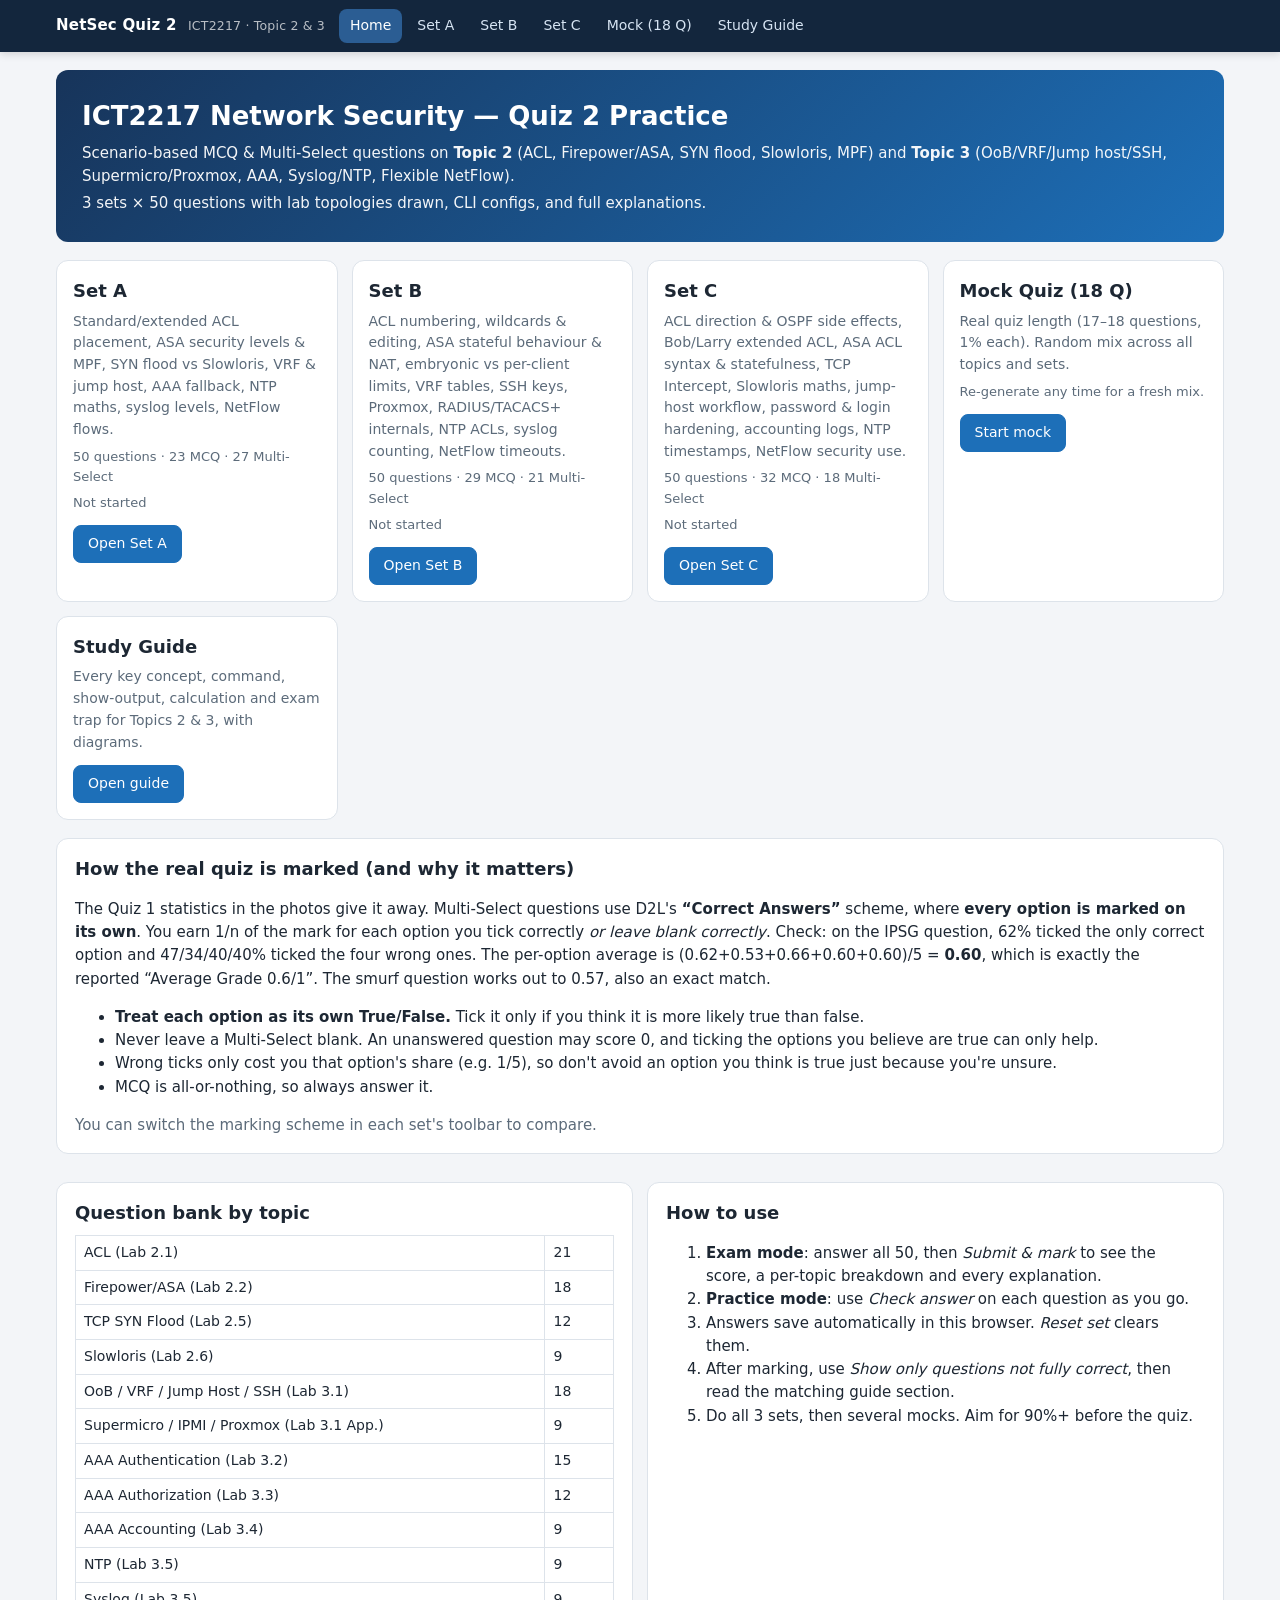
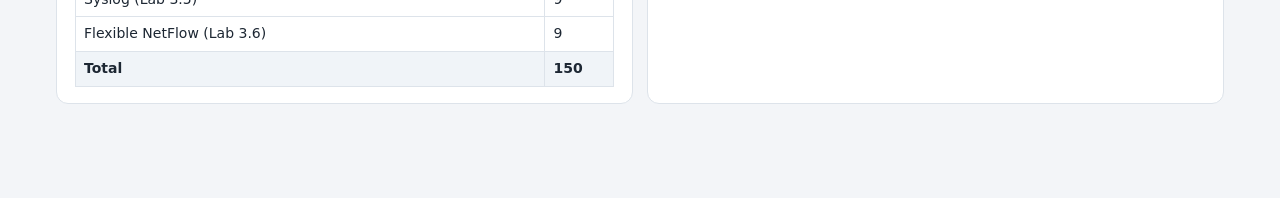
==== src/index.html @ be3aa0ef "Make index.html and guide.html self-contained so they render when opened on their own The pages load" ====
<!DOCTYPE html>
<html lang="en">
<head>
<meta charset="utf-8">
<meta name="viewport" content="width=device-width, initial-scale=1">
<title>NetSec Quiz 2 Practice — Topic 2 &amp; 3 (ICT2217)</title>
<link rel="stylesheet" href="../assets/app.css">
</head>
<body>
<header class="topbar"><div class="inner">
  <div class="brand">NetSec Quiz 2 <small>ICT2217 · Topic 2 &amp; 3</small></div>
  <nav class="nav">
    <a href="#home">Home</a>
    <a href="#A">Set A</a>
    <a href="#B">Set B</a>
    <a href="#C">Set C</a>
    <a href="#mock">Mock (18 Q)</a>
    <a href="guide.html">Study Guide</a>
  </nav>
</div></header>
<main class="wrap" id="view"><p>Loading…</p></main>
<div class="toast" id="toast"></div>
<noscript><p style="padding:20px">This practice quiz needs JavaScript enabled.</p></noscript>
<script src="../assets/diagram.js"></script>
<script src="../assets/setA.js"></script>
<script src="../assets/setB.js"></script>
<script src="../assets/setC.js"></script>
<script src="../assets/app.js"></script>
</body>
</html>
---- assets/app.css ----
:root {
  --bg: #f3f5f8; --card: #fff; --ink: #1d2733; --muted: #5c6b7a; --line: #dde3ea;
  --blue: #1d6fb8; --blue-soft: #e8f1fb; --purple: #6c3fb5; --purple-soft: #f1ebfb;
  --green: #1e8449; --green-soft: #e9f7ef; --red: #c0392b; --red-soft: #fdedec; --amber: #b9770e; --amber-soft: #fef5e7;
  --mono: ui-monospace, SFMono-Regular, Menlo, Consolas, "Liberation Mono", monospace;
  --radius: 12px;
}
* { box-sizing: border-box; }
html { scroll-behavior: smooth; }
body { margin: 0; font: 15px/1.55 system-ui, -apple-system, "Segoe UI", Roboto, Helvetica, Arial, sans-serif; color: var(--ink); background: var(--bg); }
a { color: var(--blue); }
code, kbd { font-family: var(--mono); font-size: .92em; background: #eef2f6; padding: 1px 5px; border-radius: 4px; }

/* ---------- top bar ---------- */
.topbar { position: sticky; top: 0; z-index: 50; background: #13263d; color: #fff; box-shadow: 0 2px 8px rgba(0,0,0,.15); }
.topbar .inner { max-width: 1200px; margin: 0 auto; display: flex; align-items: center; gap: 14px; padding: 9px 16px; flex-wrap: wrap; }
.brand { font-weight: 700; letter-spacing: .2px; white-space: nowrap; }
.brand small { font-weight: 400; opacity: .7; margin-left: 6px; }
.nav { display: flex; gap: 4px; flex-wrap: wrap; }
.nav a { color: #d6e4f3; text-decoration: none; padding: 6px 11px; border-radius: 8px; font-size: 14px; }
.nav a:hover { background: rgba(255,255,255,.08); }
.nav a.active { background: #2b5d93; color: #fff; }

.wrap { max-width: 1200px; margin: 0 auto; padding: 18px 16px 80px; }

/* ---------- home ---------- */
.hero { background: linear-gradient(135deg,#17345a,#1d6fb8); color: #fff; border-radius: var(--radius); padding: 26px 26px 22px; }
.hero h1 { margin: 0 0 6px; font-size: 26px; }
.hero p { margin: 4px 0; opacity: .95; }
.grid { display: grid; grid-template-columns: repeat(auto-fit, minmax(240px, 1fr)); gap: 14px; margin: 18px 0; }
.tile { background: var(--card); border: 1px solid var(--line); border-radius: var(--radius); padding: 16px; display: flex; flex-direction: column; gap: 6px; }
.tile h3 { margin: 0; font-size: 18px; }
.tile p { margin: 0; color: var(--muted); font-size: 14px; }
.tile .meta { font-size: 13px; color: var(--muted); }
.tile .btn { align-self: flex-start; margin-top: 6px; }
.panel { background: var(--card); border: 1px solid var(--line); border-radius: var(--radius); padding: 16px 18px; margin: 14px 0; }
.panel h2 { margin: 0 0 8px; font-size: 18px; }
table.simple { border-collapse: collapse; width: 100%; font-size: 14px; }
table.simple th, table.simple td { border: 1px solid var(--line); padding: 6px 8px; text-align: left; vertical-align: top; }
table.simple th { background: #f0f4f8; }

/* ---------- buttons & controls ---------- */
.btn { border: 1px solid var(--blue); background: var(--blue); color: #fff; padding: 7px 14px; border-radius: 8px; font-size: 14px; cursor: pointer; text-decoration: none; display: inline-block; }
.btn:hover { filter: brightness(1.08); }
.btn.ghost { background: #fff; color: var(--blue); }
.btn.warn { background: #fff; color: var(--red); border-color: var(--red); }
.btn.small { padding: 4px 10px; font-size: 13px; }
.btn.green { background: var(--green); border-color: var(--green); }
.controls { display: flex; flex-wrap: wrap; gap: 10px 16px; align-items: center; background: var(--card); border: 1px solid var(--line); border-radius: var(--radius); padding: 10px 14px; margin-bottom: 14px; font-size: 14px; }
.controls label { display: inline-flex; align-items: center; gap: 6px; color: var(--muted); }
.controls select { font: inherit; padding: 3px 6px; border-radius: 6px; border: 1px solid var(--line); }
.controls .spacer { flex: 1; }
.stat { font-weight: 600; color: var(--ink); }

/* ---------- layout with navigator ---------- */
.layout { display: grid; grid-template-columns: 1fr 230px; gap: 16px; align-items: start; }
.layout > *, .guide > * { min-width: 0; }
@media (max-width: 900px) {
  .layout { grid-template-columns: 1fr; }
  .navigator { position: static !important; order: -1; padding: 10px; }
  .navgrid { grid-template-columns: repeat(10, 1fr); gap: 4px; }
  .navgrid a { font-size: 11px; padding: 4px 0; }
  .q-body { padding: 12px 10px 4px; }
  .doc { padding: 6px 14px 24px; }
  .doc table { display: block; overflow-x: auto; }
  .doc code { white-space: normal; word-break: break-word; }
}
.navigator { position: sticky; top: 64px; background: var(--card); border: 1px solid var(--line); border-radius: var(--radius); padding: 12px; }
.navigator h4 { margin: 0 0 8px; font-size: 14px; }
.navgrid { display: grid; grid-template-columns: repeat(5, 1fr); gap: 5px; }
.navgrid a { display: block; text-align: center; font-size: 12px; padding: 5px 0; border-radius: 6px; border: 1px solid var(--line); text-decoration: none; color: var(--ink); background: #fafbfc; }
.navgrid a.ans { background: var(--blue-soft); border-color: #a9c8ea; }
.navgrid a.ok { background: var(--green-soft); border-color: #8fd1a6; color: var(--green); font-weight: 700; }
.navgrid a.part { background: var(--amber-soft); border-color: #f0c27b; color: var(--amber); font-weight: 700; }
.navgrid a.bad { background: var(--red-soft); border-color: #e6a19a; color: var(--red); font-weight: 700; }
.legend { font-size: 11.5px; color: var(--muted); margin-top: 8px; line-height: 1.7; }
.legend span { display: inline-block; width: 10px; height: 10px; border-radius: 3px; margin-right: 4px; vertical-align: -1px; }

/* ---------- question card ---------- */
.q { background: var(--card); border: 1px solid var(--line); border-radius: var(--radius); margin-bottom: 16px; overflow: hidden; scroll-margin-top: 70px; }
.q-head { display: flex; gap: 8px; align-items: center; padding: 9px 14px; background: #eef2f6; border-bottom: 1px solid var(--line); font-size: 14px; flex-wrap: wrap; }
.q-head .num { font-weight: 700; }
.chip { font-size: 11.5px; padding: 2px 8px; border-radius: 99px; font-weight: 600; letter-spacing: .2px; }
.chip.mcq { background: var(--blue-soft); color: var(--blue); }
.chip.multi { background: var(--purple-soft); color: var(--purple); }
.chip.topic { background: #eef0f2; color: #4d5b69; font-weight: 500; }
.q-head .score { margin-left: auto; font-weight: 700; }
.q-body { padding: 14px 16px 6px; }
.q-body p { margin: 0 0 10px; }
.diagram { margin: 4px 0 12px; text-align: center; background: #fbfcfd; border: 1px solid #edf1f5; border-radius: 10px; padding: 8px; overflow-x: auto; }
.select-all { font-weight: 700; margin: 8px 0 4px; }
.opts { list-style: none; padding: 0; margin: 8px 0 12px; }
.opts li { margin: 6px 0; }
.opts label { display: flex; gap: 10px; align-items: flex-start; padding: 8px 10px; border: 1px solid var(--line); border-radius: 9px; cursor: pointer; background: #fff; transition: background .1s; }
.opts label:hover { background: #f7f9fb; }
.opts input { margin-top: 3px; flex: none; }
.opts .letter { font-weight: 700; color: var(--muted); min-width: 16px; }
.opts label.sel { border-color: #8eb6e0; background: var(--blue-soft); }
.opts label.correct { border-color: #6fc28e; background: var(--green-soft); }
.opts label.wrong { border-color: #e39a91; background: var(--red-soft); }
.opts label.missed { border-color: #6fc28e; border-style: dashed; }
.opts .mark { margin-left: auto; font-weight: 700; padding-left: 8px; white-space: nowrap; font-size: 13px; }
.q-foot { display: flex; gap: 8px; align-items: center; padding: 0 16px 12px; }
.explain { margin: 0 16px 14px; padding: 12px 14px; background: #f6f9fc; border-left: 4px solid var(--blue); border-radius: 8px; font-size: 14.5px; }
.explain.hidden { display: none; }
.explain b.key { color: var(--green); }
.explain ul { margin: 6px 0; padding-left: 20px; }

pre.cli { font-family: var(--mono); font-size: 13px; line-height: 1.45; background: #0f1b2a; color: #d5e2f0; padding: 10px 12px; border-radius: 8px; overflow-x: auto; margin: 6px 0 12px; white-space: pre; }
pre.cli b { color: #ffffff; font-weight: 700; }
pre.cli .pr { color: #8fb6dc; }
pre.cli .cm { color: #7f8c8d; font-style: italic; }
pre.cli.out { background: #1b2430; color: #d0d7de; }

/* ---------- results ---------- */
.results { background: var(--card); border: 2px solid var(--green); border-radius: var(--radius); padding: 16px 18px; margin-bottom: 16px; }
.results h2 { margin: 0 0 6px; }
.big { font-size: 30px; font-weight: 800; }
.bar { height: 10px; background: #e6ebf0; border-radius: 99px; overflow: hidden; }
.bar > div { height: 100%; background: var(--green); }
.topic-table td:nth-child(2), .topic-table td:nth-child(3) { text-align: right; white-space: nowrap; }

/* ---------- diagram text classes ---------- */
.netdiag text { font-family: system-ui, -apple-system, "Segoe UI", Roboto, Arial, sans-serif; }
.nd-name { font-size: 12.5px; font-weight: 700; fill: #1d2733; }
.nd-sub { font-size: 11px; fill: #34495e; }
.nd-if { font-size: 10.5px; fill: #444; font-weight: 600; }
.nd-net { font-size: 10.5px; fill: #1f618d; }
.nd-zone { font-size: 11.5px; font-weight: 700; }
.nd-tag { font-size: 10.5px; fill: #fff; font-weight: 700; }
.nd-inner { font-size: 12px; font-weight: 700; fill: #3b5f86; }
.nd-flow { font-size: 10.5px; font-weight: 700; }
.nd-title { font-size: 13px; font-weight: 700; fill: #1d2733; }
.sq-actor { font-size: 12px; font-weight: 700; fill: #fff; }
.sq-msg { font-size: 11px; font-weight: 600; }
.sq-note { font-size: 11px; }

.toast { position: fixed; bottom: 18px; left: 50%; transform: translateX(-50%); background: #13263d; color: #fff; padding: 9px 16px; border-radius: 8px; font-size: 14px; opacity: 0; transition: opacity .2s; pointer-events: none; z-index: 99; }
.toast.show { opacity: .95; }
.muted { color: var(--muted); }
.hidden { display: none !important; }

/* ---------- guide ---------- */
.guide { display: grid; grid-template-columns: 250px 1fr; gap: 20px; align-items: start; }
@media (max-width: 900px) { .guide { grid-template-columns: 1fr; } .toc { position: static !important; max-height: none !important; } }
.toc { position: sticky; top: 64px; max-height: calc(100vh - 80px); overflow: auto; background: var(--card); border: 1px solid var(--line); border-radius: var(--radius); padding: 12px 14px; font-size: 14px; }
.toc a { display: block; text-decoration: none; padding: 3px 0; color: var(--ink); }
.toc a.l2 { padding-left: 12px; color: var(--muted); font-size: 13px; }
.toc a:hover { color: var(--blue); }
.doc { background: var(--card); border: 1px solid var(--line); border-radius: var(--radius); padding: 8px 26px 30px; min-width: 0; }
.doc h2 { margin: 30px 0 8px; padding-top: 10px; border-top: 2px solid #e8edf2; font-size: 22px; scroll-margin-top: 70px; }
.doc h2:first-child { border-top: none; }
.doc h3 { margin: 22px 0 6px; font-size: 17px; color: #17345a; scroll-margin-top: 70px; }
.doc h4 { margin: 14px 0 4px; font-size: 15px; }
.doc p, .doc li { font-size: 15px; }
.doc ul, .doc ol { padding-left: 22px; }
.doc table { border-collapse: collapse; width: 100%; font-size: 14px; margin: 8px 0 14px; }
.doc th, .doc td { border: 1px solid var(--line); padding: 6px 9px; text-align: left; vertical-align: top; }
.doc th { background: #f0f4f8; }
.callout { border-radius: 10px; padding: 10px 14px; margin: 10px 0 14px; font-size: 14.5px; }
.callout.trap { background: var(--red-soft); border-left: 4px solid var(--red); }
.callout.tip { background: var(--green-soft); border-left: 4px solid var(--green); }
.callout.key { background: var(--blue-soft); border-left: 4px solid var(--blue); }
.callout.ex { background: var(--amber-soft); border-left: 4px solid var(--amber); }
.callout > b:first-child { display: block; margin-bottom: 3px; }
figure.dg { margin: 10px 0 16px; text-align: center; background: #fbfcfd; border: 1px solid #edf1f5; border-radius: 10px; padding: 10px; overflow-x: auto; }
figure.dg figcaption { font-size: 13px; color: var(--muted); margin-top: 4px; }
.two { display: grid; grid-template-columns: 1fr 1fr; gap: 14px; }
@media (max-width: 760px) { .two { grid-template-columns: 1fr; } }
@media print { .topbar, .toc, .controls, .navigator { display: none !important; } .guide, .layout { display: block; } body { background: #fff; } }
@media (max-width: 600px) { .topbar { position: static; } .navigator, .toc { top: 8px; } }
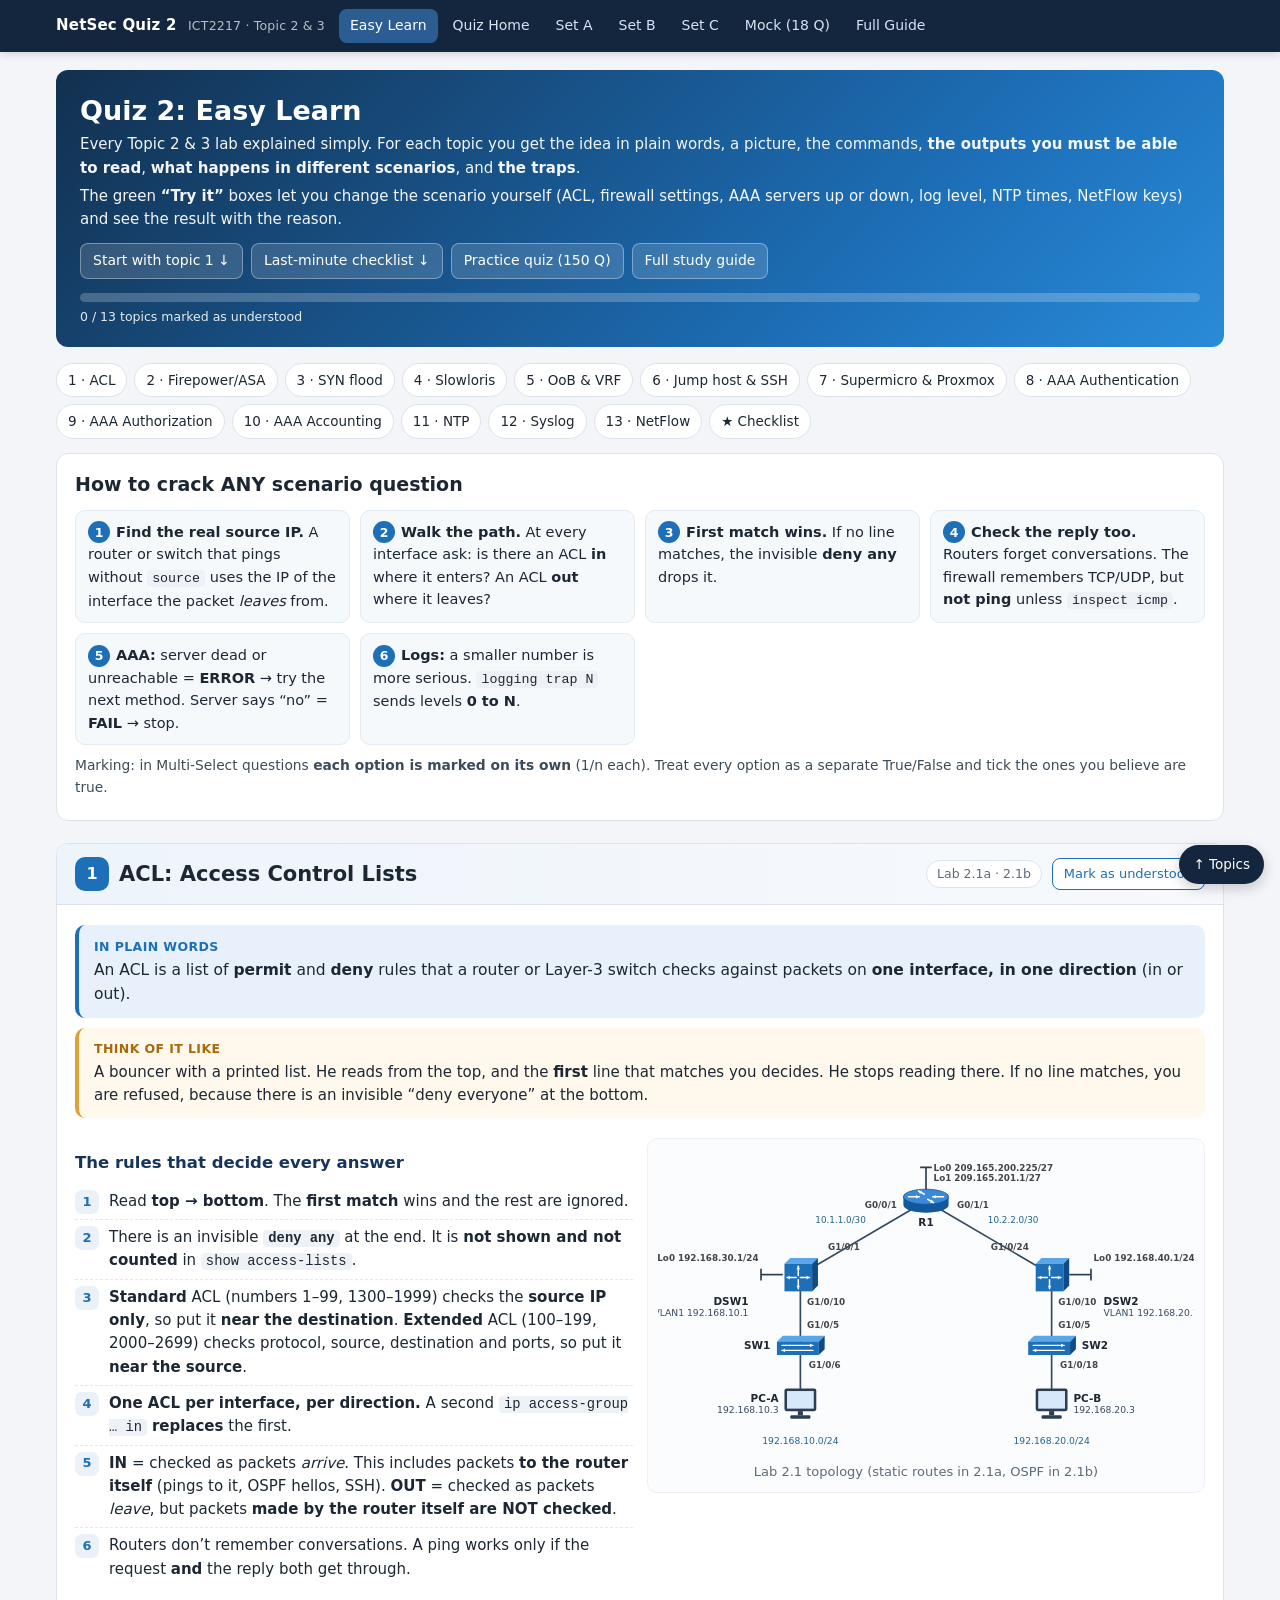
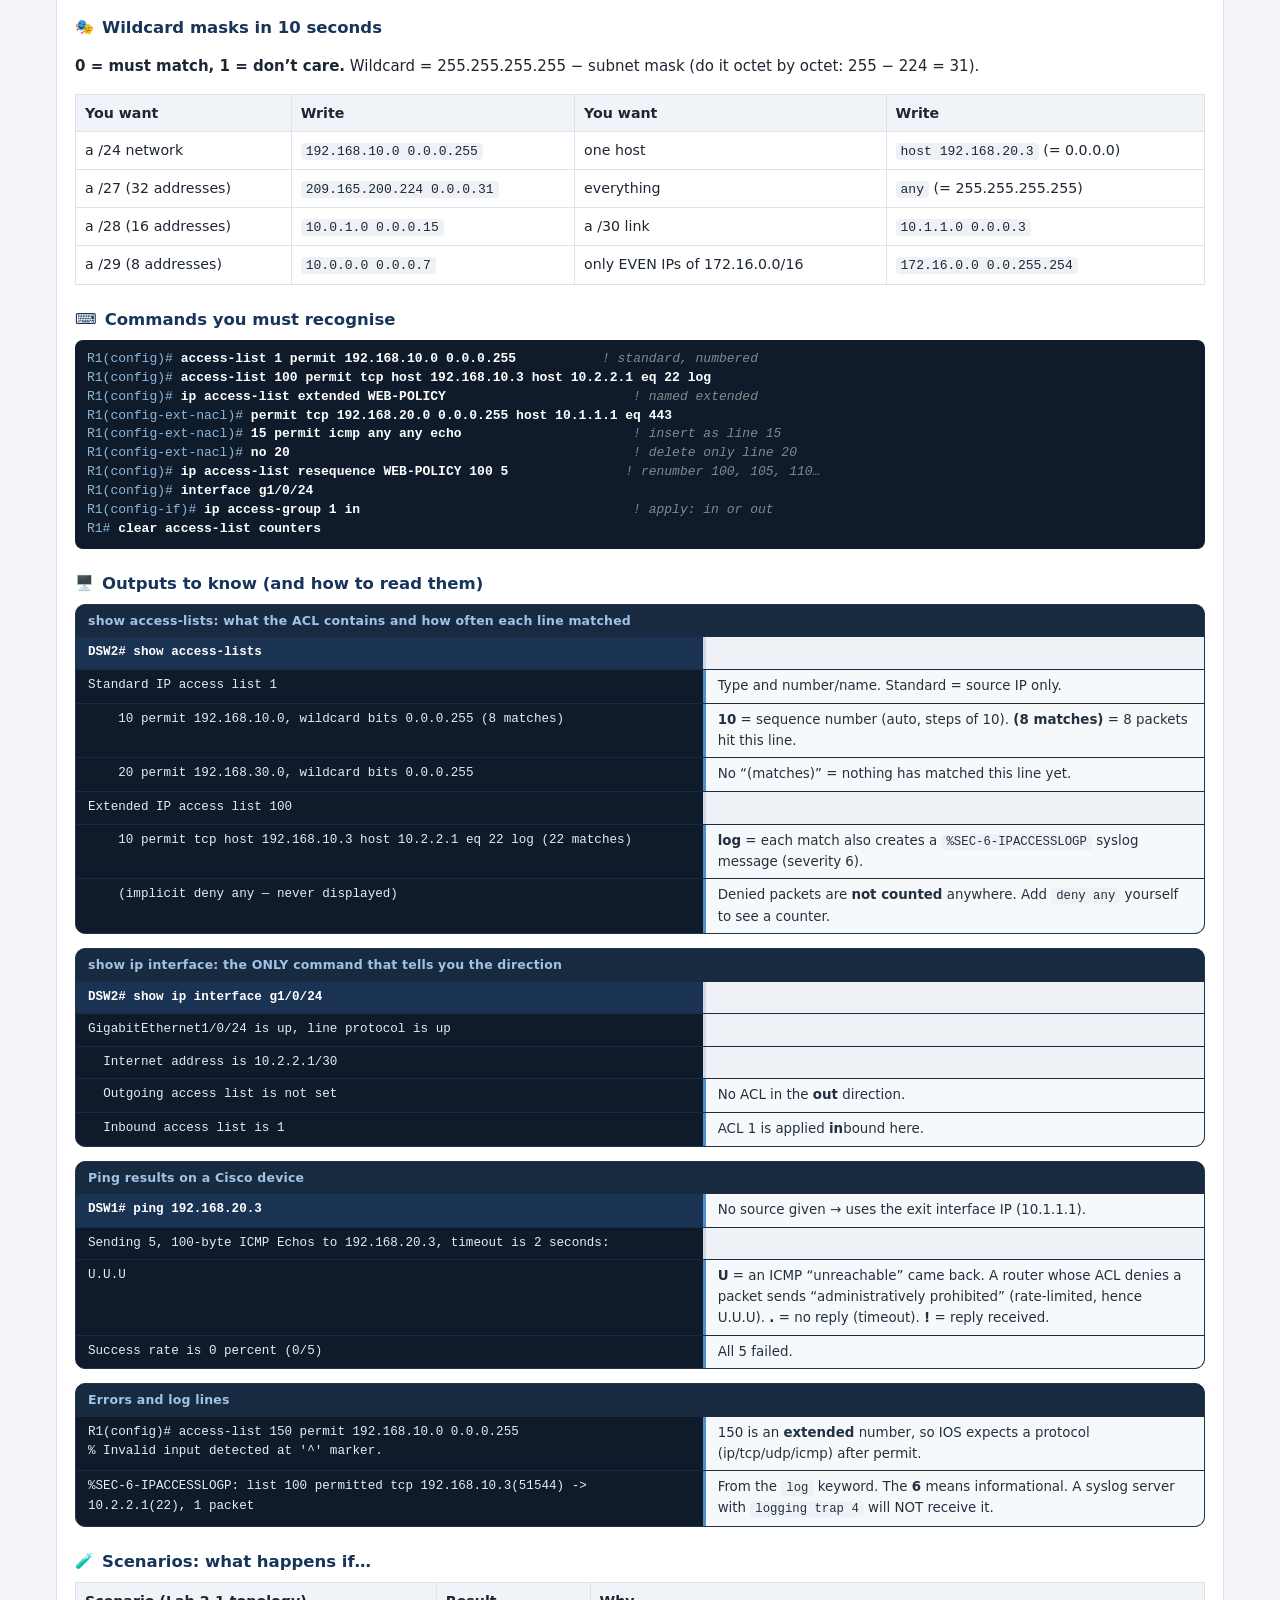
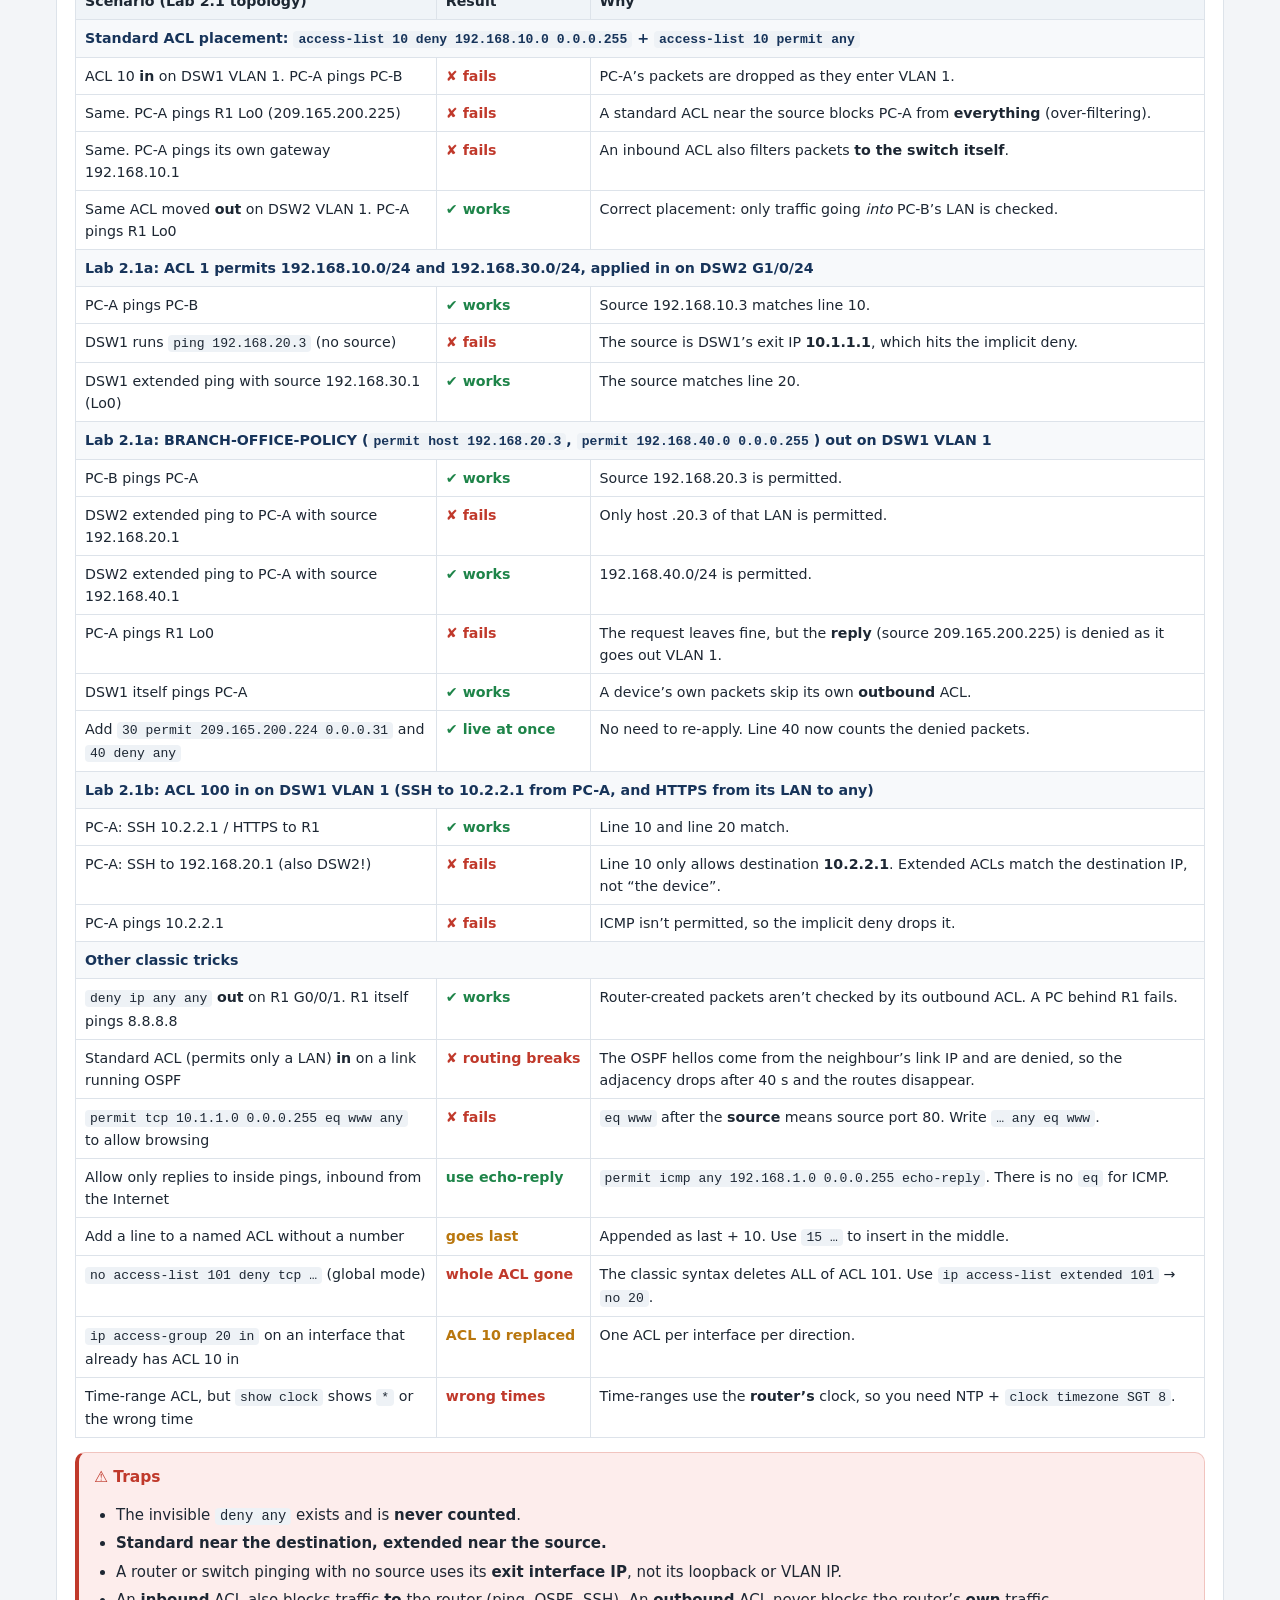
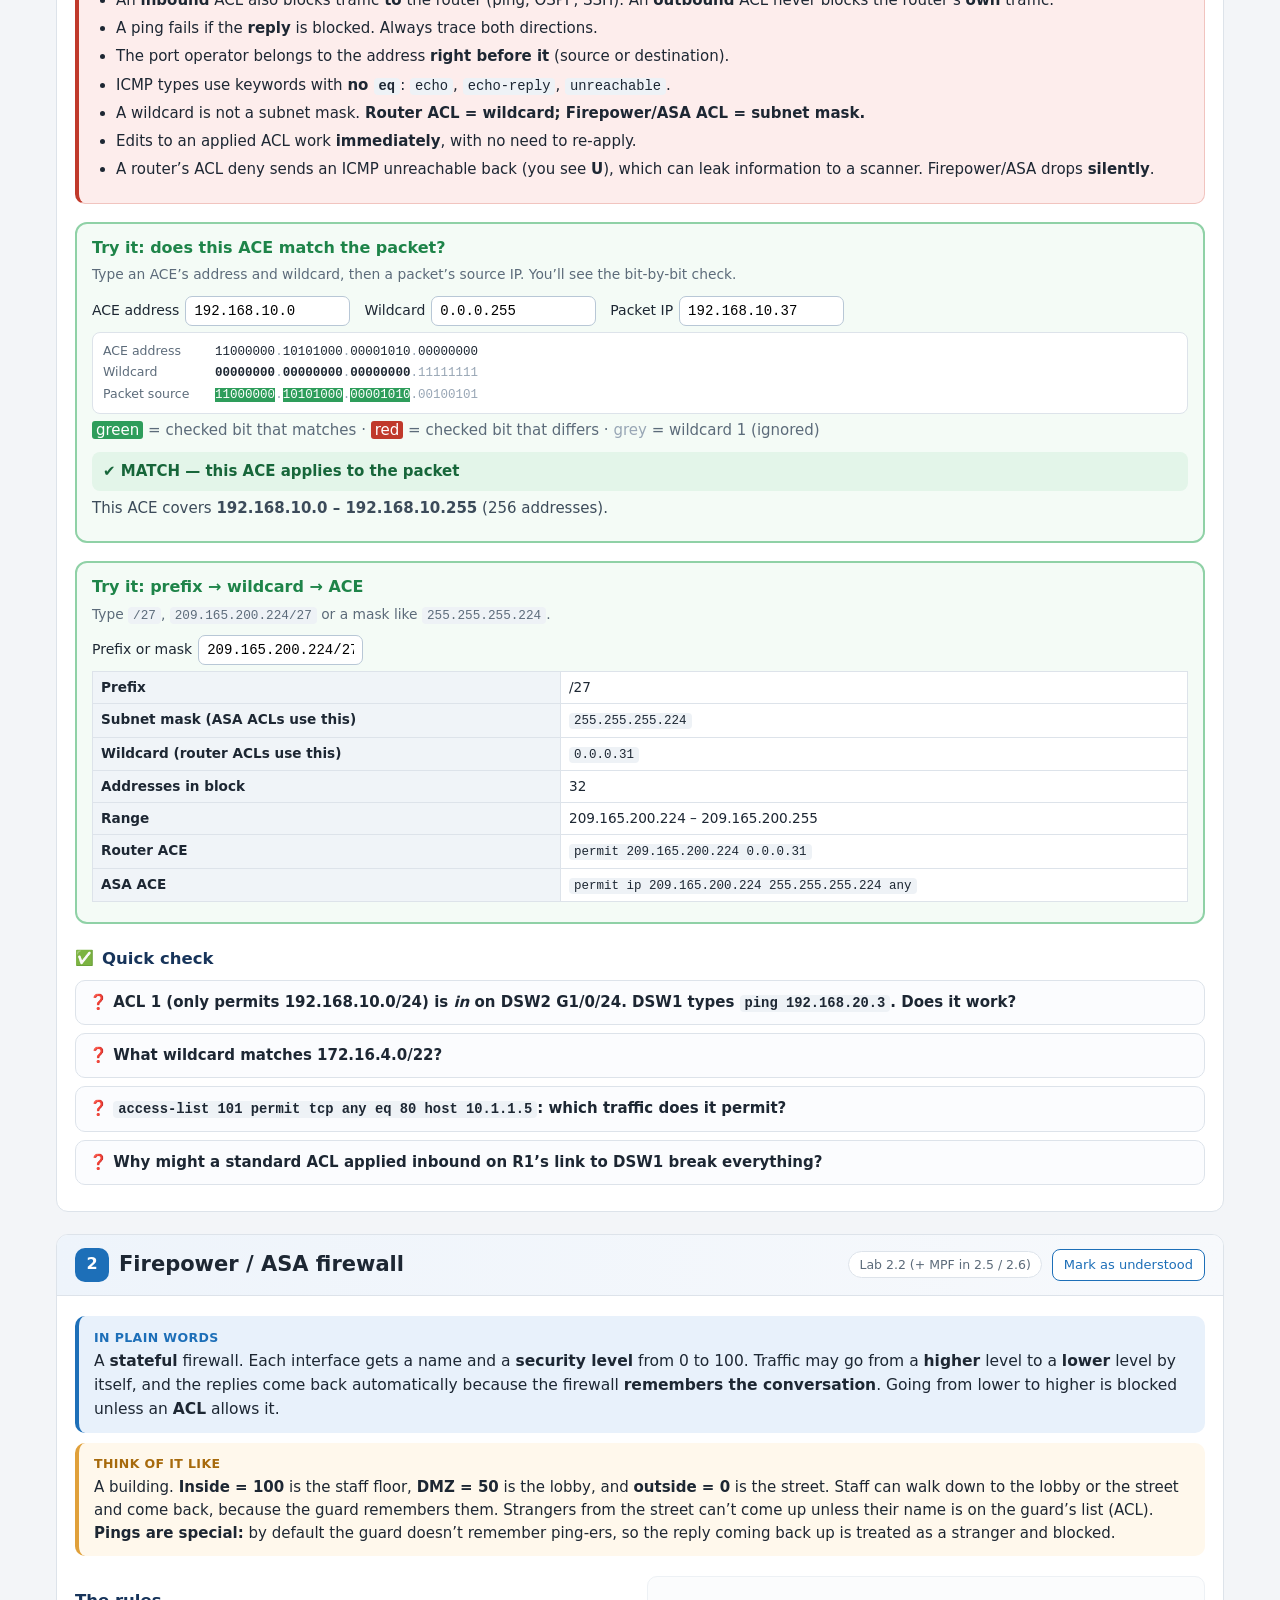
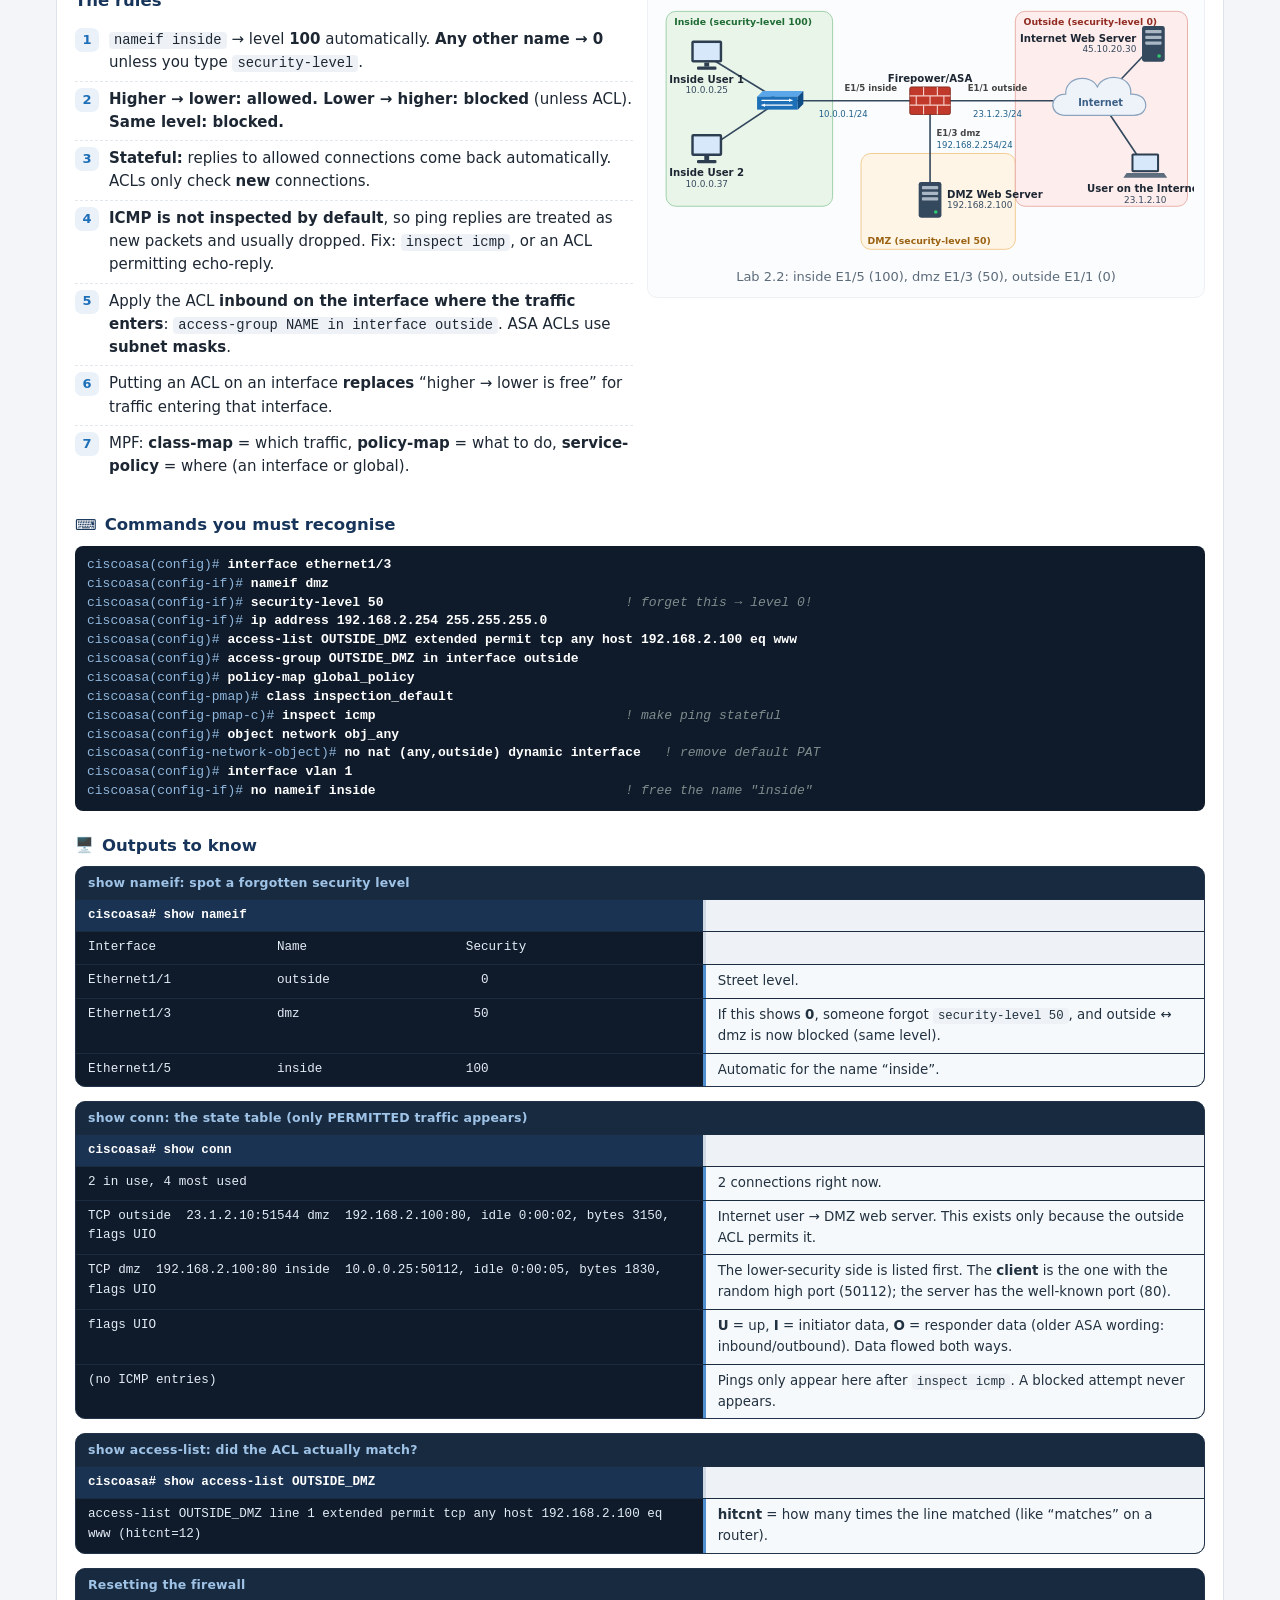
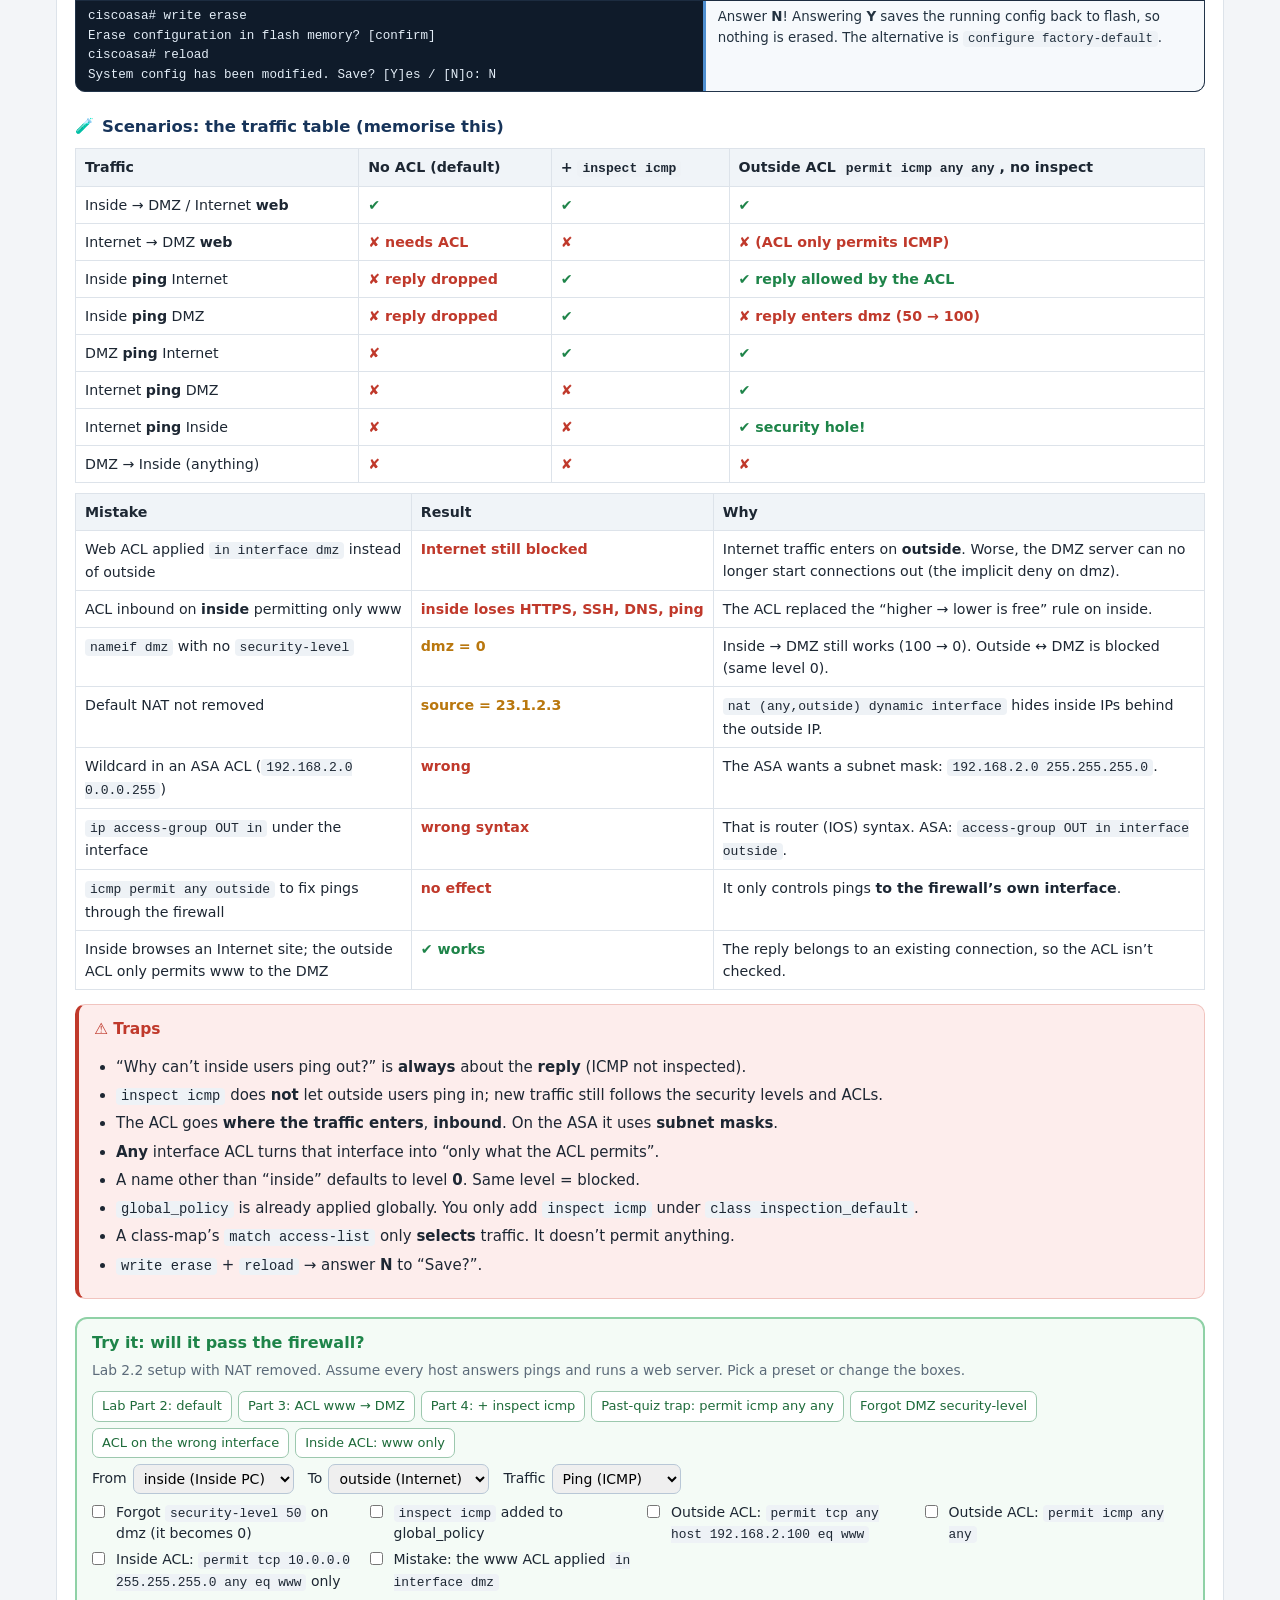
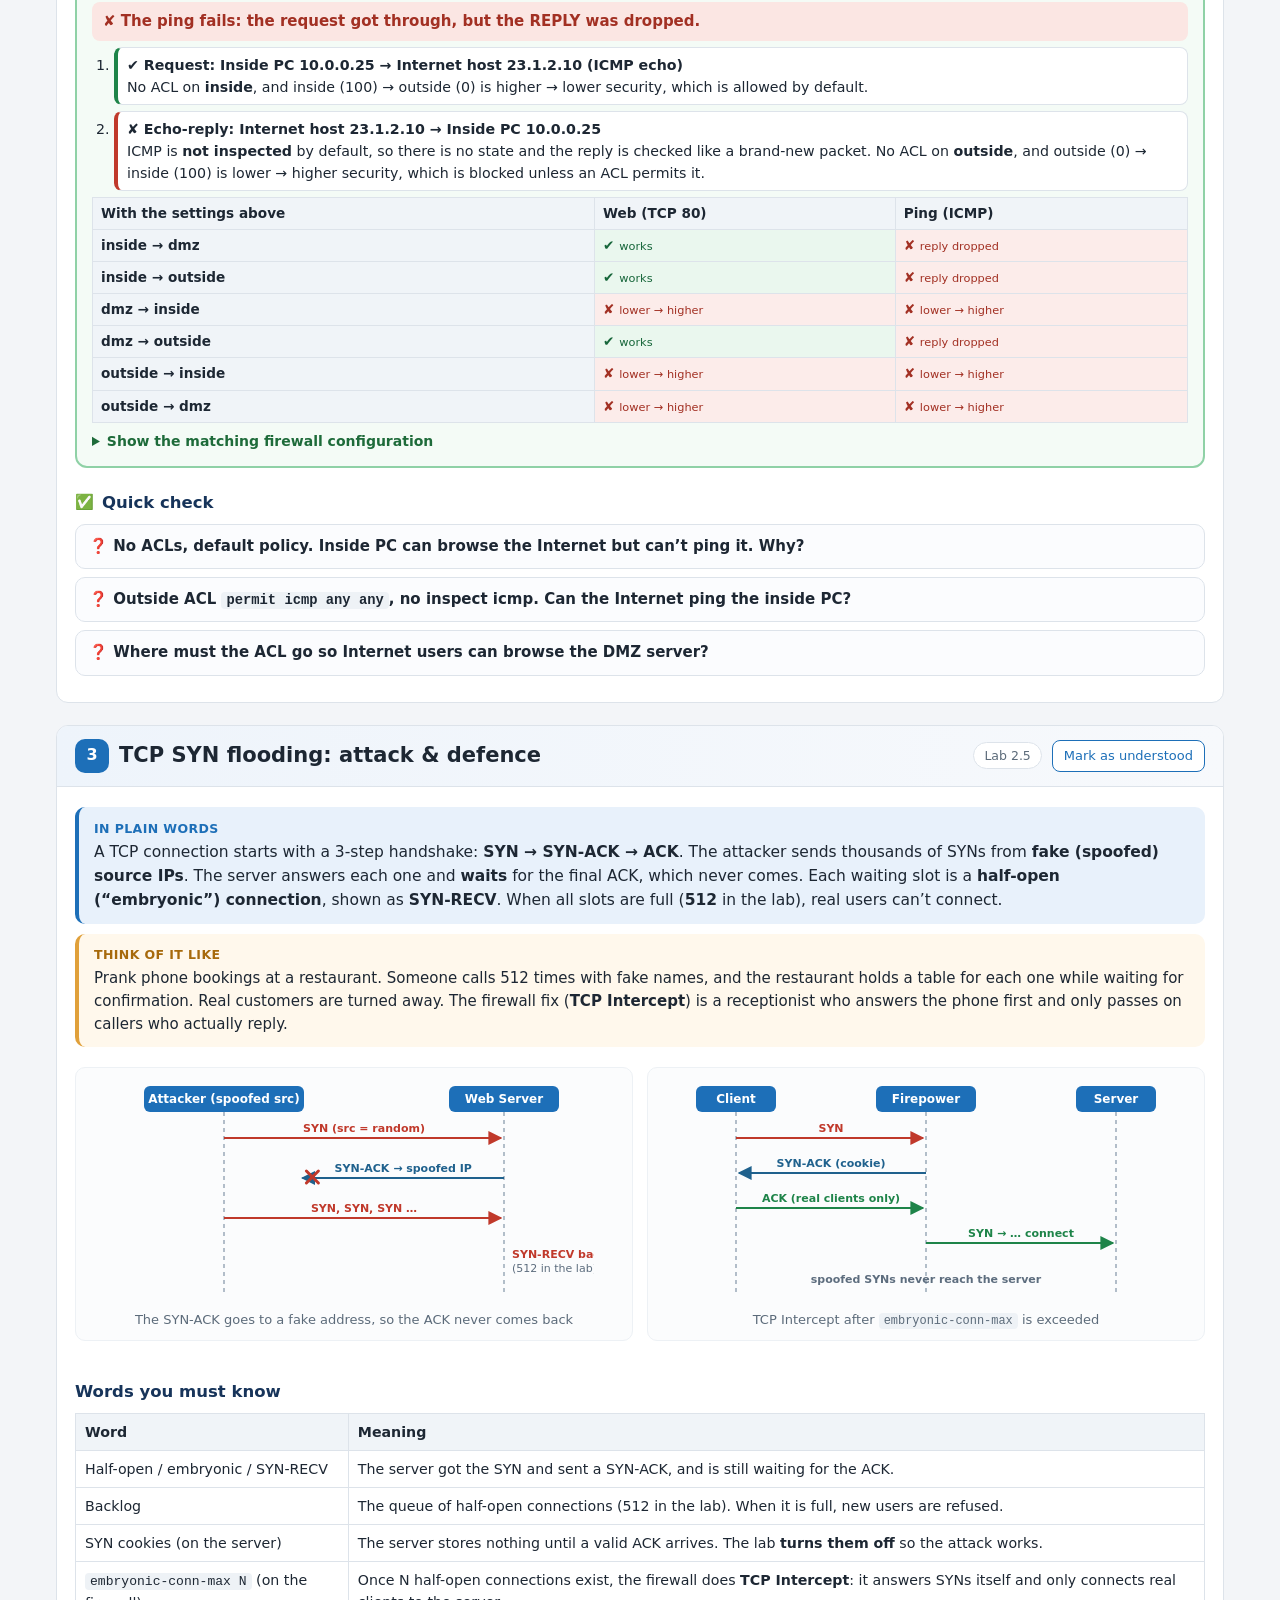
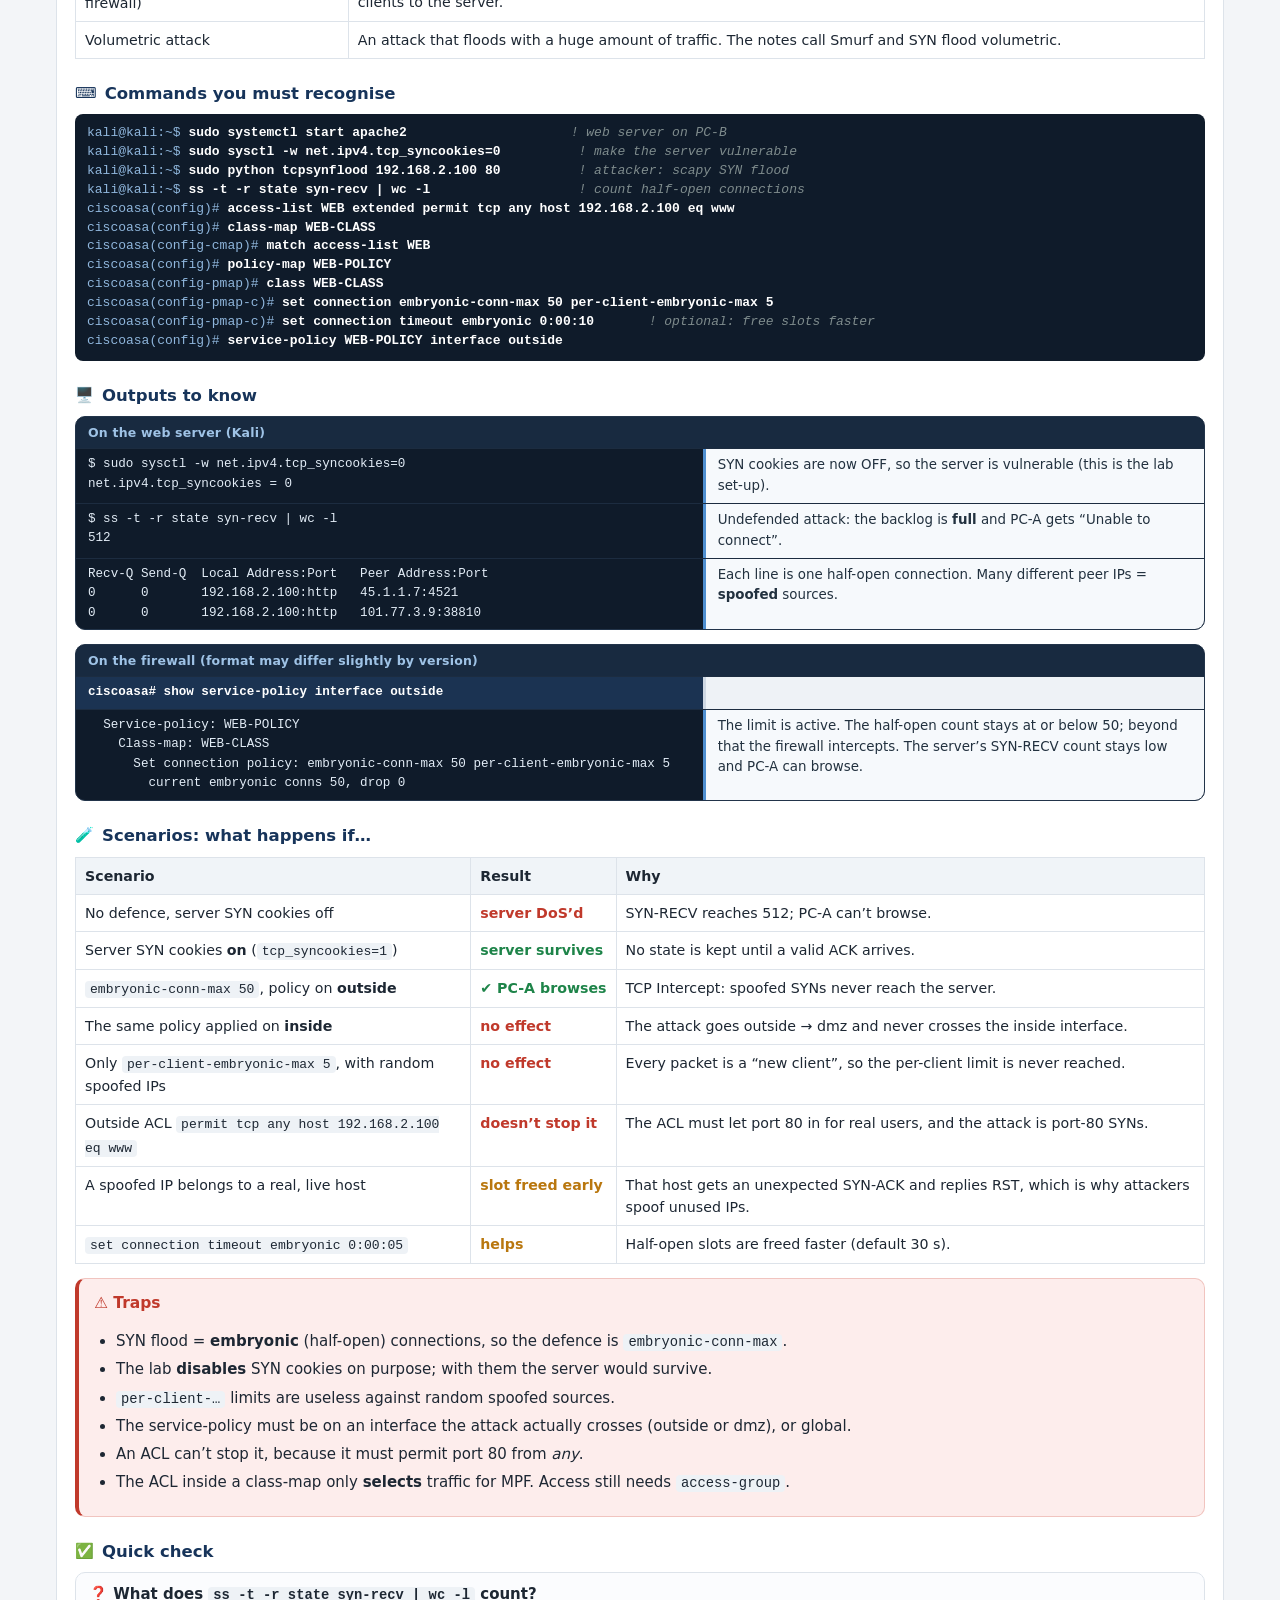
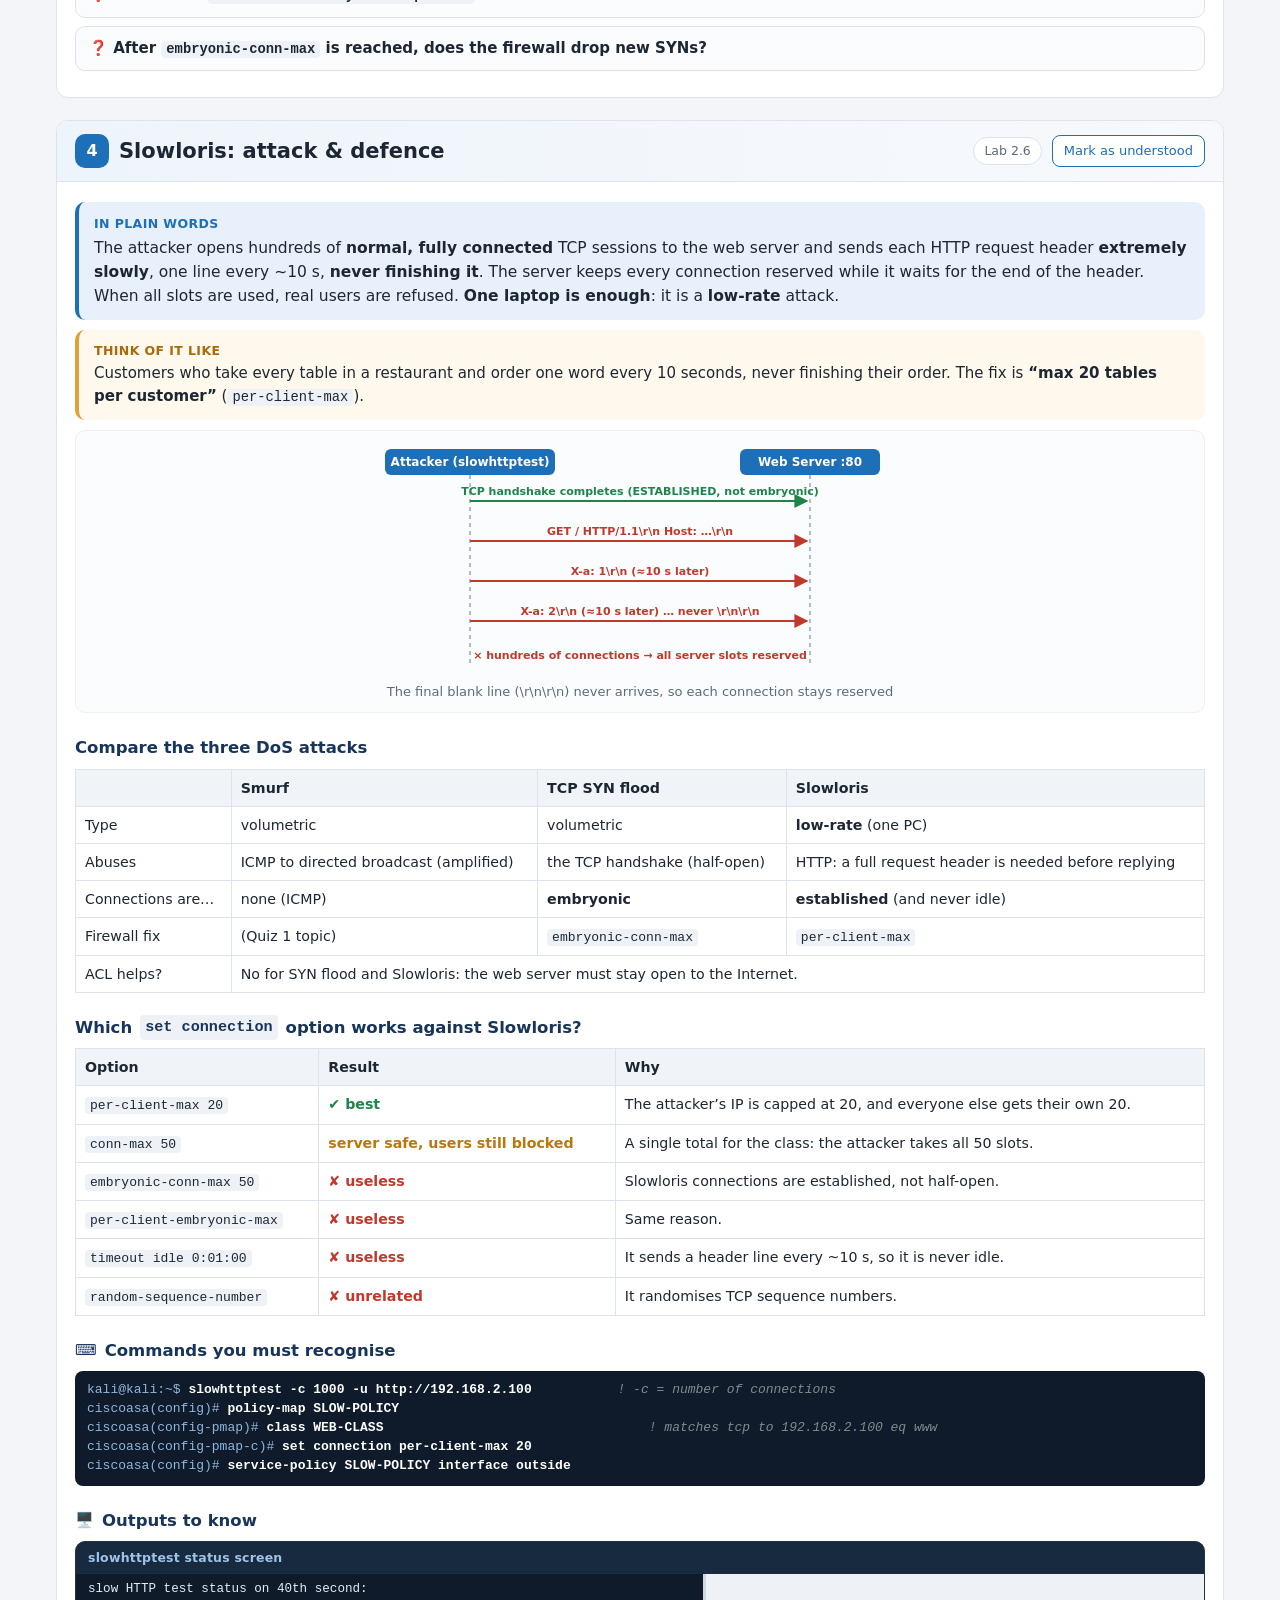
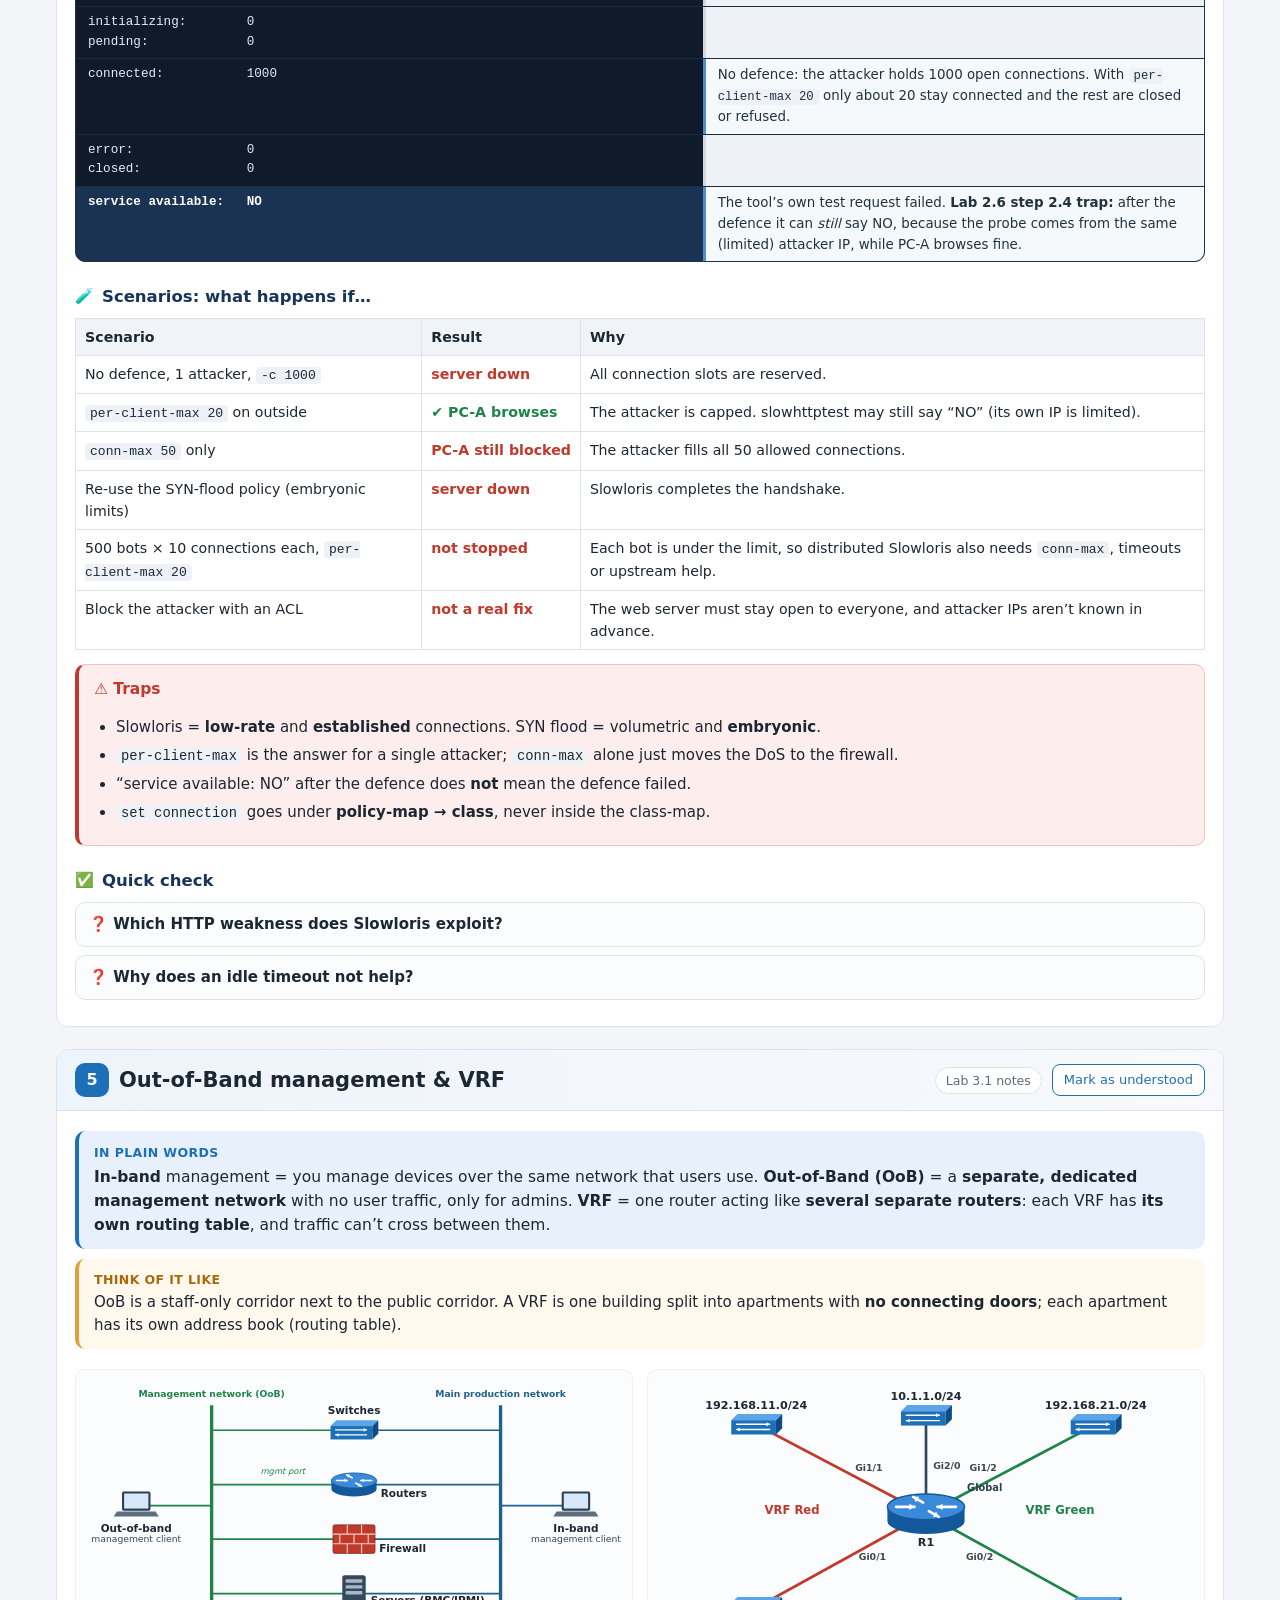
==== commit 935a59d0: "Add Easy Learn page (index.html) with scenarios, traps, annotated outputs and simulators - New index" ====
--- a/src/index.html
+++ b/src/index.html
@@ -3,28 +3,1290 @@
 <head>
 <meta charset="utf-8">
 <meta name="viewport" content="width=device-width, initial-scale=1">
-<title>NetSec Quiz 2 Practice — Topic 2 &amp; 3 (ICT2217)</title>
+<title>Quiz 2 Easy Learn</title>
 <link rel="stylesheet" href="../assets/app.css">
+<link rel="stylesheet" href="../assets/learn.css">
 </head>
 <body>
 <header class="topbar"><div class="inner">
   <div class="brand">NetSec Quiz 2 <small>ICT2217 · Topic 2 &amp; 3</small></div>
   <nav class="nav">
-    <a href="#home">Home</a>
-    <a href="#A">Set A</a>
-    <a href="#B">Set B</a>
-    <a href="#C">Set C</a>
-    <a href="#mock">Mock (18 Q)</a>
-    <a href="guide.html">Study Guide</a>
+    <a href="index.html" class="active">Easy Learn</a>
+    <a href="quiz.html#home">Quiz Home</a>
+    <a href="quiz.html#A">Set A</a>
+    <a href="quiz.html#B">Set B</a>
+    <a href="quiz.html#C">Set C</a>
+    <a href="quiz.html#mock">Mock (18 Q)</a>
+    <a href="guide.html">Full Guide</a>
   </nav>
 </div></header>
-<main class="wrap" id="view"><p>Loading…</p></main>
-<div class="toast" id="toast"></div>
-<noscript><p style="padding:20px">This practice quiz needs JavaScript enabled.</p></noscript>
+
+<main class="wrap" id="top">
+
+<div class="hero2">
+  <h1>Quiz 2: Easy Learn</h1>
+  <p>Every Topic 2 &amp; 3 lab explained simply. For each topic you get the idea in plain words, a picture, the commands, <b>the outputs you must be able to read</b>, <b>what happens in different scenarios</b>, and <b>the traps</b>.</p>
+  <p>The green <b>“Try it”</b> boxes let you change the scenario yourself (ACL, firewall settings, AAA servers up or down, log level, NTP times, NetFlow keys) and see the result with the reason.</p>
+  <div class="links"><a href="#t-acl">Start with topic 1 ↓</a><a href="#t-check">Last-minute checklist ↓</a><a href="quiz.html#A">Practice quiz (150 Q)</a><a href="guide.html">Full study guide</a></div>
+  <div class="progress"><div class="track"><div id="progress-bar"></div></div><small id="progress-txt"></small></div>
+</div>
+
+<nav class="chips" id="topics" aria-label="Topics">
+  <a href="#t-acl">1 · ACL</a><a href="#t-asa">2 · Firepower/ASA</a><a href="#t-syn">3 · SYN flood</a><a href="#t-slow">4 · Slowloris</a>
+  <a href="#t-oob">5 · OoB &amp; VRF</a><a href="#t-ssh">6 · Jump host &amp; SSH</a><a href="#t-srv">7 · Supermicro &amp; Proxmox</a>
+  <a href="#t-authn">8 · AAA Authentication</a><a href="#t-authz">9 · AAA Authorization</a><a href="#t-acct">10 · AAA Accounting</a>
+  <a href="#t-ntp">11 · NTP</a><a href="#t-syslog">12 · Syslog</a><a href="#t-nf">13 · NetFlow</a><a href="#t-check">★ Checklist</a>
+</nav>
+
+<div class="card">
+  <h2>How to crack ANY scenario question</h2>
+  <div class="four">
+    <div><b class="n">1</b><b>Find the real source IP.</b> A router or switch that pings without <code>source</code> uses the IP of the interface the packet <i>leaves</i> from.</div>
+    <div><b class="n">2</b><b>Walk the path.</b> At every interface ask: is there an ACL <b>in</b> where it enters? An ACL <b>out</b> where it leaves?</div>
+    <div><b class="n">3</b><b>First match wins.</b> If no line matches, the invisible <b>deny any</b> drops it.</div>
+    <div><b class="n">4</b><b>Check the reply too.</b> Routers forget conversations. The firewall remembers TCP/UDP, but <b>not ping</b> unless <code>inspect icmp</code>.</div>
+    <div><b class="n">5</b><b>AAA:</b> server dead or unreachable = <b>ERROR</b> → try the next method. Server says “no” = <b>FAIL</b> → stop.</div>
+    <div><b class="n">6</b><b>Logs:</b> a smaller number is more serious. <code>logging trap N</code> sends levels <b>0 to N</b>.</div>
+  </div>
+  <p class="note" style="margin-top:10px">Marking: in Multi-Select questions <b>each option is marked on its own</b> (1/n each). Treat every option as a separate True/False and tick the ones you believe are true.</p>
+</div>
+
+<!-- =====================================================================
+     1. ACL
+     ===================================================================== -->
+<section class="topic" id="t-acl" data-topic="acl">
+<div class="t-head"><span class="num">1</span><h2>ACL: Access Control Lists</h2><span class="lab">Lab 2.1a · 2.1b</span><button class="done-btn">Mark as understood</button></div>
+<div class="t-body">
+<div class="plain"><b class="k">In plain words</b>An ACL is a list of <b>permit</b> and <b>deny</b> rules that a router or Layer-3 switch checks against packets on <b>one interface, in one direction</b> (in or out).</div>
+<div class="analogy"><b class="k">Think of it like</b>A bouncer with a printed list. He reads from the top, and the <b>first</b> line that matches you decides. He stops reading there. If no line matches, you are refused, because there is an invisible “deny everyone” at the bottom.</div>
+
+<div class="grid2">
+<div>
+<h3>The rules that decide every answer</h3>
+<ol class="rules">
+<li>Read <b>top → bottom</b>. The <b>first match</b> wins and the rest are ignored.</li>
+<li>There is an invisible <b><code>deny any</code></b> at the end. It is <b>not shown and not counted</b> in <code>show access-lists</code>.</li>
+<li><b>Standard</b> ACL (numbers 1–99, 1300–1999) checks the <b>source IP only</b>, so put it <b>near the destination</b>. <b>Extended</b> ACL (100–199, 2000–2699) checks protocol, source, destination and ports, so put it <b>near the source</b>.</li>
+<li><b>One ACL per interface, per direction.</b> A second <code>ip access-group … in</code> <b>replaces</b> the first.</li>
+<li><b>IN</b> = checked as packets <i>arrive</i>. This includes packets <b>to the router itself</b> (pings to it, OSPF hellos, SSH). <b>OUT</b> = checked as packets <i>leave</i>, but packets <b>made by the router itself are NOT checked</b>.</li>
+<li>Routers don’t remember conversations. A ping works only if the request <b>and</b> the reply both get through.</li>
+</ol>
+</div>
+<figure class="dg" data-dg="aclLab" data-opts='{"lo1":true}'><figcaption>Lab 2.1 topology (static routes in 2.1a, OSPF in 2.1b)</figcaption></figure>
+</div>
+
+<h3><span class="ico">🎭</span> Wildcard masks in 10 seconds</h3>
+<p><b>0 = must match, 1 = don’t care.</b> Wildcard = 255.255.255.255 − subnet mask (do it octet by octet: 255 − 224 = 31).</p>
+<table class="t"><tr><th>You want</th><th>Write</th><th>You want</th><th>Write</th></tr>
+<tr><td>a /24 network</td><td><code>192.168.10.0 0.0.0.255</code></td><td>one host</td><td><code>host 192.168.20.3</code> (= 0.0.0.0)</td></tr>
+<tr><td>a /27 (32 addresses)</td><td><code>209.165.200.224 0.0.0.31</code></td><td>everything</td><td><code>any</code> (= 255.255.255.255)</td></tr>
+<tr><td>a /28 (16 addresses)</td><td><code>10.0.1.0 0.0.0.15</code></td><td>a /30 link</td><td><code>10.1.1.0 0.0.0.3</code></td></tr>
+<tr><td>a /29 (8 addresses)</td><td><code>10.0.0.0 0.0.0.7</code></td><td>only EVEN IPs of 172.16.0.0/16</td><td><code>172.16.0.0 0.0.255.254</code></td></tr></table>
+
+<h3><span class="ico">⌨️</span> Commands you must recognise</h3>
+<pre class="cli" data-cli>R1(config)# access-list 1 permit 192.168.10.0 0.0.0.255           ! standard, numbered
+R1(config)# access-list 100 permit tcp host 192.168.10.3 host 10.2.2.1 eq 22 log
+R1(config)# ip access-list extended WEB-POLICY                        ! named extended
+R1(config-ext-nacl)# permit tcp 192.168.20.0 0.0.0.255 host 10.1.1.1 eq 443
+R1(config-ext-nacl)# 15 permit icmp any any echo                      ! insert as line 15
+R1(config-ext-nacl)# no 20                                            ! delete only line 20
+R1(config)# ip access-list resequence WEB-POLICY 100 5               ! renumber 100, 105, 110…
+R1(config)# interface g1/0/24
+R1(config-if)# ip access-group 1 in                                   ! apply: in or out
+R1# clear access-list counters</pre>
+
+<h3><span class="ico">🖥️</span> Outputs to know (and how to read them)</h3>
+<div class="ann"><div class="cap">show access-lists: what the ACL contains and how often each line matched</div>
+<div class="row hl"><code>DSW2# show access-lists</code><span></span></div>
+<div class="row"><code>Standard IP access list 1</code><span>Type and number/name. Standard = source IP only.</span></div>
+<div class="row"><code>    10 permit 192.168.10.0, wildcard bits 0.0.0.255 (8 matches)</code><span><b>10</b> = sequence number (auto, steps of 10). <b>(8 matches)</b> = 8 packets hit this line.</span></div>
+<div class="row"><code>    20 permit 192.168.30.0, wildcard bits 0.0.0.255</code><span>No “(matches)” = nothing has matched this line yet.</span></div>
+<div class="row"><code>Extended IP access list 100</code><span></span></div>
+<div class="row"><code>    10 permit tcp host 192.168.10.3 host 10.2.2.1 eq 22 log (22 matches)</code><span><b>log</b> = each match also creates a <code>%SEC-6-IPACCESSLOGP</code> syslog message (severity 6).</span></div>
+<div class="row"><code>    (implicit deny any — never displayed)</code><span>Denied packets are <b>not counted</b> anywhere. Add <code>deny any</code> yourself to see a counter.</span></div>
+</div>
+<div class="ann"><div class="cap">show ip interface: the ONLY command that tells you the direction</div>
+<div class="row hl"><code>DSW2# show ip interface g1/0/24</code><span></span></div>
+<div class="row"><code>GigabitEthernet1/0/24 is up, line protocol is up</code><span></span></div>
+<div class="row"><code>  Internet address is 10.2.2.1/30</code><span></span></div>
+<div class="row"><code>  Outgoing access list is not set</code><span>No ACL in the <b>out</b> direction.</span></div>
+<div class="row"><code>  Inbound access list is 1</code><span>ACL 1 is applied <b>in</b>bound here.</span></div>
+</div>
+<div class="ann"><div class="cap">Ping results on a Cisco device</div>
+<div class="row hl"><code>DSW1# ping 192.168.20.3</code><span>No source given → uses the exit interface IP (10.1.1.1).</span></div>
+<div class="row"><code>Sending 5, 100-byte ICMP Echos to 192.168.20.3, timeout is 2 seconds:</code><span></span></div>
+<div class="row"><code>U.U.U</code><span><b>U</b> = an ICMP “unreachable” came back. A router whose ACL denies a packet sends “administratively prohibited” (rate-limited, hence U.U.U). <b>.</b> = no reply (timeout). <b>!</b> = reply received.</span></div>
+<div class="row"><code>Success rate is 0 percent (0/5)</code><span>All 5 failed.</span></div>
+</div>
+<div class="ann"><div class="cap">Errors and log lines</div>
+<div class="row"><code>R1(config)# access-list 150 permit 192.168.10.0 0.0.0.255
+% Invalid input detected at '^' marker.</code><span>150 is an <b>extended</b> number, so IOS expects a protocol (ip/tcp/udp/icmp) after permit.</span></div>
+<div class="row"><code>%SEC-6-IPACCESSLOGP: list 100 permitted tcp 192.168.10.3(51544) -&gt; 10.2.2.1(22), 1 packet</code><span>From the <code>log</code> keyword. The <b>6</b> means informational. A syslog server with <code>logging trap 4</code> will NOT receive it.</span></div>
+</div>
+
+<h3><span class="ico">🧪</span> Scenarios: what happens if…</h3>
+<table class="t scen"><tr><th>Scenario (Lab 2.1 topology)</th><th>Result</th><th>Why</th></tr>
+<tr class="hd"><td colspan="3">Standard ACL placement: <code>access-list 10 deny 192.168.10.0 0.0.0.255</code> + <code>access-list 10 permit any</code></td></tr>
+<tr><td>ACL 10 <b>in</b> on DSW1 VLAN 1. PC-A pings PC-B</td><td class="r-ko">✘ fails</td><td>PC-A’s packets are dropped as they enter VLAN 1.</td></tr>
+<tr><td>Same. PC-A pings R1 Lo0 (209.165.200.225)</td><td class="r-ko">✘ fails</td><td>A standard ACL near the source blocks PC-A from <b>everything</b> (over-filtering).</td></tr>
+<tr><td>Same. PC-A pings its own gateway 192.168.10.1</td><td class="r-ko">✘ fails</td><td>An inbound ACL also filters packets <b>to the switch itself</b>.</td></tr>
+<tr><td>Same ACL moved <b>out</b> on DSW2 VLAN 1. PC-A pings R1 Lo0</td><td class="r-ok">✔ works</td><td>Correct placement: only traffic going <i>into</i> PC-B’s LAN is checked.</td></tr>
+<tr class="hd"><td colspan="3">Lab 2.1a: ACL 1 permits 192.168.10.0/24 and 192.168.30.0/24, applied <b>in</b> on DSW2 G1/0/24</td></tr>
+<tr><td>PC-A pings PC-B</td><td class="r-ok">✔ works</td><td>Source 192.168.10.3 matches line 10.</td></tr>
+<tr><td>DSW1 runs <code>ping 192.168.20.3</code> (no source)</td><td class="r-ko">✘ fails</td><td>The source is DSW1’s exit IP <b>10.1.1.1</b>, which hits the implicit deny.</td></tr>
+<tr><td>DSW1 extended ping with source 192.168.30.1 (Lo0)</td><td class="r-ok">✔ works</td><td>The source matches line 20.</td></tr>
+<tr class="hd"><td colspan="3">Lab 2.1a: BRANCH-OFFICE-POLICY (<code>permit host 192.168.20.3</code>, <code>permit 192.168.40.0 0.0.0.255</code>) <b>out</b> on DSW1 VLAN 1</td></tr>
+<tr><td>PC-B pings PC-A</td><td class="r-ok">✔ works</td><td>Source 192.168.20.3 is permitted.</td></tr>
+<tr><td>DSW2 extended ping to PC-A with source 192.168.20.1</td><td class="r-ko">✘ fails</td><td>Only host .20.3 of that LAN is permitted.</td></tr>
+<tr><td>DSW2 extended ping to PC-A with source 192.168.40.1</td><td class="r-ok">✔ works</td><td>192.168.40.0/24 is permitted.</td></tr>
+<tr><td>PC-A pings R1 Lo0</td><td class="r-ko">✘ fails</td><td>The request leaves fine, but the <b>reply</b> (source 209.165.200.225) is denied as it goes out VLAN 1.</td></tr>
+<tr><td>DSW1 itself pings PC-A</td><td class="r-ok">✔ works</td><td>A device’s own packets skip its own <b>outbound</b> ACL.</td></tr>
+<tr><td>Add <code>30 permit 209.165.200.224 0.0.0.31</code> and <code>40 deny any</code></td><td class="r-ok">✔ live at once</td><td>No need to re-apply. Line 40 now counts the denied packets.</td></tr>
+<tr class="hd"><td colspan="3">Lab 2.1b: ACL 100 <b>in</b> on DSW1 VLAN 1 (SSH to 10.2.2.1 from PC-A, and HTTPS from its LAN to any)</td></tr>
+<tr><td>PC-A: SSH 10.2.2.1 / HTTPS to R1</td><td class="r-ok">✔ works</td><td>Line 10 and line 20 match.</td></tr>
+<tr><td>PC-A: SSH to 192.168.20.1 (also DSW2!)</td><td class="r-ko">✘ fails</td><td>Line 10 only allows destination <b>10.2.2.1</b>. Extended ACLs match the destination IP, not “the device”.</td></tr>
+<tr><td>PC-A pings 10.2.2.1</td><td class="r-ko">✘ fails</td><td>ICMP isn’t permitted, so the implicit deny drops it.</td></tr>
+<tr class="hd"><td colspan="3">Other classic tricks</td></tr>
+<tr><td><code>deny ip any any</code> <b>out</b> on R1 G0/0/1. R1 itself pings 8.8.8.8</td><td class="r-ok">✔ works</td><td>Router-created packets aren’t checked by its outbound ACL. A PC behind R1 fails.</td></tr>
+<tr><td>Standard ACL (permits only a LAN) <b>in</b> on a link running OSPF</td><td class="r-ko">✘ routing breaks</td><td>The OSPF hellos come from the neighbour’s link IP and are denied, so the adjacency drops after 40 s and the routes disappear.</td></tr>
+<tr><td><code>permit tcp 10.1.1.0 0.0.0.255 eq www any</code> to allow browsing</td><td class="r-ko">✘ fails</td><td><code>eq www</code> after the <b>source</b> means source port 80. Write <code>… any eq www</code>.</td></tr>
+<tr><td>Allow only replies to inside pings, inbound from the Internet</td><td class="r-ok">use echo-reply</td><td><code>permit icmp any 192.168.1.0 0.0.0.255 echo-reply</code>. There is no <code>eq</code> for ICMP.</td></tr>
+<tr><td>Add a line to a named ACL without a number</td><td class="r-mid">goes last</td><td>Appended as last + 10. Use <code>15 …</code> to insert in the middle.</td></tr>
+<tr><td><code>no access-list 101 deny tcp …</code> (global mode)</td><td class="r-ko">whole ACL gone</td><td>The classic syntax deletes ALL of ACL 101. Use <code>ip access-list extended 101</code> → <code>no 20</code>.</td></tr>
+<tr><td><code>ip access-group 20 in</code> on an interface that already has ACL 10 in</td><td class="r-mid">ACL 10 replaced</td><td>One ACL per interface per direction.</td></tr>
+<tr><td>Time-range ACL, but <code>show clock</code> shows <code>*</code> or the wrong time</td><td class="r-ko">wrong times</td><td>Time-ranges use the <b>router’s</b> clock, so you need NTP + <code>clock timezone SGT 8</code>.</td></tr>
+</table>
+
+<div class="traps"><h4>⚠ Traps</h4><ul>
+<li>The invisible <code>deny any</code> exists and is <b>never counted</b>.</li>
+<li><b>Standard near the destination, extended near the source.</b></li>
+<li>A router or switch pinging with no source uses its <b>exit interface IP</b>, not its loopback or VLAN IP.</li>
+<li>An <b>inbound</b> ACL also blocks traffic <b>to</b> the router (ping, OSPF, SSH). An <b>outbound</b> ACL never blocks the router’s <b>own</b> traffic.</li>
+<li>A ping fails if the <b>reply</b> is blocked. Always trace both directions.</li>
+<li>The port operator belongs to the address <b>right before it</b> (source or destination).</li>
+<li>ICMP types use keywords with <b>no <code>eq</code></b>: <code>echo</code>, <code>echo-reply</code>, <code>unreachable</code>.</li>
+<li>A wildcard is not a subnet mask. <b>Router ACL = wildcard; Firepower/ASA ACL = subnet mask.</b></li>
+<li>Edits to an applied ACL work <b>immediately</b>, with no need to re-apply.</li>
+<li>A router’s ACL deny sends an ICMP unreachable back (you see <b>U</b>), which can leak information to a scanner. Firepower/ASA drops <b>silently</b>.</li>
+</ul></div>
+
+<div class="tool" id="tool-wc"><h4>Try it: does this ACE match the packet?</h4>
+<p class="sub">Type an ACE’s address and wildcard, then a packet’s source IP. You’ll see the bit-by-bit check.</p>
+<div class="row"><label>ACE address <input type="text" id="wc-addr" value="192.168.10.0"></label><label>Wildcard <input type="text" id="wc-wild" value="0.0.0.255"></label><label>Packet IP <input type="text" id="wc-test" value="192.168.10.37"></label></div>
+<div id="wc-out"></div></div>
+<div class="tool" id="tool-pf"><h4>Try it: prefix → wildcard → ACE</h4>
+<p class="sub">Type <code>/27</code>, <code>209.165.200.224/27</code> or a mask like <code>255.255.255.224</code>.</p>
+<div class="row"><label>Prefix or mask <input type="text" id="pf-in" value="209.165.200.224/27"></label></div>
+<div id="pf-out"></div></div>
+
+<h3><span class="ico">✅</span> Quick check</h3>
+<details class="qc"><summary>ACL 1 (only permits 192.168.10.0/24) is <i>in</i> on DSW2 G1/0/24. DSW1 types <code>ping 192.168.20.3</code>. Does it work?</summary><div class="a">No. The ping’s source is DSW1’s exit interface 10.1.1.1, which isn’t permitted, so the implicit deny drops it. An extended ping with source 192.168.10.1 would work.</div></details>
+<details class="qc"><summary>What wildcard matches 172.16.4.0/22?</summary><div class="a">255.255.255.255 − 255.255.252.0 = <b>0.0.3.255</b> (covers 172.16.4.0–172.16.7.255).</div></details>
+<details class="qc"><summary><code>access-list 101 permit tcp any eq 80 host 10.1.1.5</code>: which traffic does it permit?</summary><div class="a">TCP coming <b>from source port 80</b> (web-server replies) to 10.1.1.5, not requests <i>to</i> a web server.</div></details>
+<details class="qc"><summary>Why might a standard ACL applied inbound on R1’s link to DSW1 break everything?</summary><div class="a">It also filters OSPF hellos (to R1 itself) coming from DSW1’s link IP. The neighbour goes down after the dead timer and the routes are lost.</div></details>
+</div>
+</section>
+
+<!-- =====================================================================
+     2. Firepower / ASA
+     ===================================================================== -->
+<section class="topic" id="t-asa" data-topic="asa">
+<div class="t-head"><span class="num">2</span><h2>Firepower / ASA firewall</h2><span class="lab">Lab 2.2 (+ MPF in 2.5 / 2.6)</span><button class="done-btn">Mark as understood</button></div>
+<div class="t-body">
+<div class="plain"><b class="k">In plain words</b>A <b>stateful</b> firewall. Each interface gets a name and a <b>security level</b> from 0 to 100. Traffic may go from a <b>higher</b> level to a <b>lower</b> level by itself, and the replies come back automatically because the firewall <b>remembers the conversation</b>. Going from lower to higher is blocked unless an <b>ACL</b> allows it.</div>
+<div class="analogy"><b class="k">Think of it like</b>A building. <b>Inside = 100</b> is the staff floor, <b>DMZ = 50</b> is the lobby, and <b>outside = 0</b> is the street. Staff can walk down to the lobby or the street and come back, because the guard remembers them. Strangers from the street can’t come up unless their name is on the guard’s list (ACL). <b>Pings are special:</b> by default the guard doesn’t remember ping-ers, so the reply coming back up is treated as a stranger and blocked.</div>
+
+<div class="grid2">
+<div>
+<h3>The rules</h3>
+<ol class="rules">
+<li><code>nameif inside</code> → level <b>100</b> automatically. <b>Any other name → 0</b> unless you type <code>security-level</code>.</li>
+<li><b>Higher → lower: allowed. Lower → higher: blocked</b> (unless ACL). <b>Same level: blocked.</b></li>
+<li><b>Stateful:</b> replies to allowed connections come back automatically. ACLs only check <b>new</b> connections.</li>
+<li><b>ICMP is not inspected by default</b>, so ping replies are treated as new packets and usually dropped. Fix: <code>inspect icmp</code>, or an ACL permitting echo-reply.</li>
+<li>Apply the ACL <b>inbound on the interface where the traffic enters</b>: <code>access-group NAME in interface outside</code>. ASA ACLs use <b>subnet masks</b>.</li>
+<li>Putting an ACL on an interface <b>replaces</b> “higher → lower is free” for traffic entering that interface.</li>
+<li>MPF: <b>class-map</b> = which traffic, <b>policy-map</b> = what to do, <b>service-policy</b> = where (an interface or global).</li>
+</ol>
+</div>
+<figure class="dg" data-dg="asaLab"><figcaption>Lab 2.2: inside E1/5 (100), dmz E1/3 (50), outside E1/1 (0)</figcaption></figure>
+</div>
+
+<h3><span class="ico">⌨️</span> Commands you must recognise</h3>
+<pre class="cli" data-cli>ciscoasa(config)# interface ethernet1/3
+ciscoasa(config-if)# nameif dmz
+ciscoasa(config-if)# security-level 50                               ! forget this → level 0!
+ciscoasa(config-if)# ip address 192.168.2.254 255.255.255.0
+ciscoasa(config)# access-list OUTSIDE_DMZ extended permit tcp any host 192.168.2.100 eq www
+ciscoasa(config)# access-group OUTSIDE_DMZ in interface outside
+ciscoasa(config)# policy-map global_policy
+ciscoasa(config-pmap)# class inspection_default
+ciscoasa(config-pmap-c)# inspect icmp                                ! make ping stateful
+ciscoasa(config)# object network obj_any
+ciscoasa(config-network-object)# no nat (any,outside) dynamic interface   ! remove default PAT
+ciscoasa(config)# interface vlan 1
+ciscoasa(config-if)# no nameif inside                                ! free the name "inside"</pre>
+
+<h3><span class="ico">🖥️</span> Outputs to know</h3>
+<div class="ann"><div class="cap">show nameif: spot a forgotten security level</div>
+<div class="row hl"><code>ciscoasa# show nameif</code><span></span></div>
+<div class="row"><code>Interface                Name                     Security</code><span></span></div>
+<div class="row"><code>Ethernet1/1              outside                    0</code><span>Street level.</span></div>
+<div class="row"><code>Ethernet1/3              dmz                       50</code><span>If this shows <b>0</b>, someone forgot <code>security-level 50</code>, and outside ↔ dmz is now blocked (same level).</span></div>
+<div class="row"><code>Ethernet1/5              inside                   100</code><span>Automatic for the name “inside”.</span></div>
+</div>
+<div class="ann"><div class="cap">show conn: the state table (only PERMITTED traffic appears)</div>
+<div class="row hl"><code>ciscoasa# show conn</code><span></span></div>
+<div class="row"><code>2 in use, 4 most used</code><span>2 connections right now.</span></div>
+<div class="row"><code>TCP outside  23.1.2.10:51544 dmz  192.168.2.100:80, idle 0:00:02, bytes 3150, flags UIO</code><span>Internet user → DMZ web server. This exists only because the outside ACL permits it.</span></div>
+<div class="row"><code>TCP dmz  192.168.2.100:80 inside  10.0.0.25:50112, idle 0:00:05, bytes 1830, flags UIO</code><span>The lower-security side is listed first. The <b>client</b> is the one with the random high port (50112); the server has the well-known port (80).</span></div>
+<div class="row"><code>flags UIO</code><span><b>U</b> = up, <b>I</b> = initiator data, <b>O</b> = responder data (older ASA wording: inbound/outbound). Data flowed both ways.</span></div>
+<div class="row"><code>(no ICMP entries)</code><span>Pings only appear here after <code>inspect icmp</code>. A blocked attempt never appears.</span></div>
+</div>
+<div class="ann"><div class="cap">show access-list: did the ACL actually match?</div>
+<div class="row hl"><code>ciscoasa# show access-list OUTSIDE_DMZ</code><span></span></div>
+<div class="row"><code>access-list OUTSIDE_DMZ line 1 extended permit tcp any host 192.168.2.100 eq www (hitcnt=12)</code><span><b>hitcnt</b> = how many times the line matched (like “matches” on a router).</span></div>
+</div>
+<div class="ann"><div class="cap">Resetting the firewall</div>
+<div class="row"><code>ciscoasa# write erase
+Erase configuration in flash memory? [confirm]
+ciscoasa# reload
+System config has been modified. Save? [Y]es / [N]o: N</code><span>Answer <b>N</b>! Answering <b>Y</b> saves the running config back to flash, so nothing is erased. The alternative is <code>configure factory-default</code>.</span></div>
+</div>
+
+<h3><span class="ico">🧪</span> Scenarios: the traffic table (memorise this)</h3>
+<table class="t scen"><tr><th>Traffic</th><th>No ACL (default)</th><th>+ <code>inspect icmp</code></th><th>Outside ACL <code>permit icmp any any</code>, no inspect</th></tr>
+<tr><td>Inside → DMZ / Internet <b>web</b></td><td class="r-ok">✔</td><td class="r-ok">✔</td><td class="r-ok">✔</td></tr>
+<tr><td>Internet → DMZ <b>web</b></td><td class="r-ko">✘ needs ACL</td><td class="r-ko">✘</td><td class="r-ko">✘ (ACL only permits ICMP)</td></tr>
+<tr><td>Inside <b>ping</b> Internet</td><td class="r-ko">✘ reply dropped</td><td class="r-ok">✔</td><td class="r-ok">✔ reply allowed by the ACL</td></tr>
+<tr><td>Inside <b>ping</b> DMZ</td><td class="r-ko">✘ reply dropped</td><td class="r-ok">✔</td><td class="r-ko">✘ reply enters dmz (50 → 100)</td></tr>
+<tr><td>DMZ <b>ping</b> Internet</td><td class="r-ko">✘</td><td class="r-ok">✔</td><td class="r-ok">✔</td></tr>
+<tr><td>Internet <b>ping</b> DMZ</td><td class="r-ko">✘</td><td class="r-ko">✘</td><td class="r-ok">✔</td></tr>
+<tr><td>Internet <b>ping</b> Inside</td><td class="r-ko">✘</td><td class="r-ko">✘</td><td class="r-ok">✔ security hole!</td></tr>
+<tr><td>DMZ → Inside (anything)</td><td class="r-ko">✘</td><td class="r-ko">✘</td><td class="r-ko">✘</td></tr></table>
+<table class="t scen"><tr><th>Mistake</th><th>Result</th><th>Why</th></tr>
+<tr><td>Web ACL applied <code>in interface dmz</code> instead of outside</td><td class="r-ko">Internet still blocked</td><td>Internet traffic enters on <b>outside</b>. Worse, the DMZ server can no longer start connections out (the implicit deny on dmz).</td></tr>
+<tr><td>ACL inbound on <b>inside</b> permitting only www</td><td class="r-ko">inside loses HTTPS, SSH, DNS, ping</td><td>The ACL replaced the “higher → lower is free” rule on inside.</td></tr>
+<tr><td><code>nameif dmz</code> with no <code>security-level</code></td><td class="r-mid">dmz = 0</td><td>Inside → DMZ still works (100 → 0). Outside ↔ DMZ is blocked (same level 0).</td></tr>
+<tr><td>Default NAT not removed</td><td class="r-mid">source = 23.1.2.3</td><td><code>nat (any,outside) dynamic interface</code> hides inside IPs behind the outside IP.</td></tr>
+<tr><td>Wildcard in an ASA ACL (<code>192.168.2.0 0.0.0.255</code>)</td><td class="r-ko">wrong</td><td>The ASA wants a subnet mask: <code>192.168.2.0 255.255.255.0</code>.</td></tr>
+<tr><td><code>ip access-group OUT in</code> under the interface</td><td class="r-ko">wrong syntax</td><td>That is router (IOS) syntax. ASA: <code>access-group OUT in interface outside</code>.</td></tr>
+<tr><td><code>icmp permit any outside</code> to fix pings through the firewall</td><td class="r-ko">no effect</td><td>It only controls pings <b>to the firewall’s own interface</b>.</td></tr>
+<tr><td>Inside browses an Internet site; the outside ACL only permits www to the DMZ</td><td class="r-ok">✔ works</td><td>The reply belongs to an existing connection, so the ACL isn’t checked.</td></tr></table>
+
+<div class="traps"><h4>⚠ Traps</h4><ul>
+<li>“Why can’t inside users ping out?” is <b>always</b> about the <b>reply</b> (ICMP not inspected).</li>
+<li><code>inspect icmp</code> does <b>not</b> let outside users ping in; new traffic still follows the security levels and ACLs.</li>
+<li>The ACL goes <b>where the traffic enters</b>, <b>inbound</b>. On the ASA it uses <b>subnet masks</b>.</li>
+<li><b>Any</b> interface ACL turns that interface into “only what the ACL permits”.</li>
+<li>A name other than “inside” defaults to level <b>0</b>. Same level = blocked.</li>
+<li><code>global_policy</code> is already applied globally. You only add <code>inspect icmp</code> under <code>class inspection_default</code>.</li>
+<li>A class-map’s <code>match access-list</code> only <b>selects</b> traffic. It doesn’t permit anything.</li>
+<li><code>write erase</code> + <code>reload</code> → answer <b>N</b> to “Save?”.</li>
+</ul></div>
+
+<div class="tool" id="tool-asa"><h4>Try it: will it pass the firewall?</h4>
+<p class="sub">Lab 2.2 setup with NAT removed. Assume every host answers pings and runs a web server. Pick a preset or change the boxes.</p>
+<div class="presets">
+<button data-asapreset='{}'>Lab Part 2: default</button>
+<button data-asapreset='{"outweb":1}'>Part 3: ACL www → DMZ</button>
+<button data-asapreset='{"outweb":1,"inspect":1}'>Part 4: + inspect icmp</button>
+<button data-asapreset='{"outicmp":1}'>Past-quiz trap: permit icmp any any</button>
+<button data-asapreset='{"dmz0":1,"outweb":1}'>Forgot DMZ security-level</button>
+<button data-asapreset='{"dmzacl":1}'>ACL on the wrong interface</button>
+<button data-asapreset='{"inweb":1}'>Inside ACL: www only</button>
+</div>
+<div class="row">
+<label>From <select id="asa-src"><option value="inside">inside (Inside PC)</option><option value="dmz">dmz (DMZ server)</option><option value="outside">outside (Internet)</option></select></label>
+<label>To <select id="asa-dst"><option value="inside">inside (Inside PC)</option><option value="dmz">dmz (DMZ server)</option><option value="outside" selected>outside (Internet)</option></select></label>
+<label>Traffic <select id="asa-proto"><option value="tcp">Web (TCP 80)</option><option value="icmp" selected>Ping (ICMP)</option></select></label>
+</div>
+<div class="checks">
+<label><input type="checkbox" id="asa-dmz0"> Forgot <code>security-level 50</code> on dmz (it becomes 0)</label>
+<label><input type="checkbox" id="asa-inspect"> <code>inspect icmp</code> added to global_policy</label>
+<label><input type="checkbox" id="asa-outweb"> Outside ACL: <code>permit tcp any host 192.168.2.100 eq www</code></label>
+<label><input type="checkbox" id="asa-outicmp"> Outside ACL: <code>permit icmp any any</code></label>
+<label><input type="checkbox" id="asa-inweb"> Inside ACL: <code>permit tcp 10.0.0.0 255.255.255.0 any eq www</code> only</label>
+<label><input type="checkbox" id="asa-dmzacl"> Mistake: the www ACL applied <code>in interface dmz</code></label>
+</div>
+<div id="asa-out"></div>
+<div id="asa-matrix"></div>
+<details><summary>Show the matching firewall configuration</summary><pre class="cfg" id="asa-cfg"></pre></details>
+</div>
+
+<h3><span class="ico">✅</span> Quick check</h3>
+<details class="qc"><summary>No ACLs, default policy. Inside PC can browse the Internet but can’t ping it. Why?</summary><div class="a">The echo request goes out (100 → 0), but ICMP isn’t inspected, so no state is kept. The echo-reply coming in on outside is treated as new lower → higher traffic and dropped.</div></details>
+<details class="qc"><summary>Outside ACL <code>permit icmp any any</code>, no inspect icmp. Can the Internet ping the inside PC?</summary><div class="a">Yes, which is a hole. The ACL lets the echo request in, and the reply goes 100 → 0, which is allowed. Inside → DMZ pings still fail, because the reply enters on dmz (50 → 100) with no state.</div></details>
+<details class="qc"><summary>Where must the ACL go so Internet users can browse the DMZ server?</summary><div class="a"><code>access-group NAME in interface outside</code>: inbound where the traffic enters.</div></details>
+</div>
+</section>
+
+<!-- =====================================================================
+     3. TCP SYN flood
+     ===================================================================== -->
+<section class="topic" id="t-syn" data-topic="syn">
+<div class="t-head"><span class="num">3</span><h2>TCP SYN flooding: attack &amp; defence</h2><span class="lab">Lab 2.5</span><button class="done-btn">Mark as understood</button></div>
+<div class="t-body">
+<div class="plain"><b class="k">In plain words</b>A TCP connection starts with a 3-step handshake: <b>SYN → SYN-ACK → ACK</b>. The attacker sends thousands of SYNs from <b>fake (spoofed) source IPs</b>. The server answers each one and <b>waits</b> for the final ACK, which never comes. Each waiting slot is a <b>half-open (“embryonic”) connection</b>, shown as <b>SYN-RECV</b>. When all slots are full (<b>512</b> in the lab), real users can’t connect.</div>
+<div class="analogy"><b class="k">Think of it like</b>Prank phone bookings at a restaurant. Someone calls 512 times with fake names, and the restaurant holds a table for each one while waiting for confirmation. Real customers are turned away. The firewall fix (<b>TCP Intercept</b>) is a receptionist who answers the phone first and only passes on callers who actually reply.</div>
+<div class="grid2">
+<figure class="dg" data-dg="synSeq"><figcaption>The SYN-ACK goes to a fake address, so the ACK never comes back</figcaption></figure>
+<figure class="dg" data-dg="interceptSeq"><figcaption>TCP Intercept after <code>embryonic-conn-max</code> is exceeded</figcaption></figure>
+</div>
+
+<h3>Words you must know</h3>
+<table class="t"><tr><th>Word</th><th>Meaning</th></tr>
+<tr><td>Half-open / embryonic / SYN-RECV</td><td>The server got the SYN and sent a SYN-ACK, and is still waiting for the ACK.</td></tr>
+<tr><td>Backlog</td><td>The queue of half-open connections (512 in the lab). When it is full, new users are refused.</td></tr>
+<tr><td>SYN cookies (on the server)</td><td>The server stores nothing until a valid ACK arrives. The lab <b>turns them off</b> so the attack works.</td></tr>
+<tr><td><code>embryonic-conn-max N</code> (on the firewall)</td><td>Once N half-open connections exist, the firewall does <b>TCP Intercept</b>: it answers SYNs itself and only connects real clients to the server.</td></tr>
+<tr><td>Volumetric attack</td><td>An attack that floods with a huge amount of traffic. The notes call Smurf and SYN flood volumetric.</td></tr></table>
+
+<h3><span class="ico">⌨️</span> Commands you must recognise</h3>
+<pre class="cli" data-cli>kali@kali:~$ sudo systemctl start apache2                     ! web server on PC-B
+kali@kali:~$ sudo sysctl -w net.ipv4.tcp_syncookies=0          ! make the server vulnerable
+kali@kali:~$ sudo python tcpsynflood 192.168.2.100 80          ! attacker: scapy SYN flood
+kali@kali:~$ ss -t -r state syn-recv | wc -l                   ! count half-open connections
+ciscoasa(config)# access-list WEB extended permit tcp any host 192.168.2.100 eq www
+ciscoasa(config)# class-map WEB-CLASS
+ciscoasa(config-cmap)# match access-list WEB
+ciscoasa(config)# policy-map WEB-POLICY
+ciscoasa(config-pmap)# class WEB-CLASS
+ciscoasa(config-pmap-c)# set connection embryonic-conn-max 50 per-client-embryonic-max 5
+ciscoasa(config-pmap-c)# set connection timeout embryonic 0:00:10       ! optional: free slots faster
+ciscoasa(config)# service-policy WEB-POLICY interface outside</pre>
+
+<h3><span class="ico">🖥️</span> Outputs to know</h3>
+<div class="ann"><div class="cap">On the web server (Kali)</div>
+<div class="row"><code>$ sudo sysctl -w net.ipv4.tcp_syncookies=0
+net.ipv4.tcp_syncookies = 0</code><span>SYN cookies are now OFF, so the server is vulnerable (this is the lab set-up).</span></div>
+<div class="row"><code>$ ss -t -r state syn-recv | wc -l
+512</code><span>Undefended attack: the backlog is <b>full</b> and PC-A gets “Unable to connect”.</span></div>
+<div class="row"><code>Recv-Q Send-Q  Local Address:Port   Peer Address:Port
+0      0       192.168.2.100:http   45.1.1.7:4521
+0      0       192.168.2.100:http   101.77.3.9:38810</code><span>Each line is one half-open connection. Many different peer IPs = <b>spoofed</b> sources.</span></div>
+</div>
+<div class="ann"><div class="cap">On the firewall (format may differ slightly by version)</div>
+<div class="row hl"><code>ciscoasa# show service-policy interface outside</code><span></span></div>
+<div class="row"><code>  Service-policy: WEB-POLICY
+    Class-map: WEB-CLASS
+      Set connection policy: embryonic-conn-max 50 per-client-embryonic-max 5
+        current embryonic conns 50, drop 0</code><span>The limit is active. The half-open count stays at or below 50; beyond that the firewall intercepts. The server’s SYN-RECV count stays low and PC-A can browse.</span></div>
+</div>
+
+<h3><span class="ico">🧪</span> Scenarios: what happens if…</h3>
+<table class="t scen"><tr><th>Scenario</th><th>Result</th><th>Why</th></tr>
+<tr><td>No defence, server SYN cookies off</td><td class="r-ko">server DoS’d</td><td>SYN-RECV reaches 512; PC-A can’t browse.</td></tr>
+<tr><td>Server SYN cookies <b>on</b> (<code>tcp_syncookies=1</code>)</td><td class="r-ok">server survives</td><td>No state is kept until a valid ACK arrives.</td></tr>
+<tr><td><code>embryonic-conn-max 50</code>, policy on <b>outside</b></td><td class="r-ok">✔ PC-A browses</td><td>TCP Intercept: spoofed SYNs never reach the server.</td></tr>
+<tr><td>The same policy applied on <b>inside</b></td><td class="r-ko">no effect</td><td>The attack goes outside → dmz and never crosses the inside interface.</td></tr>
+<tr><td>Only <code>per-client-embryonic-max 5</code>, with random spoofed IPs</td><td class="r-ko">no effect</td><td>Every packet is a “new client”, so the per-client limit is never reached.</td></tr>
+<tr><td>Outside ACL <code>permit tcp any host 192.168.2.100 eq www</code></td><td class="r-ko">doesn’t stop it</td><td>The ACL must let port 80 in for real users, and the attack is port-80 SYNs.</td></tr>
+<tr><td>A spoofed IP belongs to a real, live host</td><td class="r-mid">slot freed early</td><td>That host gets an unexpected SYN-ACK and replies RST, which is why attackers spoof unused IPs.</td></tr>
+<tr><td><code>set connection timeout embryonic 0:00:05</code></td><td class="r-mid">helps</td><td>Half-open slots are freed faster (default 30 s).</td></tr></table>
+
+<div class="traps"><h4>⚠ Traps</h4><ul>
+<li>SYN flood = <b>embryonic</b> (half-open) connections, so the defence is <code>embryonic-conn-max</code>.</li>
+<li>The lab <b>disables</b> SYN cookies on purpose; with them the server would survive.</li>
+<li><code>per-client-…</code> limits are useless against random spoofed sources.</li>
+<li>The service-policy must be on an interface the attack actually crosses (outside or dmz), or global.</li>
+<li>An ACL can’t stop it, because it must permit port 80 from <i>any</i>.</li>
+<li>The ACL inside a class-map only <b>selects</b> traffic for MPF. Access still needs <code>access-group</code>.</li>
+</ul></div>
+
+<h3><span class="ico">✅</span> Quick check</h3>
+<details class="qc"><summary>What does <code>ss -t -r state syn-recv | wc -l</code> count?</summary><div class="a">TCP connections in SYN-RECV, i.e. half-open (embryonic) connections waiting for the final ACK.</div></details>
+<details class="qc"><summary>After <code>embryonic-conn-max</code> is reached, does the firewall drop new SYNs?</summary><div class="a">No. It intercepts them: it answers SYN-ACK itself and connects the client to the server only after the client completes the handshake. Real users still get in.</div></details>
+</div>
+</section>
+
+<!-- =====================================================================
+     4. Slowloris
+     ===================================================================== -->
+<section class="topic" id="t-slow" data-topic="slow">
+<div class="t-head"><span class="num">4</span><h2>Slowloris: attack &amp; defence</h2><span class="lab">Lab 2.6</span><button class="done-btn">Mark as understood</button></div>
+<div class="t-body">
+<div class="plain"><b class="k">In plain words</b>The attacker opens hundreds of <b>normal, fully connected</b> TCP sessions to the web server and sends each HTTP request header <b>extremely slowly</b>, one line every ~10 s, <b>never finishing it</b>. The server keeps every connection reserved while it waits for the end of the header. When all slots are used, real users are refused. <b>One laptop is enough</b>: it is a <b>low-rate</b> attack.</div>
+<div class="analogy"><b class="k">Think of it like</b>Customers who take every table in a restaurant and order one word every 10 seconds, never finishing their order. The fix is <b>“max 20 tables per customer”</b> (<code>per-client-max</code>).</div>
+<figure class="dg" data-dg="slowSeq"><figcaption>The final blank line (\r\n\r\n) never arrives, so each connection stays reserved</figcaption></figure>
+
+<h3>Compare the three DoS attacks</h3>
+<table class="t"><tr><th></th><th>Smurf</th><th>TCP SYN flood</th><th>Slowloris</th></tr>
+<tr><td>Type</td><td>volumetric</td><td>volumetric</td><td><b>low-rate</b> (one PC)</td></tr>
+<tr><td>Abuses</td><td>ICMP to directed broadcast (amplified)</td><td>the TCP handshake (half-open)</td><td>HTTP: a full request header is needed before replying</td></tr>
+<tr><td>Connections are…</td><td>none (ICMP)</td><td><b>embryonic</b></td><td><b>established</b> (and never idle)</td></tr>
+<tr><td>Firewall fix</td><td>(Quiz 1 topic)</td><td><code>embryonic-conn-max</code></td><td><code>per-client-max</code></td></tr>
+<tr><td>ACL helps?</td><td colspan="3">No for SYN flood and Slowloris: the web server must stay open to the Internet.</td></tr></table>
+
+<h3>Which <code>set connection</code> option works against Slowloris?</h3>
+<table class="t scen"><tr><th>Option</th><th>Result</th><th>Why</th></tr>
+<tr><td><code>per-client-max 20</code></td><td class="r-ok">✔ best</td><td>The attacker’s IP is capped at 20, and everyone else gets their own 20.</td></tr>
+<tr><td><code>conn-max 50</code></td><td class="r-mid">server safe, users still blocked</td><td>A single total for the class: the attacker takes all 50 slots.</td></tr>
+<tr><td><code>embryonic-conn-max 50</code></td><td class="r-ko">✘ useless</td><td>Slowloris connections are established, not half-open.</td></tr>
+<tr><td><code>per-client-embryonic-max</code></td><td class="r-ko">✘ useless</td><td>Same reason.</td></tr>
+<tr><td><code>timeout idle 0:01:00</code></td><td class="r-ko">✘ useless</td><td>It sends a header line every ~10 s, so it is never idle.</td></tr>
+<tr><td><code>random-sequence-number</code></td><td class="r-ko">✘ unrelated</td><td>It randomises TCP sequence numbers.</td></tr></table>
+
+<h3><span class="ico">⌨️</span> Commands you must recognise</h3>
+<pre class="cli" data-cli>kali@kali:~$ slowhttptest -c 1000 -u http://192.168.2.100           ! -c = number of connections
+ciscoasa(config)# policy-map SLOW-POLICY
+ciscoasa(config-pmap)# class WEB-CLASS                                  ! matches tcp to 192.168.2.100 eq www
+ciscoasa(config-pmap-c)# set connection per-client-max 20
+ciscoasa(config)# service-policy SLOW-POLICY interface outside</pre>
+
+<h3><span class="ico">🖥️</span> Outputs to know</h3>
+<div class="ann"><div class="cap">slowhttptest status screen</div>
+<div class="row"><code>slow HTTP test status on 40th second:</code><span></span></div>
+<div class="row"><code>initializing:        0
+pending:             0</code><span></span></div>
+<div class="row"><code>connected:           1000</code><span>No defence: the attacker holds 1000 open connections. With <code>per-client-max 20</code> only about 20 stay connected and the rest are closed or refused.</span></div>
+<div class="row"><code>error:               0
+closed:              0</code><span></span></div>
+<div class="row hl"><code>service available:   NO</code><span>The tool’s own test request failed. <b>Lab 2.6 step 2.4 trap:</b> after the defence it can <i>still</i> say NO, because the probe comes from the same (limited) attacker IP, while PC-A browses fine.</span></div>
+</div>
+
+<h3><span class="ico">🧪</span> Scenarios: what happens if…</h3>
+<table class="t scen"><tr><th>Scenario</th><th>Result</th><th>Why</th></tr>
+<tr><td>No defence, 1 attacker, <code>-c 1000</code></td><td class="r-ko">server down</td><td>All connection slots are reserved.</td></tr>
+<tr><td><code>per-client-max 20</code> on outside</td><td class="r-ok">✔ PC-A browses</td><td>The attacker is capped. slowhttptest may still say “NO” (its own IP is limited).</td></tr>
+<tr><td><code>conn-max 50</code> only</td><td class="r-ko">PC-A still blocked</td><td>The attacker fills all 50 allowed connections.</td></tr>
+<tr><td>Re-use the SYN-flood policy (embryonic limits)</td><td class="r-ko">server down</td><td>Slowloris completes the handshake.</td></tr>
+<tr><td>500 bots × 10 connections each, <code>per-client-max 20</code></td><td class="r-ko">not stopped</td><td>Each bot is under the limit, so distributed Slowloris also needs <code>conn-max</code>, timeouts or upstream help.</td></tr>
+<tr><td>Block the attacker with an ACL</td><td class="r-ko">not a real fix</td><td>The web server must stay open to everyone, and attacker IPs aren’t known in advance.</td></tr></table>
+
+<div class="traps"><h4>⚠ Traps</h4><ul>
+<li>Slowloris = <b>low-rate</b> and <b>established</b> connections. SYN flood = volumetric and <b>embryonic</b>.</li>
+<li><code>per-client-max</code> is the answer for a single attacker; <code>conn-max</code> alone just moves the DoS to the firewall.</li>
+<li>“service available: NO” after the defence does <b>not</b> mean the defence failed.</li>
+<li><code>set connection</code> goes under <b>policy-map → class</b>, never inside the class-map.</li>
+</ul></div>
+
+<h3><span class="ico">✅</span> Quick check</h3>
+<details class="qc"><summary>Which HTTP weakness does Slowloris exploit?</summary><div class="a">The server must receive the <b>complete request header</b> (ending in a blank line) before it can respond, and the connection stays reserved until then.</div></details>
+<details class="qc"><summary>Why does an idle timeout not help?</summary><div class="a">Slowloris sends a little data (one header line) every ~10 s, so the connection is never idle.</div></details>
+</div>
+</section>
+
+<!-- =====================================================================
+     5. OoB & VRF
+     ===================================================================== -->
+<section class="topic" id="t-oob" data-topic="oob">
+<div class="t-head"><span class="num">5</span><h2>Out-of-Band management &amp; VRF</h2><span class="lab">Lab 3.1 notes</span><button class="done-btn">Mark as understood</button></div>
+<div class="t-body">
+<div class="plain"><b class="k">In plain words</b><b>In-band</b> management = you manage devices over the same network that users use. <b>Out-of-Band (OoB)</b> = a <b>separate, dedicated management network</b> with no user traffic, only for admins. <b>VRF</b> = one router acting like <b>several separate routers</b>: each VRF has <b>its own routing table</b>, and traffic can’t cross between them.</div>
+<div class="analogy"><b class="k">Think of it like</b>OoB is a staff-only corridor next to the public corridor. A VRF is one building split into apartments with <b>no connecting doors</b>; each apartment has its own address book (routing table).</div>
+<div class="grid2">
+<figure class="dg" data-dg="oob"><figcaption>Management network (OoB) vs main production network</figcaption></figure>
+<figure class="dg" data-dg="vrf5"><figcaption>Notes Fig. 6: VRF Red, VRF Green, and the global table</figcaption></figure>
+</div>
+<h3>The rules</h3>
+<ol class="rules">
+<li>Catalyst 9200L/9300L and Firepower 1010 have a <b>management port</b>. The <b>Catalyst 8200L doesn’t</b>, so it uses <b>VRF</b> (a “management VRF”).</li>
+<li>Interfaces not put in a VRF stay in the <b>global</b> routing table.</li>
+<li><code>vrf forwarding</code> <b>erases the interface’s IP address</b>, so configure the IP <b>after</b> it.</li>
+<li>Any command about a VRF needs the word <b>vrf</b>: <code>show ip route vrf OOB</code>, <code>ping vrf OOB …</code>.</li>
+<li>No traffic flows between VRFs, or between a VRF and the global table, unless you deliberately leak routes (not done in the lab).</li>
+</ol>
+<h3><span class="ico">⌨️</span> Commands you must recognise</h3>
+<pre class="cli" data-cli>R1(config)# vrf definition OOB
+R1(config-vrf)# address-family ipv4
+R1(config)# interface g0/1/1
+R1(config-if)# vrf forwarding OOB                     ! FIRST (it wipes the IP)
+R1(config-if)# ip address 172.16.99.1 255.255.255.0   ! THEN the IP
+R1# show ip route vrf OOB
+R1# ping vrf OOB 172.16.99.10</pre>
+<h3><span class="ico">🖥️</span> Outputs to know</h3>
+<div class="ann"><div class="cap">The message that explains “my VRF interface has no IP”</div>
+<div class="row"><code>R1(config-if)# vrf forwarding OOB
+% Interface GigabitEthernet0/1/1 IPv4 disabled and address(es) removed due to enabling VRF OOB</code><span>The IP you typed earlier is <b>gone</b>. Type <code>ip address …</code> again.</span></div>
+</div>
+<div class="ann"><div class="cap">Two routing tables on one router</div>
+<div class="row hl"><code>R1# show ip route</code><span>The <b>global</b> table: G0/0/0 and G0/0/1 networks only.</span></div>
+<div class="row"><code>C        172.16.10.0/24 is directly connected, GigabitEthernet0/0/1</code><span>No 172.16.99.0/24 here.</span></div>
+<div class="row hl"><code>R1# show ip route vrf OOB</code><span></span></div>
+<div class="row"><code>Routing Table: OOB</code><span>Tells you which VRF you are looking at.</span></div>
+<div class="row"><code>C        172.16.99.0/24 is directly connected, GigabitEthernet0/1/1
+L        172.16.99.1/32 is directly connected, GigabitEthernet0/1/1</code><span><b>C</b> = connected network, <b>L</b> = the interface’s own IP (local /32).</span></div>
+</div>
+<div class="ann"><div class="cap">Ping with and without the VRF keyword</div>
+<div class="row"><code>R1# ping 172.16.99.10
+.....
+Success rate is 0 percent (0/5)</code><span>A plain ping looks in the <b>global</b> table and finds no route.</span></div>
+<div class="row"><code>R1# ping vrf OOB 172.16.99.10
+!!!!!
+Success rate is 100 percent (5/5)</code><span>Uses the OOB table, so it works (lab step 2.4).</span></div>
+</div>
+<h3><span class="ico">🧪</span> Scenarios: what happens if…</h3>
+<table class="t scen"><tr><th>Scenario (notes Fig. 6 router)</th><th>Result</th><th>Why</th></tr>
+<tr><td>Host in 192.168.10.0/24 → host in 192.168.11.0/24</td><td class="r-ok">✔</td><td>Both are in VRF Red, the same table.</td></tr>
+<tr><td>Host in 192.168.10.0/24 (Red) → 192.168.21.0/24 (Green)</td><td class="r-ko">✘</td><td>Different VRFs, and nothing crosses.</td></tr>
+<tr><td>Host in 192.168.20.0/24 (Green) → 10.1.1.0/24 (global)</td><td class="r-ko">✘</td><td>A VRF can’t reach the global table.</td></tr>
+<tr><td><code>show ip route</code></td><td class="r-mid">only 10.1.1.0/24</td><td>The global table only has Gi2/0.</td></tr>
+<tr><td><code>show ip route vrf Green</code></td><td class="r-mid">192.168.20.0 + .21.0</td><td>That VRF’s own table.</td></tr>
+<tr class="hd"><td colspan="3">Lab 3.1 router</td></tr>
+<tr><td>IP configured first, then <code>vrf forwarding</code></td><td class="r-ko">no IP</td><td>The IP was removed, so re-enter it.</td></tr>
+<tr><td>Laptop (production side) pings R1 G0/1/1</td><td class="r-ko">✘ (by design)</td><td>G0/1/1 is not in the global table (lab step 2.2).</td></tr>
+<tr><td><code>ping 172.16.99.10</code> on R1 (no vrf)</td><td class="r-ko">✘</td><td>Wrong table. Use <code>ping vrf OOB</code>.</td></tr></table>
+<div class="traps"><h4>⚠ Traps</h4><ul>
+<li><code>vrf forwarding</code> wipes the IP. <b>Order: VRF first, IP second.</b></li>
+<li>Plain <code>ping</code> and <code>show ip route</code> only see the <b>global</b> table.</li>
+<li>OoB is <b>more secure</b> because management traffic is <b>isolated</b> from users, not “hidden among them”.</li>
+<li>The 8200L has no management port; the 9200L/9300L/FP1010 do.</li>
+</ul></div>
+<h3><span class="ico">✅</span> Quick check</h3>
+<details class="qc"><summary>Why can’t the laptop ping R1 G0/1/1 even though R1 is directly connected to it?</summary><div class="a">The laptop’s packet arrives on G0/0/0, which is in the global table. 172.16.99.0/24 exists only in VRF OOB, so the global table has no route to it.</div></details>
+<details class="qc"><summary>Which command shows the routes of VRF OOB?</summary><div class="a"><code>show ip route vrf OOB</code></div></details>
+</div>
+</section>
+
+<!-- =====================================================================
+     6. Jump host & SSH
+     ===================================================================== -->
+<section class="topic" id="t-ssh" data-topic="ssh">
+<div class="t-head"><span class="num">6</span><h2>Jump host &amp; SSH</h2><span class="lab">Lab 3.1</span><button class="done-btn">Mark as understood</button></div>
+<div class="t-body">
+<div class="plain"><b class="k">In plain words</b>A <b>jump host</b> (jump server or jump box) is the <b>single guarded entrance</b> from a less-secure zone (the Internet) into the management network. You <b>SSH to the jump host first</b>, then <b>SSH from it</b> to the devices. <b>SSH</b> encrypts the session; <b>Telnet</b> sends everything, including passwords, in clear text.</div>
+<div class="analogy"><b class="k">Think of it like</b>The jump host is the security gate of a factory: one door, a guard, and a logbook. SSH is a sealed envelope; Telnet is a postcard anyone can read.</div>
+<div class="grid2">
+<figure class="dg" data-dg="jumpConcept"><figcaption>Two SSH hops: engineer → jump host → device</figcaption></figure>
+<figure class="dg" data-dg="jumpLab" data-opts='{"vrf":"OOB","n2":"172.16.99.0/24","vm1":"ens18: 172.16.10.10/24","vm2":"ens19: 172.16.99.10/24"}'><figcaption>Lab 3.1: the jump server VM sits between LAN 2 and the OOB network (LAN 3)</figcaption></figure>
+</div>
+<table class="t"><tr><th>Jump host: good</th><th>Jump host: bad</th></tr>
+<tr><td>The attack surface shrinks to <b>one point of entry</b>.<br>It is <b>easy to log, monitor and audit</b>.</td><td>It is an <b>attractive target</b> and a <b>single point of failure</b>, so it <b>must be hardened</b>.<br>Typical: a hardened Linux SSH server in the <b>DMZ</b> that is allowed into the OoB LAN. It must <b>not route</b> between its two interfaces.</td></tr></table>
+<h3>SSH recipe (order matters)</h3>
+<pre class="cli" data-cli>Router(config)# hostname R1                                 ! 1. not the default "Router"
+R1(config)# ip domain-name netsec.lab                       ! 2. needed to name the key
+R1(config)# crypto key generate rsa modulus 2048            ! 3. at least 768 for SSHv2 (2048/4096 recommended)
+R1(config)# ip ssh version 2                                ! 4.
+R1(config)# ip ssh authentication-retries 2                 ! (optional)
+R1(config)# username netadmin secret Adm1n#2217             ! 5. a local user
+R1(config)# ip access-list standard OOB-ONLY
+R1(config-std-nacl)# permit 172.16.99.0 0.0.0.255
+R1(config)# line vty 0 15
+R1(config-line)# login local                                ! 6. use local usernames
+R1(config-line)# transport input ssh                        ! 7. SSH only (Telnet refused)
+R1(config-line)# access-class OOB-ONLY in vrf-also          ! only the OOB subnet; vrf-also for VRF interfaces</pre>
+<h3><span class="ico">🖥️</span> Outputs to know</h3>
+<div class="ann"><div class="cap">Key-generation messages</div>
+<div class="row"><code>Router(config)# crypto key generate rsa modulus 2048
+% Please define a hostname other than Router.</code><span>Set <code>hostname</code> first.</span></div>
+<div class="row"><code>R1(config)# crypto key generate rsa modulus 2048
+% Please define a domain-name first.</code><span>Set <code>ip domain-name</code> first.</span></div>
+<div class="row"><code>The name for the keys will be: R1.netsec.lab
+% The key modulus size is 2048 bits
+% Generating 2048 bit RSA keys, keys will be non-exportable...
+[OK]</code><span>Success. The key is named hostname.domain.</span></div>
+</div>
+<div class="ann"><div class="cap">Verify SSH</div>
+<div class="row hl"><code>R1# show ip ssh</code><span>Settings: is SSH on, and which version?</span></div>
+<div class="row"><code>SSH Enabled - version 2.0</code><span>“version 1.99” would mean v1 and v2 are both accepted (no <code>ip ssh version 2</code>).</span></div>
+<div class="row"><code>Authentication timeout: 120 secs; Authentication retries: 3</code><span>The defaults, changed with <code>ip ssh time-out</code> and <code>ip ssh authentication-retries</code>.</span></div>
+<div class="row hl"><code>R1# show ssh</code><span>Who is connected <b>right now</b>.</span></div>
+<div class="row"><code>Connection Version Mode Encryption  Hmac          State           Username
+0          2.0     IN   aes128-ctr  hmac-sha2-256 Session started netadmin</code><span>One active SSH session by netadmin.</span></div>
+</div>
+<h3><span class="ico">🧪</span> Scenarios: Lab 3.1 results</h3>
+<table class="t scen"><tr><th>Test</th><th>Result</th><th>Why</th></tr>
+<tr><td>Laptop pings R1 G0/0/0, G0/0/1, and the jump VM’s 1st interface</td><td class="r-ok">✔</td><td>All in the global table, reachable.</td></tr>
+<tr><td>Laptop pings R1 G0/1/1</td><td class="r-ko">✘</td><td>G0/1/1 is in VRF OOB.</td></tr>
+<tr><td>Laptop SSHes straight to R1</td><td class="r-ko">✘ refused</td><td>The access-class only allows the OOB subnet.</td></tr>
+<tr><td>Laptop → SSH to the jump server → ping / SSH to R1 G0/1/1</td><td class="r-ok">✔</td><td>The jump server is on the OOB LAN, and its source IP is permitted.</td></tr>
+<tr><td>From the jump server, SSH to R1’s G0/0/1 address (172.16.10.1)</td><td class="r-ko">✘ refused</td><td>The source would be 172.16.10.10, which isn’t in OOB-ONLY.</td></tr>
+<tr><td><code>access-class OOB-ONLY in</code> <b>without</b> <code>vrf-also</code></td><td class="r-ko">✘ even the jump server is refused</td><td>Without <code>vrf-also</code>, VTY sessions that arrive on VRF interfaces are rejected.</td></tr>
+<tr><td>Telnet to R1 with <code>transport input ssh</code></td><td class="r-ko">✘ refused</td><td>Only SSH is allowed on the VTY lines.</td></tr>
+<tr><td>Jump server with IP forwarding turned on</td><td class="r-ko">bad design</td><td>It becomes a router and the OOB LAN is exposed.</td></tr>
+<tr><td>RSA key of 512 bits + <code>ip ssh version 2</code></td><td class="r-ko">✘ error</td><td>SSHv2 needs at least 768 bits, so regenerate with 2048.</td></tr></table>
+<div class="traps"><h4>⚠ Traps</h4><ul>
+<li>Hostname <b>and</b> domain name are needed before <code>crypto key generate rsa</code>.</li>
+<li><code>login local</code> (usernames) is required for SSH. A shared line password is not enough.</li>
+<li><code>show ip ssh</code> = settings; <code>show ssh</code> = active sessions.</li>
+<li><code>access-class</code> (on VTY lines) filters who can log <b>in to the router</b>. <code>ip access-group</code> filters <b>traffic through an interface</b>.</li>
+<li>VTY 0–15 = 16 lines.</li>
+</ul></div>
+<h3><span class="ico">✅</span> Quick check</h3>
+<details class="qc"><summary>Name the two pros and two cons of a jump host.</summary><div class="a">Pros: a single point of entry, and easier logging, monitoring and auditing. Cons: an attractive target, and a single point of failure (so it must be hardened).</div></details>
+<details class="qc"><summary>Telnet captured in Wireshark: what can you read?</summary><div class="a">Everything, including the username and password in clear text.</div></details>
+</div>
+</section>
+
+<!-- =====================================================================
+     7. Supermicro & Proxmox
+     ===================================================================== -->
+<section class="topic" id="t-srv" data-topic="srv">
+<div class="t-head"><span class="num">7</span><h2>Supermicro server, IPMI/BMC &amp; Proxmox</h2><span class="lab">Lab 3.1 Appendix A–C</span><button class="done-btn">Mark as understood</button></div>
+<div class="t-body">
+<div class="plain"><b class="k">In plain words</b>The Supermicro box runs <b>Proxmox</b>, a hypervisor that runs <b>virtual machines</b> (VMs). It also has a tiny separate computer, the <b>BMC</b>, reached through the <b>IPMI port</b>. The BMC can power the server on and off and show its screen remotely, <b>even when the server is off</b>. That is out-of-band management for servers.</div>
+<div class="analogy"><b class="k">Think of it like</b>The BMC is a remote control that always works, even with the TV off. Proxmox is a landlord renting out apartments (VMs). A Linux bridge is the patch cable between an apartment and a physical wall socket (port).</div>
+<table class="t"><tr><th>What</th><th>Plug into</th><th>Open</th><th>Login</th></tr>
+<tr><td><b>BMC / IPMI</b>: power on/off, HTML5 remote console</td><td><b>IPMI port</b></td><td><b>http://10.0.0.1</b></td><td>sitstudent / password on the whiteboard</td></tr>
+<tr><td><b>Proxmox</b> web UI</td><td><b>LAN 1</b> (eno1 → vmbr0)</td><td><b>https://10.0.0.10:8006</b></td><td>root / password on the whiteboard</td></tr>
+<tr><td>Your laptop</td><td colspan="3">Any other 10.0.0.x/24, e.g. <b>10.0.0.100</b>. <b>Not</b> .1 (BMC) and <b>not</b> .10 (Proxmox).</td></tr></table>
+<h3>How a VM reaches a cable</h3>
+<div class="chain"><div class="vm">VM <b>ens18</b><small>set in netplan</small></div><span>→</span><div>Linux bridge <b>vmbr1</b><small>Proxmox</small></div><span>→</span><div class="phy"><b>eno2</b><small>= LAN 2</small></div><span>→</span><div>R1 G0/0/1<small>Internet side</small></div></div>
+<div class="chain"><div class="vm">VM <b>ens19</b><small>set in netplan</small></div><span>→</span><div>Linux bridge <b>vmbr2</b><small>Proxmox</small></div><span>→</span><div class="phy"><b>eno5</b><small>= LAN 3</small></div><span>→</span><div>R1 G0/1/1<small>VRF OOB</small></div></div>
+<div class="grid2">
+<table class="t"><tr><th>Port name</th><th>Physical port</th></tr><tr><td>eno1</td><td>LAN 1 (vmbr0 = Proxmox 10.0.0.10)</td></tr><tr><td><b>eno2</b></td><td><b>LAN 2</b></td></tr><tr><td>eno3np0 / eno4np2</td><td>SFP 1 / SFP 2</td></tr><tr><td><b>eno5</b></td><td><b>LAN 3</b></td></tr><tr><td>eno6</td><td>LAN 4</td></tr><tr><td>enx…</td><td>IPMI</td></tr></table>
+<table class="t"><tr><th>Pre-made VM</th><th>Does</th><th>IP</th></tr><tr><td>100 Webserver</td><td>Apache</td><td>10.0.0.11</td></tr><tr><td>101 DNS</td><td>Bind9</td><td>10.0.0.12</td></tr><tr><td><b>102 Tacacs</b></td><td><b>FreeRADIUS + TACACS (AAA)</b></td><td>10.0.0.13</td></tr><tr><td>104 File Server</td><td>FTP + SMB</td><td>10.0.0.14</td></tr><tr><td colspan="3">Gateway 10.0.0.254 · DNS 8.8.8.8 · user <i>ubuntu</i></td></tr></table>
+</div>
+<h3><span class="ico">🖥️</span> Outputs to know (inside the VM)</h3>
+<pre class="cli out">ubuntu@jump:~$ cat /etc/netplan/50-cloud-init.yaml
+network:
+  version: 2
+  ethernets:
+    ens18:                     # → vmbr1 → eno2 (LAN 2), Internet side
+      addresses: [172.16.10.10/24]
+      routes:
+        - to: default
+          via: 172.16.10.1
+    ens19:                     # → vmbr2 → eno5 (LAN 3), OOB side
+      addresses: [172.16.99.10/24]</pre>
+<pre class="cli" data-cli>ubuntu@jump:~$ sudo netplan generate          ! only if the file doesn't exist
+ubuntu@jump:~$ sudo netplan apply             ! nothing changes until you apply
+ubuntu@jump:~$ ip -br a</pre>
+<div class="ann"><div class="cap">ip -br a: did the addresses apply?</div>
+<div class="row"><code>lo       UNKNOWN  127.0.0.1/8</code><span>Loopback.</span></div>
+<div class="row"><code>ens18    UP       172.16.10.10/24</code><span>1st NIC: Internet side.</span></div>
+<div class="row"><code>ens19    UP       172.16.99.10/24</code><span>2nd NIC: OOB side. If an interface shows <b>DOWN</b> or no IP, check the bridge, the cable port, and <code>netplan apply</code>.</span></div>
+</div>
+<table class="t"><tr><th>VM button</th><th>Meaning</th><th>OK?</th></tr>
+<tr><td>Shutdown / Reboot</td><td>graceful</td><td class="r-ok">best practice</td></tr>
+<tr><td>Pause</td><td>freezes the CPU, keeps RAM</td><td></td></tr>
+<tr><td>Hibernate</td><td>saves RAM to disk, then powers off</td><td></td></tr>
+<tr><td>Stop / Reset</td><td>forced power-off / restart</td><td class="r-ko">not recommended</td></tr>
+<tr><td>Snapshots → <b>Original-Image</b> → Rollback</td><td>back to fresh with default credentials</td><td class="r-ok">fixes a broken VM</td></tr></table>
+<h3><span class="ico">🧪</span> Scenarios: what happens if…</h3>
+<table class="t scen"><tr><th>Scenario</th><th>Result</th><th>Why</th></tr>
+<tr><td>Laptop on <b>LAN 1</b>, browse http://10.0.0.1</td><td class="r-ko">✘ timeout</td><td>The BMC is only on the <b>IPMI</b> port. LAN 1 is Proxmox (10.0.0.10:8006).</td></tr>
+<tr><td>Laptop set to 10.0.0.10</td><td class="r-ko">IP conflict</td><td>That is Proxmox’s address.</td></tr>
+<tr><td>Linux bridge created, Apply Configuration not clicked</td><td class="r-ko">pending, not working</td><td>Click <b>Apply Configuration</b> and confirm with Yes.</td></tr>
+<tr><td>VM IP typed into the Create: Linux Bridge dialog</td><td class="r-ko">wrong</td><td>Those IP fields belong to the Proxmox host. VM IPs go in netplan.</td></tr>
+<tr><td>VM NIC still on vmbr0</td><td class="r-ko">VM not on LAN 2</td><td>Hardware → Network Device → Edit → Bridge = vmbr1.</td></tr>
+<tr><td>netplan edited but not applied</td><td class="r-ko">no change</td><td>Run <code>sudo netplan apply</code>.</td></tr>
+<tr><td>Uploading an ISO image</td><td class="r-mid">local (pve)</td><td><b>local</b> = ISO images and backups; <b>local-lvm</b> = VM disks and CT volumes.</td></tr>
+<tr><td>Rack switched off without shutting down</td><td class="r-ko">risk of corruption</td><td>Shut down the VMs → Proxmox (pve → Shutdown) or BMC Graceful Shutdown.</td></tr></table>
+<div class="traps"><h4>⚠ Traps</h4><ul>
+<li><b>IPMI port → 10.0.0.1 (BMC)</b>; <b>LAN 1 → 10.0.0.10:8006 (Proxmox, https)</b>.</li>
+<li><b>LAN 2 = eno2, LAN 3 = eno5</b> (not eno3; eno3np0 is SFP 1).</li>
+<li>A VM can <b>only</b> reach a physical port through a Linux bridge.</li>
+<li>The BMC works even when the server is <b>off</b>; that is the point of it.</li>
+</ul></div>
+<h3><span class="ico">✅</span> Quick check</h3>
+<details class="qc"><summary>Which bridge port gives a VM access to the LAN 3 port?</summary><div class="a"><b>eno5</b> (e.g. vmbr2 with bridge port eno5).</div></details>
+<details class="qc"><summary>Which pre-made VM provides TACACS+ and RADIUS?</summary><div class="a">102 (Tacacs), FreeRADIUS + TACACS at 10.0.0.13.</div></details>
+</div>
+</section>
+
+<!-- =====================================================================
+     8. AAA Authentication
+     ===================================================================== -->
+<section class="topic" id="t-authn" data-topic="authn">
+<div class="t-head"><span class="num">8</span><h2>AAA Part 1: Authentication</h2><span class="lab">Lab 3.2</span><button class="done-btn">Mark as understood</button></div>
+<div class="t-body">
+<div class="plain"><b class="k">In plain words</b><b>AAA</b> = <b>Authentication</b> (who are you?), <b>Authorization</b> (what may you do?) and <b>Accounting</b> (what did you do?). Authentication can use a shared line password (weak), <b>local usernames</b> on each device, or a <b>central AAA server</b> (TACACS+ or RADIUS) that stores everyone’s login once.</div>
+<div class="analogy"><b class="k">Think of it like</b>Authentication = showing your ID at the door. Authorization = which rooms your keycard opens. Accounting = the CCTV and logbook.</div>
+<div class="callout key"><b>ERROR vs FAIL: the rule behind every fallback question</b>
+The device tries the methods <b>in the order listed</b>, e.g. <code>group tacacs+ group radius local</code>.<br>
+• <b>ERROR</b> = the server is <b>dead or unreachable</b> (no answer, timeout, wrong IP, not listening). → <b>Try the next method.</b><br>
+• <b>FAIL</b> = the server <b>answered “NO”</b> (unknown user or wrong password). → <b>Stop. You’re rejected.</b> The next methods are never tried.<br>
+Analogy: if the security desk’s phone line is dead, you call the next desk. If the desk answers “you’re not on our list”, you don’t get to ask another desk.</div>
+<div class="grid2">
+<div>
+<h3>The rules</h3>
+<ol class="rules">
+<li>The <b>default</b> method list applies automatically to the <b>console and VTY</b> lines.</li>
+<li>A <b>named</b> list does nothing until applied: <code>line vty 0 15</code> → <code>login authentication MY-LIST</code>.</li>
+<li>Always end with <b><code>local</code></b>. Without it, if all servers are down, nobody can log in, <b>not even on the console</b>.</li>
+<li>The switch’s <code>key</code> must match the server’s shared secret, and the switch must be a listed client on the server.</li>
+<li>Server-based AAA benefits: <b>scalability/manageability</b> (users configured once) and <b>fault tolerance</b> (several servers).</li>
+</ol>
+</div>
+<figure class="dg" data-dg="aaaLab"><figcaption>Labs 3.2–3.4: the switch is the AAA client</figcaption></figure>
+</div>
+<h3>Passwords: weakest to strongest</h3>
+<table class="t"><tr><th>Config</th><th>Shows in show run as</th><th>Strength</th></tr>
+<tr><td><code>password cisco</code></td><td>type 0 (clear text)</td><td class="r-ko">none</td></tr>
+<tr><td><code>password</code> + <code>service password-encryption</code></td><td><b>type 7</b> (e.g. <code>0822455D0A16</code>)</td><td class="r-ko">weak, reversible: decoded in seconds</td></tr>
+<tr><td><code>secret cisco</code></td><td>type 5 (MD5 hash, <code>$1$…</code>)</td><td class="r-mid">one-way hash</td></tr>
+<tr><td><code>algorithm-type sha256 secret …</code></td><td>type 8 (<code>$8$…</code>)</td><td class="r-ok">recommended</td></tr>
+<tr><td><code>algorithm-type scrypt secret …</code></td><td>type 9 (<code>$9$…</code>)</td><td class="r-ok">recommended</td></tr></table>
+<h3><span class="ico">⌨️</span> Commands you must recognise</h3>
+<pre class="cli" data-cli>R1(config)# login block-for 120 attempts 3 within 60    ! 3 fails in 60 s → block ALL remote logins for 120 s
+R1(config)# login quiet-mode access-class PERMIT-ADMIN   ! hosts STILL ALLOWED during the block
+R1(config)# login delay 3                                ! wait between attempts
+R1(config)# login on-failure log                         ! %SEC_LOGIN-4-LOGIN_FAILED
+R1(config)# login on-success log                         ! %SEC_LOGIN-5-LOGIN_SUCCESS
+R1(config)# aaa new-model
+R1(config)# tacacs server TACACSVR
+R1(config-server-tacacs)# address ipv4 192.168.1.11
+R1(config-server-tacacs)# key TACACS-pa55w0rd
+R1(config)# radius server RADIUSVR
+R1(config-radius-server)# address ipv4 192.168.1.12 auth-port 1812 acct-port 1813
+R1(config-radius-server)# key RADIUS-pa55w0rd
+R1(config)# username ADMIN secret Str0ngPa55w0rd
+R1(config)# aaa authentication login default group tacacs+ group radius local</pre>
+<h3>TACACS+ vs RADIUS</h3>
+<table class="t"><tr><th></th><th>TACACS+</th><th>RADIUS</th></tr>
+<tr><td>Port</td><td><b>TCP 49</b></td><td><b>UDP 1812</b> (auth) / <b>1813</b> (accounting)</td></tr>
+<tr><td>Encrypts</td><td><b>whole packet body</b></td><td><b>password only</b> (username visible)</td></tr>
+<tr><td>A-A-A</td><td><b>separate</b> steps</td><td>authN + authZ <b>together</b> (in Access-Accept)</td></tr>
+<tr><td>Per-command authorization and command accounting</td><td>yes</td><td>no</td></tr>
+<tr><td>Standard / main use</td><td>Cisco / <b>device administration</b></td><td>open RFC / <b>network access</b></td></tr>
+<tr><td>Login messages (Wireshark)</td><td><b>6</b>: START, REPLY, CONTINUE, REPLY, CONTINUE, REPLY(PASS)</td><td><b>2</b>: Access-Request, Access-Accept/Reject</td></tr>
+<tr><td>Server files</td><td>TACACS.net: <code>tacplus.xml</code> (listen IP, default 127.0.0.1!), <code>clients.xml</code> (switch IP + secret), <code>authentication.xml</code> (users), <code>authorization.xml</code> (levels/views)</td><td>FreeRADIUS: <code>clients.conf</code> (switch IP + secret), <code>users</code> (users + AV-pairs). Run <code>freeradius -X</code>, test with <code>radtest</code></td></tr></table>
+<div class="grid2"><figure class="dg" data-dg="tacSeq"><figcaption>TACACS+: separate authentication, authorization and accounting</figcaption></figure><figure class="dg" data-dg="radSeq"><figcaption>RADIUS: Access-Accept carries the authorization too</figcaption></figure></div>
+<h3><span class="ico">🖥️</span> Outputs to know</h3>
+<div class="ann"><div class="cap">Brute-force protection (typical show login output)</div>
+<div class="row hl"><code>R1# show login</code><span></span></div>
+<div class="row"><code>     A login delay of 3 seconds is applied.
+     Quiet-Mode access list PERMIT-ADMIN is applied.</code><span>From <code>login delay</code> and <code>login quiet-mode access-class</code>.</span></div>
+<div class="row"><code>     If more than 3 login failures occur in 60 seconds or less,
+       logins will be disabled for 120 seconds.</code><span>From <code>login block-for 120 attempts 3 within 60</code>.</span></div>
+<div class="row"><code>     Router presently in Normal-Mode.</code><span>During an attack it says <b>Quiet-Mode</b>: all remote logins are blocked except hosts in PERMIT-ADMIN.</span></div>
+</div>
+<div class="ann"><div class="cap">Log messages and failure list</div>
+<div class="row"><code>%SEC_LOGIN-4-LOGIN_FAILED: Login failed [user: admin] [Source: 203.0.113.5] [localport: 22] [Reason: Login Authentication Failed]</code><span>Severity <b>4</b>. A syslog server set to <code>logging trap 3</code> never sees failed logins!</span></div>
+<div class="row"><code>%SEC_LOGIN-1-QUIET_MODE_ON: Still timeleft for watching failures is 158 secs, [user: admin] [Source: 203.0.113.5] …</code><span>Quiet mode started (severity 1).</span></div>
+<div class="row"><code>R1# show login failures
+Total failed logins: 2
+Username   lPort  Count  TimeStamp                     SourceIPAddr
+wendell    23     2      08:53:54 UTC Thu Nov 1 2018   192.168.1.10</code><span>Who failed, from where, how many times. Port 23 = Telnet, 22 = SSH.</span></div>
+</div>
+<div class="ann"><div class="cap">Server-side checks</div>
+<div class="row"><code>C:\&gt; netstat -an | findstr :49
+  TCP    127.0.0.1:49      0.0.0.0:0      LISTENING</code><span><b>Wrong:</b> TACACS.net only listens on loopback (tacplus.xml not edited), so the switch gets no answer (ERROR).</span></div>
+<div class="row"><code>  TCP    192.168.1.11:49   0.0.0.0:0      LISTENING</code><span><b>Right:</b> listening on the PC’s real IP. Restart with <code>sc stop TACACS.net</code> / <code>sc start TACACS.net</code>.</span></div>
+<div class="row"><code>$ sudo freeradius -X
+…
+Ready to process requests</code><span>FreeRADIUS in debug mode, waiting.</span></div>
+<div class="row"><code>(0) Login OK: [raduser] (from client private-network-1 port 1 cli 192.168.1.3)
+(0) Sent Access-Accept Id 23 from 192.168.1.12:1812 to 192.168.1.2:1645</code><span>The login was accepted.</span></div>
+<div class="row"><code>Ignoring request to auth address * port 1812 bound to server default from unknown client 192.168.10.2 port 51032 proto udp</code><span>The switch IP isn’t in <code>clients.conf</code>, so the request is silently ignored. The switch sees a timeout (ERROR) and falls back to the next method.</span></div>
+<div class="row"><code>$ radtest raduser Rad1us! 127.0.0.1 0 testing123
+Sent Access-Request Id 87 from 0.0.0.0:41237 to 127.0.0.1:1812
+Received Access-Accept Id 87 from 127.0.0.1:1812</code><span>A local self-test on the RADIUS PC (testing123 = the default localhost secret). A wrong password gives <b>Access-Reject</b>.</span></div>
+</div>
+<h3><span class="ico">🧪</span> Scenarios: <code>default group tacacs+ group radius local</code></h3>
+<table class="t scen"><tr><th>Situation</th><th>Who can log in</th><th>Why</th></tr>
+<tr><td>Both servers up</td><td class="r-ok">TACACS+ users only</td><td>TACACS+ answers everyone. A RADIUS-only or local-only user gets FAIL, so it stops.</td></tr>
+<tr><td>TACACS+ down, RADIUS up</td><td class="r-ok">RADIUS users only</td><td>TACACS+ ERROR → RADIUS answers (and FAILs the others).</td></tr>
+<tr><td>Both down</td><td class="r-ok">local users</td><td>ERROR, ERROR → local.</td></tr>
+<tr><td>TACACS+ user types the wrong password</td><td class="r-ko">rejected</td><td>FAIL, with no retry on RADIUS or local.</td></tr>
+<tr><td>TACACS.net still on 127.0.0.1</td><td class="r-mid">behaves as “TACACS+ down”</td><td>No connection → ERROR → next method.</td></tr>
+<tr><td>Switch not in FreeRADIUS clients.conf</td><td class="r-mid">behaves as “RADIUS down”</td><td>Ignored → timeout → ERROR → local.</td></tr>
+<tr><td>List <code>group tacacs+</code> only, server down</td><td class="r-ko">nobody, console included</td><td>No fallback method → locked out.</td></tr>
+<tr><td><code>aaa authentication login CON none</code> applied to <code>line con 0</code></td><td class="r-mid">console: no login at all</td><td>The named list overrides the default on that line only.</td></tr>
+<tr><td>Quiet mode active (3 failures in 60 s)</td><td class="r-mid">only PERMIT-ADMIN hosts</td><td>Everyone else is blocked for 120 s.</td></tr></table>
+<div class="tool" id="tool-aaa"><h4>Try it: AAA login simulator (authentication → authorization → accounting)</h4>
+<p class="sub">Users: <b>tacuser</b> exists only on TACACS+, <b>raduser</b> only on RADIUS, <b>ADMIN</b> only in the switch’s local database. Login is via SSH.</p>
+<div class="row">
+<label>Method list <select id="aaa-list"><option value="tr-l" selected>group tacacs+ group radius local</option><option value="t-l">group tacacs+ local</option><option value="t">group tacacs+ (no fallback)</option><option value="l">local</option></select></label>
+<label>TACACS+ server <select id="aaa-tac"><option value="up" selected>up</option><option value="down">down / unreachable</option><option value="loop">still listening on 127.0.0.1</option></select></label>
+<label>RADIUS server <select id="aaa-rad"><option value="up" selected>up</option><option value="down">down / unreachable</option><option value="unknown">switch missing from clients.conf</option></select></label>
+<label>Who logs in <select id="aaa-user"><option value="tac">tacuser (right password)</option><option value="tacbad">tacuser (WRONG password)</option><option value="rad" selected>raduser</option><option value="loc">ADMIN (local)</option></select></label>
+</div>
+<div class="checks"><label><input type="checkbox" id="aaa-authz" checked> <code>aaa authorization exec default …</code> (same list) is configured</label></div>
+<div id="aaa-out"></div>
+<details><summary>Show the switch configuration being simulated</summary><pre class="cfg" id="aaa-cfg"></pre></details>
+</div>
+<div class="traps"><h4>⚠ Traps</h4><ul>
+<li><b>ERROR → next method. FAIL → stop.</b> A wrong password never “falls through” to local.</li>
+<li>Always end the list with <code>local</code>; otherwise you are locked out when the servers are down.</li>
+<li>The default list covers the console too. Named lists must be applied to a line.</li>
+<li>Quiet mode blocks <b>everyone</b>; the quiet-mode ACL lists who is <b>still allowed</b>.</li>
+<li>Type 7 is reversible. <code>secret</code> is a hash (5 = MD5, 8 = SHA-256, 9 = scrypt).</li>
+<li>RADIUS shows the <b>username in clear text</b>; only the password is hidden. TACACS+ encrypts the whole body.</li>
+</ul></div>
+<h3><span class="ico">✅</span> Quick check</h3>
+<details class="qc"><summary>Both servers are up. ADMIN (local only) tries to log in with the lab list. Result?</summary><div class="a">Rejected. TACACS+ is reachable and answers FAIL (no such user), so local is never tried.</div></details>
+<details class="qc"><summary>How many TACACS+ messages for one successful login (username and password asked separately)?</summary><div class="a">6: START, REPLY, CONTINUE, REPLY, CONTINUE, REPLY(PASS). RADIUS needs 2.</div></details>
+</div>
+</section>
+
+<!-- =====================================================================
+     9. AAA Authorization
+     ===================================================================== -->
+<section class="topic" id="t-authz" data-topic="authz">
+<div class="t-head"><span class="num">9</span><h2>AAA Part 2: Authorization</h2><span class="lab">Lab 3.3</span><button class="done-btn">Mark as understood</button></div>
+<div class="t-body">
+<div class="plain"><b class="k">In plain words</b>After you log in, <b>what commands may you run?</b> There are two ways: <b>privilege levels</b> (a 0–15 ladder; higher sees everything below it) or <b>CLI views</b> (a custom list of exactly which commands a role gets).</div>
+<div class="analogy"><b class="k">Think of it like</b>Privilege levels are lift keycards: a level-10 card opens floors 0–10. Views are a custom menu: you can order only what is printed on <i>your</i> menu.</div>
+<div class="grid2">
+<div>
+<h3>Privilege levels</h3>
+<table class="t"><tr><th>Level</th><th>Meaning</th></tr>
+<tr><td>0</td><td>only <code>disable</code>, <code>enable</code>, <code>exit</code>, <code>help</code>, <code>logout</code></td></tr>
+<tr><td><b>1</b></td><td>user EXEC (<code>R1&gt;</code>), the default after login</td></tr>
+<tr><td>2–14</td><td>custom: you move commands into them</td></tr>
+<tr><td><b>15</b></td><td>privileged EXEC (<code>R1#</code>, “enable mode”), everything</td></tr></table>
+<p>A user can run commands <b>at their level or lower</b>. Moving a command <b>up</b> takes it away from lower levels.</p>
+</div>
+<div>
+<h3>CLI views (role-based)</h3>
+<ul>
+<li><b>Root view</b> creates the views: <code>enable view</code> + the <b>enable secret</b>. It needs <code>aaa new-model</code>.</li>
+<li><b>CLI view</b> = a set of commands. <b>Superview</b> = a group of views (<b>no commands directly</b>).</li>
+<li>A view can belong to several superviews. Maximum <b>15</b> views.</li>
+<li><b>Always available</b> in any view: <code>enable</code>, <code>exit</code>, <code>show parser</code>.</li>
+<li><code>include</code> = add; <code>include-exclusive</code> = add and <b>forbid it in all other views</b>; <code>exclude</code> = remove; <code>all</code> = every command starting with that word.</li>
+</ul>
+</div>
+</div>
+<h3><span class="ico">⌨️</span> Commands you must recognise</h3>
+<pre class="cli" data-cli>R1(config)# privilege exec level 5 ping              ! ping now needs level 5+
+R1(config)# enable secret level 5 cisco5             ! password for "enable 5"
+R1(config)# username SUPPORT privilege 5 secret cisco5
+R1(config)# privilege exec reset ping                ! back to the default level
+R1(config)# aaa authorization exec default group tacacs+ group radius local   ! apply server levels/views
+R1(config)# parser view SHOWVIEW
+R1(config-view)# secret cisco
+R1(config-view)# commands exec include show version
+R1(config)# parser view ADMIN superview
+R1(config-view)# secret cisco2
+R1(config-view)# view SHOWVIEW
+R1(config)# username Wendell view ADMIN secret odom</pre>
+<pre class="cli out">FreeRADIUS "users" file:
+raduser   Cleartext-Password := "Rad1us!"
+          cisco-avpair = "shell:priv-lvl=5"
+wendell   Cleartext-Password := "odom"
+          Service-Type = NAS-Prompt-User,
+          cisco-avpair = "shell:cli-view-name=ADMIN"</pre>
+<h3><span class="ico">🖥️</span> Outputs to know</h3>
+<div class="ann"><div class="cap">Privilege levels in action</div>
+<div class="row"><code>R1&gt; show privilege
+Current privilege level is 1</code><span>The <code>&gt;</code> prompt = level 1.</span></div>
+<div class="row"><code>R1&gt; ping 10.1.1.1
+         ^
+% Invalid input detected at '^' marker.</code><span>After <code>privilege exec level 5 ping</code>, level-1 users <b>lose</b> ping.</span></div>
+<div class="row"><code>R1&gt; enable 5
+Password:
+R1# show privilege
+Current privilege level is 5</code><span>Levels 2–15 show the <code>#</code> prompt. Now ping works, but level-15 commands like <code>configure terminal</code> don’t.</span></div>
+</div>
+<div class="ann"><div class="cap">CLI views</div>
+<div class="row"><code>R1&gt; enable view SHOWVIEW
+Password:
+R1# ?
+Exec commands:
+  enable  Turn on privileged commands
+  exit    Exit from the EXEC
+  show    Show running system information</code><span>Only what was included, plus the always-available commands.</span></div>
+<div class="row"><code>R1# show ?
+  parser   Display parser information
+  version  System hardware and software status</code><span><code>show parser</code> is always there; <code>show version</code> was included.</span></div>
+<div class="row"><code>R1# show parser view
+Current view is 'SHOWVIEW'</code><span>Which view am I in? (In root view: “Current view is 'root'”.)</span></div>
+<div class="row"><code>R1# show parser view all
+ SHOWVIEW
+ VERIFYVIEW
+ USER *
+ ADMIN *
+-------(*) represent superview-------</code><span><b>*</b> = superview. The root view itself isn’t listed.</span></div>
+</div>
+<h3><span class="ico">🧪</span> Scenarios: what happens if…</h3>
+<table class="t scen"><tr><th>Scenario</th><th>Result</th><th>Why</th></tr>
+<tr><td><code>privilege exec level 5 ping</code>. USER (level 1) pings</td><td class="r-ko">✘ Invalid input</td><td>Ping now needs ≥ 5.</td></tr>
+<tr><td>JR-ADMIN (level 10): ping (5) and reload (10)</td><td class="r-ok">✔ both</td><td>10 ≥ 5 and 10 ≥ 10.</td></tr>
+<tr><td>JR-ADMIN types <code>configure terminal</code></td><td class="r-ko">✘</td><td>It is still a level-15 command.</td></tr>
+<tr><td>The server sends priv-lvl or a view, but <b>no</b> <code>aaa authorization exec</code></td><td class="r-ko">lands at level 1</td><td>Attributes are only applied when exec authorization is on.</td></tr>
+<tr><td>Lab 3.3: TACACS+ down, raduser logs in (RADIUS priv-lvl=5)</td><td class="r-mid">level 5</td><td>Authorization falls back like authentication.</td></tr>
+<tr><td>Both servers down, ADMIN (<code>privilege 15</code>) logs in</td><td class="r-mid">level 15</td><td>Local authorization.</td></tr>
+<tr><td>In SHOWVIEW, type <code>show running-config</code></td><td class="r-ko">✘</td><td>Not included in the view.</td></tr>
+<tr><td><code>commands exec include ping</code> inside a superview</td><td class="r-ko">✘ not allowed</td><td>Superviews hold views, not commands.</td></tr>
+<tr><td>NETOPS has <code>include-exclusive show ip route</code>; HELPDESK tries <code>include show ip route</code></td><td class="r-ko">✘ rejected</td><td>An exclusive command can live in only one view.</td></tr></table>
+<div class="traps"><h4>⚠ Traps</h4><ul>
+<li>Moving a command to a higher level <b>removes</b> it from the lower levels.</li>
+<li>Level 0 has just 5 commands: disable, enable, exit, help, logout.</li>
+<li>Views need <code>aaa new-model</code>. Root view uses the normal <b>enable secret</b>.</li>
+<li>A superview can’t contain commands, only views.</li>
+<li>TACACS+ authorization is a <b>separate</b> REQUEST/RESPONSE. RADIUS puts it in the <b>Access-Accept</b>.</li>
+</ul></div>
+<p class="note">Try authorization outcomes in the <a href="#tool-aaa">AAA simulator</a> above: toggle “aaa authorization exec” and switch servers on and off.</p>
+<h3><span class="ico">✅</span> Quick check</h3>
+<details class="qc"><summary>Why are views better than privilege levels?</summary><div class="a">With privilege levels, every lower-level command is automatically available at higher levels. Views let you choose exactly which commands each role gets.</div></details>
+<details class="qc"><summary>Which commands always exist in any CLI view?</summary><div class="a"><code>enable</code>, <code>exit</code> and <code>show parser</code>.</div></details>
+</div>
+</section>
+
+<!-- =====================================================================
+     10. AAA Accounting
+     ===================================================================== -->
+<section class="topic" id="t-acct" data-topic="acct">
+<div class="t-head"><span class="num">10</span><h2>AAA Part 3: Accounting</h2><span class="lab">Lab 3.4</span><button class="done-btn">Mark as understood</button></div>
+<div class="t-body">
+<div class="plain"><b class="k">In plain words</b>Accounting is the <b>logbook</b>. <b>exec</b> accounting records when a user’s session <b>starts and stops</b> (and how long it lasted). <b>commands</b> accounting records <b>each command</b> typed at a privilege level, and <b>only TACACS+</b> can do that.</div>
+<div class="analogy"><b class="k">Think of it like</b>A building’s sign-in sheet (time in, time out) plus a CCTV record of which rooms you opened (commands).</div>
+<pre class="cli" data-cli>R1(config)# aaa accounting exec default start-stop group tacacs+ group radius   ! Start at login, Stop at logout
+R1(config)# aaa accounting commands 15 default stop-only group tacacs+          ! every level-15 command</pre>
+<h3><span class="ico">🖥️</span> Outputs to know: reading a TACACS.net log</h3>
+<div class="ann"><div class="cap">C:\ProgramData\TACACS.net\Logs\Accounting…</div>
+<div class="row"><code>NAS_IP=192.168.1.200 Port=tty1 rem_addr=192.168.1.3 User=wendell Flags=Start task_id=25 service=shell</code><span><b>Start</b> = wendell logged in. <b>NAS_IP</b> = the <b>device</b>. <b>rem_addr</b> = the <b>user’s PC</b>. tty1 = a VTY (Telnet/SSH) line.</span></div>
+<div class="row"><code>… User=wendell Flags=Stop task_id=25 service=shell priv-lvl=15 cmd=show running-config &lt;cr&gt;</code><span>A <b>command</b> record (from <code>commands 15</code>): one Stop per command typed.</span></div>
+<div class="row"><code>… User=wendell Flags=Stop task_id=25 service=shell disc-cause=1 elapsed_time=22</code><span>Session <b>Stop</b>: logged out after <b>22 s</b>. The same <b>task_id</b> = the same session.</span></div>
+</div>
+<div class="ann"><div class="cap">FreeRADIUS accounting (/var/log/freeradius/radacct/&lt;device-IP&gt;/detail-…)</div>
+<div class="row"><code>	Acct-Status-Type = Start
+	User-Name = "raduser"
+	NAS-IP-Address = 192.168.1.2</code><span>A session-start record, received on <b>UDP 1813</b>.</span></div>
+<div class="row"><code>	Acct-Status-Type = Stop
+	Acct-Session-Time = 95</code><span>Stop record: the session lasted 95 s. There are no command records, because RADIUS can’t do them.</span></div>
+</div>
+<h3><span class="ico">🧪</span> Scenarios: what happens if…</h3>
+<table class="t scen"><tr><th>Scenario</th><th>Recorded</th><th>Why</th></tr>
+<tr><td>Both servers up. User logs in, runs <code>show running-config</code>, exits</td><td class="r-ok">TACACS+: Start, cmd, Stop</td><td>Exec + command accounting on TACACS+.</td></tr>
+<tr><td>TACACS+ down, RADIUS up</td><td class="r-mid">RADIUS: Start + Stop only</td><td>Exec falls back to RADIUS. Commands are lost (TACACS+ only).</td></tr>
+<tr><td>Both servers down</td><td class="r-ko">nothing</td><td>No reachable accounting server.</td></tr>
+<tr><td><code>stop-only</code> instead of <code>start-stop</code> for exec</td><td class="r-mid">only Stop records</td><td>The Stop still has the elapsed time.</td></tr>
+<tr><td><code>commands 15</code>, user runs <code>ping</code> or <code>show version</code></td><td class="r-ko">not recorded</td><td>Those are level-1 commands. You’d need <code>commands 1</code>.</td></tr>
+<tr><td>Need command logs to survive a TACACS+ outage</td><td class="r-mid">add another TACACS+ server</td><td>Adding RADIUS to the list doesn’t help.</td></tr></table>
+<div class="traps"><h4>⚠ Traps</h4><ul>
+<li><b>Command accounting = TACACS+ only.</b></li>
+<li><code>commands 15</code> logs only commands whose privilege level is 15.</li>
+<li><b>rem_addr</b> = the user’s PC; <b>NAS_IP</b> = the network device.</li>
+<li>Elapsed time = the Stop time minus the Start time (in seconds).</li>
+</ul></div>
+<h3><span class="ico">✅</span> Quick check</h3>
+<details class="qc"><summary>Start at 14:02:11, Stop at 14:05:41. What is elapsed_time?</summary><div class="a">3 min 30 s = <b>210</b> seconds.</div></details>
+</div>
+</section>
+
+<!-- =====================================================================
+     11. NTP
+     ===================================================================== -->
+<section class="topic" id="t-ntp" data-topic="ntp">
+<div class="t-head"><span class="num">11</span><h2>NTP: time synchronisation</h2><span class="lab">Lab 3.5</span><button class="done-btn">Mark as understood</button></div>
+<div class="t-body">
+<div class="plain"><b class="k">In plain words</b>NTP makes every device’s clock agree, so <b>log timestamps line up</b> and <b>time-based ACLs</b> fire at the right time. It runs over <b>UDP 123</b>. <b>Stratum</b> = how many hops a clock is from the master time source (stratum 0 = an atomic or GPS clock). <b>Each hop adds 1</b>, and accuracy gets worse.</div>
+<div class="analogy"><b class="k">Think of it like</b>Everyone setting their watch from the school clock, which was set from the national time signal. A watch set from another watch is one step (stratum) further away.</div>
+<div class="grid2">
+<figure class="dg" data-dg="ntpSeq" data-opts='{"t1":"10:00:00.000","t2":"10:00:05.300","t3":"10:00:05.400","t4":"10:00:00.500"}'><figcaption>T1 and T4 come from the client’s clock; T2 and T3 from the server’s</figcaption></figure>
+<div>
+<div class="callout key"><b>The two formulas</b>
+<b>Offset θ = [(T2 − T1) + (T3 − T4)] / 2</b><br>Positive θ = the client is <b>behind</b>, so it moves forward. Negative θ = it is ahead.<br><br>
+<b>Delay δ = (T4 − T1) − (T3 − T2)</b><br>= total round-trip time minus the server’s “thinking time”.</div>
+<p class="note">Example: (5.3 + 4.9) / 2 = <b>+5.1 s</b>; δ = 0.5 − 0.1 = <b>0.4 s</b>.</p>
+</div>
+</div>
+<h3>The rules</h3>
+<ol class="rules">
+<li><code>ntp master 5</code> = “I am a stratum-5 source using my own clock” (default 8 if no number). Use it only when no reliable outside source exists.</li>
+<li>A client of a stratum-<i>n</i> server becomes stratum <b><i>n</i>+1</b>, and then <b>automatically serves time</b> to others.</li>
+<li>Modes: client/server (<code>ntp server</code>), peer (<code>ntp peer</code>, they sync each other), broadcast (<code>ntp broadcast</code> / <code>ntp broadcast client</code>, configured <b>on an interface</b>).</li>
+<li>Authentication protects against <b>fake NTP replies</b>: an MD5 digest made with a shared key. Keys are <b>case-sensitive</b>.</li>
+<li>Using a pool hostname (<code>0.sg.pool.ntp.org</code>) needs DNS: <code>ip name-server 8.8.8.8</code>.</li>
+</ol>
+<h3><span class="ico">⌨️</span> Commands you must recognise</h3>
+<pre class="cli" data-cli>R1# clock set 9:39:00 05 july 2013                       ! privileged EXEC, not config mode
+R1(config)# clock timezone SGT 8
+R1(config)# ntp master 5
+R2(config)# ntp server 10.1.1.1
+R1(config)# ntp authentication-key 1 md5 NTP-pa55w0rd       ! server: key + trusted-key
+R1(config)# ntp trusted-key 1
+S1(config)# ntp authentication-key 1 md5 NTP-pa55w0rd       ! client: same key…
+S1(config)# ntp authenticate                                ! …ENFORCE authentication
+S1(config)# ntp trusted-key 1
+S1(config)# ntp server 10.0.0.1 key 1
+R1(config)# access-list 20 permit 10.0.0.0 0.0.0.7
+R1(config)# ntp access-group serve-only 20                  ! only these clients may get time
+S1(config)# ntp server vrf Mgmt-vrf 10.0.0.1                ! NTP over the OoB management VRF</pre>
+<table class="t"><tr><th><code>ntp access-group</code></th><th>The listed hosts may…</th></tr>
+<tr><td><b>peer</b></td><td>sync this router <b>and</b> be served by it</td></tr>
+<tr><td><b>serve</b></td><td>be served, plus send control queries</td></tr>
+<tr><td><b>serve-only</b></td><td>only be served (get time)</td></tr>
+<tr><td><b>query-only</b></td><td>only send control queries</td></tr></table>
+<h3><span class="ico">🖥️</span> Outputs to know</h3>
+<div class="ann"><div class="cap">show clock: the asterisk</div>
+<div class="row"><code>R2# show clock
+*09:39:12.408 UTC Fri Jul 5 2013</code><span><b>*</b> = time NOT authoritative (not synchronised). Logs show <code>*</code> too.</span></div>
+<div class="row"><code>R2# show clock
+09:43:37.122 UTC Fri Jul 5 2013</code><span>No <b>*</b> = synchronised by NTP.</span></div>
+<div class="row"><code>%SYS-6-CLOCKUPDATE: System clock has been updated from 12:30:54 UTC Tue May 14 2013 to 09:39:00 UTC Fri Jul 5 2013, configured from console by console.</code><span>Logged after <code>clock set</code> (severity 6).</span></div>
+</div>
+<div class="ann"><div class="cap">show ntp associations</div>
+<div class="row hl"><code>R2# show ntp associations</code><span></span></div>
+<div class="row"><code>  address         ref clock       st   when   poll reach  delay  offset   disp</code><span><b>st</b> = the stratum of <b>that server</b>, not of R2.</span></div>
+<div class="row"><code>*~10.1.1.1        127.127.1.1      5     11     64   177  1.312  -0.018  4.298</code><span><b>*</b> = sys.peer (the source R2 is synced to). <b>~</b> = configured. <b>127.127.1.1</b> = the server uses its own clock (<code>ntp master</code>). st 5, so R2 = <b>6</b>.</span></div>
+<div class="row"><code> * sys.peer, # selected, + candidate, - outlyer, x falseticker, ~ configured</code><span><b>x</b> = rejected as a liar (falseticker).</span></div>
+</div>
+<div class="ann"><div class="cap">show ntp status</div>
+<div class="row"><code>Clock is unsynchronized, stratum 16, no reference clock</code><span>Not synced (yet). It can take a few minutes, or there is a key mismatch, an ACL block or no route.</span></div>
+<div class="row"><code>Clock is synchronized, stratum 6, reference is 10.1.1.1</code><span>Synced to a stratum-5 server, so R2 is 6.</span></div>
+</div>
+<h3><span class="ico">🧪</span> Scenarios: what happens if…</h3>
+<table class="t scen"><tr><th>Scenario</th><th>Result</th><th>Why</th></tr>
+<tr><td>R1 <code>ntp master 5</code>, R2 <code>ntp server</code> R1</td><td class="r-ok">R2 = stratum 6</td><td>One hop further.</td></tr>
+<tr><td>Client key “NTP-Pa55w0rd”, server key “NTP-pa55w0rd”, client has <code>ntp authenticate</code></td><td class="r-ko">✘ no sync</td><td>Case-sensitive key mismatch, so the MD5 digest check fails.</td></tr>
+<tr><td>Same mismatch, but the client has <b>no</b> <code>ntp authenticate</code></td><td class="r-mid">syncs anyway</td><td>Authentication isn’t enforced without it.</td></tr>
+<tr><td><code>serve-only 20</code> (permits 10.0.0.0/29). Switch 10.0.0.6 asks for time</td><td class="r-ok">✔ served</td><td>.0–.7 are permitted.</td></tr>
+<tr><td>Same, switch 10.0.0.9</td><td class="r-ko">✘ ignored</td><td>Outside the /29.</td></tr>
+<tr><td><code>ntp server 0.sg.pool.ntp.org</code> with no <code>ip name-server</code></td><td class="r-ko">✘</td><td>The name can’t be resolved.</td></tr>
+<tr><td>Switch’s NTP server is on the OOB network via Mgmt-vrf, configured without <code>vrf</code></td><td class="r-ko">✘</td><td>The global table has no route. Use <code>ntp server vrf Mgmt-vrf …</code>.</td></tr>
+<tr><td>Router clock not synced + time-based ACL</td><td class="r-ko">ACL active at wrong times</td><td>Time-ranges use the router clock.</td></tr></table>
+<div class="tool" id="tool-ntp"><h4>Try it: NTP offset &amp; delay calculator</h4>
+<p class="sub">Enter T1–T4 as hh:mm:ss or hh:mm:ss.fff, or load an example.</p>
+<div class="presets"><button data-ntp="10:00:00|11:00:01|11:00:02|10:00:03">Notes example (1 h)</button><button data-ntp="10:00:00.000|10:00:05.300|10:00:05.400|10:00:00.500">Client behind 5.1 s</button><button data-ntp="11:00:00.100|11:00:00.180|11:00:00.200|11:00:00.300">Client ahead 10 ms</button><button data-ntp="08:00:00.0|08:30:00.4|08:30:00.6|08:00:01.0">30 min behind</button></div>
+<div class="row"><label>T1 (client sends) <input type="text" id="ntp-t1" value="10:00:00.000"></label><label>T2 (server receives) <input type="text" id="ntp-t2" value="10:00:05.300"></label></div>
+<div class="row"><label>T3 (server replies) <input type="text" id="ntp-t3" value="10:00:05.400"></label><label>T4 (client receives) <input type="text" id="ntp-t4" value="10:00:00.500"></label></div>
+<div id="ntp-out"></div></div>
+<div class="traps"><h4>⚠ Traps</h4><ul>
+<li>T1 and T4 are on the <b>client</b> clock; T2 and T3 are on the <b>server</b> clock. Don’t mix up θ’s sign.</li>
+<li>In the request, Transmit = T1. In the reply: Origin = T1, Receive = T2, Transmit = T3. (T4 is not in the packet.)</li>
+<li>The <code>st</code> column is the server’s stratum. The client = st + 1.</li>
+<li><code>ntp authenticate</code> is what makes a client <b>require</b> authentication.</li>
+<li>NTP = <b>UDP</b> 123 (not TCP).</li>
+</ul></div>
+<h3><span class="ico">✅</span> Quick check</h3>
+<details class="qc"><summary>T1 = 11:00:00.100, T2 = 11:00:00.180, T3 = 11:00:00.200, T4 = 11:00:00.300. θ and δ?</summary><div class="a">θ = (0.080 − 0.100)/2 = <b>−10 ms</b> (client ahead); δ = 0.200 − 0.020 = <b>180 ms</b>.</div></details>
+<details class="qc"><summary>What does the * at the start of a log timestamp mean?</summary><div class="a">The clock is not authoritative, i.e. not synchronised by NTP.</div></details>
+</div>
+</section>
+
+<!-- =====================================================================
+     12. Syslog
+     ===================================================================== -->
+<section class="topic" id="t-syslog" data-topic="syslog">
+<div class="t-head"><span class="num">12</span><h2>Syslog: logging</h2><span class="lab">Lab 3.5</span><button class="done-btn">Mark as understood</button></div>
+<div class="t-body">
+<div class="plain"><b class="k">In plain words</b>Devices create event messages and can send them to a <b>syslog server</b> (UDP 514). Every message has a <b>severity from 0 (worst) to 7 (debug)</b>. <code>logging trap N</code> sends level N <b>and everything more serious</b>, i.e. levels <b>0 to N</b>.</div>
+<div class="analogy"><b class="k">Think of it like</b>News alerts with an urgency number. “Notify me at level 4” means you also get 0, 1, 2 and 3, because those are more urgent.</div>
+<div class="grid2">
+<table class="t"><tr><th>#</th><th>Name</th><th>Meaning</th></tr>
+<tr><td>0</td><td>emergencies</td><td>system unusable</td></tr><tr><td>1</td><td>alerts</td><td>act immediately</td></tr><tr><td>2</td><td>critical</td><td>critical</td></tr><tr><td>3</td><td>errors</td><td>error</td></tr><tr><td>4</td><td>warnings</td><td>warning</td></tr><tr><td>5</td><td>notifications</td><td>normal but significant</td></tr><tr><td>6</td><td>informational</td><td>info (the trap default)</td></tr><tr><td>7</td><td>debugging</td><td>debug</td></tr></table>
+<div>
+<div class="callout tip"><b>Mnemonic 0 → 7</b>“<b>E</b>very <b>A</b>wesome <b>C</b>isco <b>E</b>ngineer <b>W</b>ill <b>N</b>eed <b>I</b>ce-cream <b>D</b>aily”</div>
+<table class="t"><tr><th>Destination</th><th>Command</th></tr>
+<tr><td>console</td><td><code>logging console</code> / <code>no logging console</code></td></tr>
+<tr><td>SSH/Telnet session</td><td><code>logging monitor</code> + <b><code>terminal monitor</code></b> in that session</td></tr>
+<tr><td>RAM buffer</td><td><code>logging buffered</code> → read with <code>show logging</code></td></tr>
+<tr><td>syslog server</td><td><code>logging host 172.16.2.3</code> + <code>logging trap N</code></td></tr></table>
+</div>
+</div>
+<p>Transport: <b>UDP 514</b> (RFC 5426) by default; secure = <b>TLS over TCP 6514</b> (RFC 5425). Format = RFC 5424. <code>logging synchronous</code> (a line command) stops messages breaking up your typing. <code>service timestamps log datetime msec</code> adds timestamps.</p>
+<h3><span class="ico">🖥️</span> Outputs to know</h3>
+<div class="ann"><div class="cap">Reading one syslog message</div>
+<div class="row hl"><code>*Dec 18 17:10:15.079: %LINEPROTO-5-UPDOWN: Line protocol on Interface FastEthernet0/0, changed state to down</code><span></span></div>
+<div class="row"><code>*Dec 18 17:10:15.079</code><span>Timestamp. The <b>*</b> means the clock is not NTP-synced.</span></div>
+<div class="row"><code>%LINEPROTO</code><span>Facility: the part of the device that generated it.</span></div>
+<div class="row"><code>-5-</code><span><b>Severity</b> (5 = notifications). This number decides if it is sent!</span></div>
+<div class="row"><code>UPDOWN</code><span>Mnemonic.</span></div>
+<div class="row"><code>Line protocol on Interface … changed state to down</code><span>Description.</span></div>
+</div>
+<div class="ann"><div class="cap">show logging</div>
+<div class="row hl"><code>R2# show logging</code><span></span></div>
+<div class="row"><code>    Console logging: level debugging, 47 messages logged</code><span>Console default = 7 (everything).</span></div>
+<div class="row"><code>    Monitor logging: level debugging, 0 messages logged</code><span>SSH/Telnet sessions (each needs <code>terminal monitor</code>).</span></div>
+<div class="row"><code>    Buffer logging:  level debugging, 47 messages logged</code><span>Local RAM buffer is on.</span></div>
+<div class="row"><code>    Trap logging: level informational, 49 message lines logged</code><span>Sent to the server: levels <b>0–6</b> (the default).</span></div>
+<div class="row"><code>        Logging to 172.16.2.3  (udp port 514, audit disabled, link up),</code><span>Server IP, protocol and port.</span></div>
+</div>
+<h3><span class="ico">🧪</span> Scenarios: what happens if…</h3>
+<table class="t scen"><tr><th>Scenario</th><th>Result</th><th>Why</th></tr>
+<tr><td>Lab: <code>logging trap warnings</code> (4), then create and delete a loopback (messages 3, 5, 5, 5)</td><td class="r-mid">1 message</td><td>Only %LINK-<b>3</b>-UPDOWN is ≤ 4.</td></tr>
+<tr><td>Same with <code>logging trap 5</code> or <code>6</code></td><td class="r-ok">all 4</td><td>3, 5, 5, 5 are all ≤ 5.</td></tr>
+<tr><td><code>logging trap 3</code> and someone fails a login</td><td class="r-ko">not sent</td><td>LOGIN_FAILED is level 4.</td></tr>
+<tr><td><code>logging trap 4</code> and an ACL with the <code>log</code> keyword</td><td class="r-ko">not sent</td><td>IPACCESSLOGP is level 6.</td></tr>
+<tr><td>Admin on SSH sees no messages</td><td class="r-mid">type <code>terminal monitor</code></td><td><code>logging monitor</code> alone isn’t enough.</td></tr>
+<tr><td><code>no logging console</code></td><td class="r-mid">console only</td><td>SSH, buffer and server are unaffected.</td></tr>
+<tr><td><code>logging trap debugging</code> on 200 devices</td><td class="r-ko">flood</td><td>It wastes bandwidth and storage and buries real alerts. Too severe (0–1) misses events.</td></tr></table>
+<div class="tool" id="tool-sys"><h4>Try it: which messages reach the syslog server?</h4>
+<p class="sub">Click a <code>logging trap</code> level.</p>
+<div class="presets"><button class="lvl-btn" data-l="0">0 emergencies</button><button class="lvl-btn" data-l="1">1 alerts</button><button class="lvl-btn" data-l="2">2 critical</button><button class="lvl-btn" data-l="3">3 errors</button><button class="lvl-btn" data-l="4">4 warnings</button><button class="lvl-btn" data-l="5">5 notifications</button><button class="lvl-btn" data-l="6">6 informational</button><button class="lvl-btn" data-l="7">7 debugging</button></div>
+<div id="sys-out"></div></div>
+<div class="traps"><h4>⚠ Traps</h4><ul>
+<li><b>Smaller number = more serious.</b> <code>trap N</code> = 0..N.</li>
+<li>Read the digit in <code>%FACILITY-<b>n</b>-MNEMONIC</code>, not the words.</li>
+<li>Default trap level = informational (6); console default = debugging (7).</li>
+<li>SSH sessions need <code>terminal monitor</code>.</li>
+<li>Syslog = <b>UDP</b> 514; secure = TLS/TCP 6514.</li>
+</ul></div>
+<h3><span class="ico">✅</span> Quick check</h3>
+<details class="qc"><summary><code>logging trap errors</code>: is %SEC_LOGIN-4-LOGIN_FAILED sent?</summary><div class="a">No. errors = 3, and this message is level 4.</div></details>
+</div>
+</section>
+
+<!-- =====================================================================
+     13. NetFlow
+     ===================================================================== -->
+<section class="topic" id="t-nf" data-topic="netflow">
+<div class="t-head"><span class="num">13</span><h2>Flexible NetFlow</h2><span class="lab">Lab 3.6</span><button class="done-btn">Mark as understood</button></div>
+<div class="t-body">
+<div class="plain"><b class="k">In plain words</b>NetFlow keeps <b>statistics</b> about traffic passing through a router, such as who talked to whom, on which ports, how many packets and bytes, and when. It stores them in a <b>cache</b> and <b>exports</b> them to a <b>collector</b>. It never stores the content. A <b>flow</b> = packets going <b>one way</b> that share the same <b>key fields</b>.</div>
+<div class="analogy"><b class="k">Think of it like</b>A phone bill: it lists every call (who, to whom, when, how long) but not what was said. Each direction of a call is a separate line on the bill.</div>
+<div class="grid2">
+<figure class="dg" data-dg="netflowLab"><figcaption>Lab 3.6: R1 G0/0/1 = 192.168.1.1, collector PC1 = .50</figcaption></figure>
+<div>
+<h3>7 classic key fields</h3>
+<p>Source IP · Destination IP · Source port · Destination port · L3 protocol · ToS (DSCP) · Input interface. A different value in <b>any</b> key field = a <b>new flow</b>.</p>
+<h3>4 configuration steps</h3>
+<ol class="rules"><li><b>flow record</b>: <code>match</code> = key fields, <code>collect</code> = counters</li><li><b>flow exporter</b>: where to send (IP, UDP port, v9)</li><li><b>flow monitor</b>: record + exporter + cache timeouts</li><li>apply to the interface: <code>ip flow monitor NAME input|output</code></li></ol>
+</div>
+</div>
+<pre class="cli" data-cli>R1(config)# flow record CCNP8-CUSTOM-OUT
+R1(config-flow-record)# match ipv4 destination address           ! key
+R1(config-flow-record)# match transport destination-port         ! key
+R1(config-flow-record)# collect counter bytes                    ! statistic
+R1(config-flow-record)# collect counter packets
+R1(config)# flow exporter CCNP8-COLLECTOR-HOST
+R1(config-flow-exporter)# destination 192.168.1.50
+R1(config-flow-exporter)# export-protocol netflow-v9
+R1(config-flow-exporter)# transport udp 9999                     ! must match the collector's port
+R1(config)# flow monitor CCNP8-INBOUND-MONITOR
+R1(config-flow-monitor)# record netflow ipv4 original-input      ! predefined 7-key record
+R1(config-flow-monitor)# exporter CCNP8-COLLECTOR-HOST
+R1(config-flow-monitor)# cache timeout active 30
+R1(config)# interface g0/0/1
+R1(config-if)# ip flow monitor CCNP8-INBOUND-MONITOR input</pre>
+<h3><span class="ico">🖥️</span> Outputs to know</h3>
+<div class="ann"><div class="cap">show flow exporter</div>
+<div class="row"><code>Flow Exporter CCNP8-COLLECTOR-HOST:
+  Export protocol: NetFlow Version 9</code><span></span></div>
+<div class="row"><code>    Destination IP address: 192.168.1.50
+    Source IP address: 192.168.1.1</code><span>No <code>source</code> command, so it uses the exit interface IP. With <code>source lo0</code> it becomes 10.0.0.1.</span></div>
+<div class="row"><code>    Transport Protocol: UDP
+    Destination Port: 9999</code><span>The collector must listen on this port.</span></div>
+</div>
+<div class="ann"><div class="cap">show flow monitor … statistics / cache</div>
+<div class="row"><code>  Inactive Timeout: 15 secs
+  Active Timeout: 30 secs</code><span>Inactive: a flow with no packets for 15 s is exported and removed. Active: a long flow is exported every 30 s (default 1800 s).</span></div>
+<div class="row"><code>Current entries: 2
+Flows added: 103
+Flows aged: 101
+  - Active timeout   ( 30 secs) 38
+  - Inactive timeout ( 15 secs) 63</code><span>How many flows exist now, have been created, and have expired (and why).</span></div>
+<div class="row hl"><code>IPV4 SOURCE ADDRESS:      192.168.1.75
+IPV4 DESTINATION ADDRESS: 10.0.0.1</code><span>PC2 → R1 Loopback0.</span></div>
+<div class="row"><code>TRNS SOURCE PORT:         0
+TRNS DESTINATION PORT:    2048</code><span>For ICMP, the “port” = <b>type × 256 + code</b>: echo request (8,0) = <b>2048</b>; echo-reply (0,0) = 0.</span></div>
+<div class="row"><code>INTERFACE INPUT:          Gi0/0/1
+IP PROTOCOL:              1</code><span>1 = ICMP, 6 = TCP, 17 = UDP.</span></div>
+<div class="row"><code>counter bytes:            12024
+counter packets:          8</code><span>12024 / 8 = 1503 bytes each = <code>ping -l 1475</code> + 8 (ICMP) + 20 (IP).</span></div>
+</div>
+<h3><span class="ico">🧪</span> Scenarios: what happens if…</h3>
+<table class="t scen"><tr><th>Scenario</th><th>Result</th><th>Why</th></tr>
+<tr><td>PC sends 100 pings; monitors <b>in</b> and <b>out</b> on the PC-facing interface</td><td class="r-mid">2 flows</td><td>Requests = 1 flow (in); replies = 1 flow (out). Flows are one-way.</td></tr>
+<tr><td>3 HTTP connections from one PC (7-key record)</td><td class="r-mid">3 flows</td><td>Different source ports.</td></tr>
+<tr><td>Same, but the record only matches dst IP + dst port</td><td class="r-mid">1 flow</td><td>Source ports aren’t keys, so they merge.</td></tr>
+<tr><td>Exporter on UDP 9999, collector listens on 9996</td><td class="r-ko">collector empty</td><td>Wireshark sees the packets, but the analyzer ignores them. Fix <code>transport udp</code>.</td></tr>
+<tr><td>Monitor created but no <code>ip flow monitor</code> on the interface</td><td class="r-ko">nothing collected</td><td>Step 4 is missing.</td></tr>
+<tr><td>Monitor without an exporter</td><td class="r-mid">local cache only</td><td><code>show flow monitor … cache</code> works, but nothing is sent.</td></tr>
+<tr><td>Add <code>source lo0</code> to the exporter</td><td class="r-mid">source = 10.0.0.1</td><td>A Wireshark filter on <code>ip.src == 192.168.1.1</code> now shows nothing.</td></tr>
+<tr><td>SYN flood seen in NetFlow</td><td class="r-mid">many tiny flows</td><td>Thousands of 1–2 packet flows to :80 from many sources. (Slowloris = many long, low-byte flows from one IP.)</td></tr></table>
+<div class="tool" id="tool-nf"><h4>Try it: count the flows</h4>
+<p class="sub">Choose the key fields of the flow record (input monitor on R1 G0/0/1) and which traffic happens.</p>
+<div class="presets"><button data-nfpreset="all">Classic 7 keys</button><button data-nfpreset="dst">Only dst IP + dst port</button></div>
+<div class="checks">
+<label><input type="checkbox" id="nf-k-srcip" checked> Source IP</label><label><input type="checkbox" id="nf-k-dstip" checked> Destination IP</label>
+<label><input type="checkbox" id="nf-k-sport" checked> Source port</label><label><input type="checkbox" id="nf-k-dport" checked> Destination port</label>
+<label><input type="checkbox" id="nf-k-proto" checked> Protocol</label><label><input type="checkbox" id="nf-k-tos" checked> ToS</label>
+<label><input type="checkbox" id="nf-k-inif" checked> Input interface</label>
+</div>
+<div class="checks">
+<label><input type="checkbox" id="nf-s-0" checked> PC2 pings 10.0.0.1 (100 packets)</label>
+<label><input type="checkbox" id="nf-s-1" checked> PC1 pings 10.0.0.1 (50 packets)</label>
+<label><input type="checkbox" id="nf-s-2" checked> A1 Telnet to 10.0.0.1</label>
+<label><input type="checkbox" id="nf-s-3" checked> PC1 HTTP connection #1</label>
+<label><input type="checkbox" id="nf-s-4" checked> PC1 HTTP connection #2</label>
+<label><input type="checkbox" id="nf-s-5" checked> PC1 HTTP connection #3</label>
+<label><input type="checkbox" id="nf-s-6"> D1 NTP to R1 (lab NTP client)</label>
+<label><input type="checkbox" id="nf-s-7"> A1 NTP to R1 (lab NTP client)</label>
+</div>
+<div id="nf-out"></div></div>
+<div class="traps"><h4>⚠ Traps</h4><ul>
+<li>A flow is <b>one direction</b> only. Replies are a different flow, seen by an <b>output</b> monitor.</li>
+<li>Count flows by the <b>key</b> (match) fields only. <code>collect</code> fields never split flows.</li>
+<li>NetFlow = statistics, <b>not payload</b>, and it doesn’t block anything.</li>
+<li>The exporter’s <code>destination</code> and <code>transport udp</code> port must match the collector.</li>
+<li>Variants: NetFlow v9 (RFC 3954), <b>IPFIX (RFC 7011)</b>, the IETF standard based on v9, sFlow (sampling), JFlow (Juniper).</li>
+</ul></div>
+<h3><span class="ico">✅</span> Quick check</h3>
+<details class="qc"><summary>What is TRNS DESTINATION PORT 2048 in an ICMP flow?</summary><div class="a">ICMP type 8, code 0 (8 × 256 + 0), an echo request.</div></details>
+<details class="qc"><summary>Put the 4 steps in order.</summary><div class="a">flow record → flow exporter → flow monitor (record + exporter) → <code>ip flow monitor</code> on the interface.</div></details>
+</div>
+</section>
+
+<!-- =====================================================================
+     Last-minute checklist
+     ===================================================================== -->
+<section class="topic" id="t-check">
+<div class="t-head"><span class="num">★</span><h2>Last-minute checklist (read this before the quiz)</h2></div>
+<div class="t-body check-all">
+<div class="grid2">
+<div>
+<h4>ACL</h4><ul>
+<li>First match wins; invisible <code>deny any</code>, never counted.</li>
+<li>Standard → near the destination; extended → near the source.</li>
+<li>No-source ping = exit interface IP.</li>
+<li>IN filters traffic to the router; OUT skips the router’s own traffic.</li>
+<li>Check the reply; port after the source = source port; no <code>eq</code> for ICMP.</li>
+<li><code>no access-list N …</code> deletes everything; a new access-group replaces the old one.</li></ul>
+<h4>Firepower/ASA</h4><ul>
+<li>High → low OK; low → high needs an ACL; same level blocked.</li>
+<li>Only “inside” = 100 automatically; others = 0.</li>
+<li>Ping fails because of the <b>reply</b> → <code>inspect icmp</code>.</li>
+<li>ACL inbound where traffic enters; subnet masks; <code>access-group … in interface …</code>.</li>
+<li>An interface ACL replaces the default for that interface.</li>
+<li>write erase → reload → answer <b>N</b>.</li></ul>
+<h4>SYN flood / Slowloris</h4><ul>
+<li>SYN flood: volumetric, embryonic → <code>embryonic-conn-max</code> (TCP Intercept).</li>
+<li>Slowloris: low-rate, established, one PC → <code>per-client-max</code>.</li>
+<li>ACLs can’t help; the policy must be on the interface the attack crosses.</li>
+<li>slowhttptest “NO” after the defence is misleading (its own IP is limited).</li></ul>
+<h4>OoB, VRF, SSH, Proxmox</h4><ul>
+<li><code>vrf forwarding</code> wipes the IP; use <code>ping vrf</code> / <code>show ip route vrf</code>.</li>
+<li>Jump host: 1 entry point and auditing, but a target and single point of failure; it must not route.</li>
+<li>SSH: hostname + domain + RSA ≥ 768 + <code>login local</code> + <code>transport input ssh</code> (+ <code>vrf-also</code>).</li>
+<li>BMC = IPMI port 10.0.0.1; Proxmox = LAN 1 10.0.0.10:8006; LAN 3 = eno5.</li></ul>
+</div>
+<div>
+<h4>AAA</h4><ul>
+<li>ERROR (dead) → next method; FAIL (said no) → stop.</li>
+<li>Default list covers console + VTY; end with <code>local</code>.</li>
+<li>TACACS+: TCP 49, whole body encrypted, separate A/A/A, command authorization and accounting.</li>
+<li>RADIUS: UDP 1812/1813, password-only encryption, authN + authZ together.</li>
+<li>Type 7 reversible; secret 5/8/9 hashes. Quiet-mode ACL = who is still allowed.</li>
+<li>Moving a command up removes it from lower levels; level 0 = 5 commands.</li>
+<li>Server privilege levels/views need <code>aaa authorization exec</code>.</li>
+<li>Views: enable/exit/show parser always; superview = views only; max 15.</li>
+<li>Command accounting = TACACS+ only; <code>commands 15</code> = level-15 commands.</li></ul>
+<h4>NTP / Syslog</h4><ul>
+<li>θ = ((T2−T1)+(T3−T4))/2; δ = (T4−T1)−(T3−T2).</li>
+<li>Client stratum = server stratum + 1; <code>*</code> = sys.peer; 127.127.1.1 = ntp master.</li>
+<li>Keys are case-sensitive; <code>ntp authenticate</code> enforces them.</li>
+<li>Syslog: smaller = worse; trap N sends 0..N; LOGIN_FAILED = 4, ACL log = 6, LINK-3 / LINEPROTO-5.</li>
+<li><code>*</code> on a timestamp = not synced; SSH needs <code>terminal monitor</code>; UDP 514.</li></ul>
+<h4>NetFlow</h4><ul>
+<li>A flow is one-way; count by key fields only; ICMP echo = 2048.</li>
+<li>record → exporter → monitor → interface; the port must match the collector.</li>
+<li>Active timeout = periodic export; inactive = idle expiry.</li></ul>
+</div>
+</div>
+<p style="margin-top:14px"><a class="btn" href="quiz.html#mock">Test yourself: Mock quiz (18 Q) →</a> <a class="btn ghost" href="quiz.html#A">Full Set A →</a> <a class="btn ghost" href="guide.html">Full study guide →</a></p>
+</div>
+</section>
+
+</main>
+<a class="fab" href="#topics">↑ Topics</a>
+
 <script src="../assets/diagram.js"></script>
-<script src="../assets/setA.js"></script>
-<script src="../assets/setB.js"></script>
-<script src="../assets/setC.js"></script>
-<script src="../assets/app.js"></script>
+<script src="../assets/learn.js"></script>
+<script>
+// Format command blocks: prompts dim, typed commands bold, "  ! comments" grey.
+(function () {
+  const esc = (s) => String(s).replace(/&/g, '&amp;').replace(/</g, '&lt;').replace(/>/g, '&gt;');
+  document.querySelectorAll('pre[data-cli]').forEach((pre) => {
+    pre.innerHTML = pre.textContent.split('\n').map((line) => {
+      let cm = '';
+      const ci = line.search(/\s{2,}!\s/);
+      if (ci > 0) { cm = line.slice(ci); line = line.slice(0, ci); }
+      const m = line.match(/^(\s*)([A-Za-z0-9_\-.@:~\\/]+(?:\([A-Za-z0-9\-]+\))?(?:\s?[#>$]))(\s?)(.*)$/);
+      let h;
+      if (m) h = m[1] + '<span class="pr">' + esc(m[2]) + '</span>' + m[3] + '<b>' + esc(m[4]) + '</b>';
+      else if (/^\s*!/.test(line)) h = '<span class="cm">' + esc(line) + '</span>';
+      else h = esc(line);
+      return h + (cm ? '<span class="cm">' + esc(cm) + '</span>' : '');
+    }).join('\n');
+  });
+})();
+</script>
 </body>
 </html>
--- a/assets/learn.css
+++ b/assets/learn.css
@@ -0,0 +1,158 @@
+/* Easy Learn page — builds on app.css */
+.hero2 { background: linear-gradient(135deg, #12304f, #1d6fb8 70%, #2a8bd8); color: #fff; border-radius: var(--radius); padding: 24px 24px 20px; }
+.hero2 h1 { margin: 0 0 6px; font-size: 27px; line-height: 1.25; }
+.hero2 p { margin: 5px 0; opacity: .95; }
+.hero2 .links { display: flex; flex-wrap: wrap; gap: 8px; margin-top: 12px; }
+.hero2 .links a { background: rgba(255,255,255,.14); color: #fff; text-decoration: none; border: 1px solid rgba(255,255,255,.35); padding: 6px 12px; border-radius: 8px; font-size: 14px; }
+.hero2 .links a:hover { background: rgba(255,255,255,.24); }
+.progress { margin-top: 14px; }
+.progress .track { height: 9px; background: rgba(255,255,255,.22); border-radius: 99px; overflow: hidden; }
+.progress .track div { height: 100%; width: 0; background: #7ee2a8; transition: width .3s; }
+.progress small { display: block; margin-top: 5px; opacity: .9; }
+
+.chips { display: flex; flex-wrap: wrap; gap: 7px; margin: 16px 0 6px; }
+.chips a { text-decoration: none; font-size: 13.5px; padding: 6px 11px; border-radius: 99px; background: #fff; border: 1px solid var(--line); color: var(--ink); }
+.chips a:hover { border-color: var(--blue); color: var(--blue); }
+.chips a.on { background: var(--green-soft); border-color: #8fd1a6; color: var(--green); }
+.chips a.on::before { content: '✔ '; }
+
+.card { background: var(--card); border: 1px solid var(--line); border-radius: var(--radius); padding: 16px 18px; margin: 14px 0; }
+.card h2 { margin: 0 0 8px; font-size: 19px; }
+.four { display: grid; grid-template-columns: repeat(auto-fit, minmax(220px, 1fr)); gap: 10px; margin: 10px 0 4px; }
+.four div { background: #f6f9fc; border: 1px solid #e3eaf2; border-radius: 10px; padding: 10px 12px; font-size: 14.5px; }
+.four b.n { display: inline-flex; align-items: center; justify-content: center; width: 22px; height: 22px; border-radius: 50%; background: var(--blue); color: #fff; font-size: 12.5px; margin-right: 6px; }
+
+/* ---------- topic sections ---------- */
+section.topic { background: var(--card); border: 1px solid var(--line); border-radius: var(--radius); margin: 22px 0; overflow: hidden; scroll-margin-top: 64px; }
+.t-head { display: flex; align-items: center; gap: 10px; flex-wrap: wrap; padding: 13px 18px; background: linear-gradient(90deg, #eef4fb, #f7f9fc); border-bottom: 1px solid var(--line); }
+.t-head .num { display: inline-flex; align-items: center; justify-content: center; min-width: 34px; height: 34px; border-radius: 10px; background: var(--blue); color: #fff; font-weight: 800; font-size: 16px; }
+.t-head h2 { margin: 0; font-size: 21px; flex: 1 1 260px; }
+.t-head .lab { font-size: 12.5px; background: #fff; border: 1px solid var(--line); border-radius: 99px; padding: 3px 10px; color: var(--muted); }
+.done-btn { font: inherit; font-size: 13px; border: 1px solid var(--blue); color: var(--blue); background: #fff; border-radius: 8px; padding: 5px 11px; cursor: pointer; }
+.done-btn.on { background: var(--green); border-color: var(--green); color: #fff; }
+.t-body { padding: 6px 18px 18px; }
+.t-body h3 { margin: 22px 0 8px; font-size: 16.5px; color: #17345a; display: flex; align-items: center; gap: 8px; }
+.t-body h3 .ico { font-size: 15px; }
+.t-body p, .t-body li { font-size: 15px; }
+.t-body ul, .t-body ol { padding-left: 22px; }
+
+.plain { background: var(--blue-soft); border-left: 4px solid var(--blue); border-radius: 10px; padding: 12px 15px; margin: 14px 0 10px; font-size: 15.5px; }
+.plain b.k { display: block; color: var(--blue); font-size: 12.5px; letter-spacing: .4px; text-transform: uppercase; margin-bottom: 2px; }
+.analogy { background: #fff8ec; border-left: 4px solid #e0a03a; border-radius: 10px; padding: 11px 15px; margin: 10px 0; font-size: 15px; }
+.analogy b.k { display: block; color: #a76a0c; font-size: 12.5px; letter-spacing: .4px; text-transform: uppercase; margin-bottom: 2px; }
+.grid2 { display: grid; grid-template-columns: minmax(0, 1fr) minmax(0, 1fr); gap: 14px; align-items: start; }
+.rules { counter-reset: r; list-style: none; padding-left: 0 !important; margin: 6px 0; }
+.rules li { counter-increment: r; position: relative; padding: 6px 0 6px 34px; border-bottom: 1px dashed #e3e8ee; }
+.rules li:last-child { border-bottom: none; }
+.rules li::before { content: counter(r); position: absolute; left: 0; top: 6px; width: 24px; height: 24px; border-radius: 7px; background: #eaf1f9; color: var(--blue); font-weight: 800; font-size: 13px; display: flex; align-items: center; justify-content: center; }
+
+table.t { border-collapse: collapse; width: 100%; font-size: 14.2px; margin: 6px 0 10px; }
+table.t th, table.t td { border: 1px solid var(--line); padding: 7px 9px; text-align: left; vertical-align: top; }
+table.t th { background: #f0f4f8; font-weight: 700; }
+table.scen td:nth-child(2) { white-space: nowrap; font-weight: 700; }
+table.scen tr.hd td { background: #f7f9fb; font-weight: 700; color: #17345a; }
+.r-ok { color: var(--green); font-weight: 800; }
+.r-ko { color: var(--red); font-weight: 800; }
+.r-mid { color: var(--amber); font-weight: 800; }
+.yes { color: var(--green); font-weight: 800; }
+.no { color: var(--red); font-weight: 800; }
+
+.traps { background: var(--red-soft); border: 1px solid #f1c4bf; border-left: 4px solid var(--red); border-radius: 10px; padding: 10px 15px 6px; margin: 14px 0; }
+.traps h4 { margin: 2px 0 6px; color: var(--red); font-size: 15.5px; }
+.traps li { margin: 5px 0; }
+
+/* annotated outputs */
+.ann { border: 1px solid #22344a; border-radius: 10px; overflow: hidden; margin: 8px 0 14px; background: #0f1b2a; }
+.ann .cap { background: #182a40; color: #9fc3e6; font-size: 12.5px; padding: 6px 12px; font-weight: 700; letter-spacing: .2px; }
+.ann .row { display: grid; grid-template-columns: minmax(0, 1.25fr) minmax(0, 1fr); border-top: 1px solid #1c2c40; }
+.ann .row:first-of-type { border-top: none; }
+.ann .row > code { display: block; background: transparent; color: #e3edf7; font-family: var(--mono); font-size: 12.6px; white-space: pre-wrap; word-break: break-word; padding: 6px 12px; border-radius: 0; }
+.ann .row > span { background: #f6f9fc; color: #22313f; font-size: 13.4px; padding: 6px 12px; border-left: 3px solid #4f8fd0; }
+.ann .row > span:empty { background: #eef2f6; border-left-color: #cfd8e3; }
+.ann .row.hl > code { color: #fff; background: #1b3352; font-weight: 700; }
+
+/* tools */
+.tool { border: 2px solid #8fd1a6; background: #f4fbf6; border-radius: 12px; padding: 12px 15px 14px; margin: 18px 0 10px; }
+.tool h4 { margin: 0 0 4px; color: var(--green); font-size: 16px; }
+.tool .sub { margin: 0 0 10px; color: var(--muted); font-size: 13.8px; }
+.tool .row { display: flex; flex-wrap: wrap; gap: 8px 14px; align-items: center; margin: 6px 0; }
+.tool label { font-size: 14px; display: inline-flex; gap: 6px; align-items: center; }
+.tool input[type=text] { font: 14px var(--mono); padding: 6px 8px; border: 1px solid #b8c7d6; border-radius: 7px; width: 165px; max-width: 100%; }
+.tool select { font: inherit; font-size: 14px; padding: 5px 6px; border: 1px solid #b8c7d6; border-radius: 7px; max-width: 100%; }
+.tool .checks { display: grid; grid-template-columns: repeat(auto-fit, minmax(260px, 1fr)); gap: 5px 14px; margin: 8px 0; }
+.tool .checks label { display: block; position: relative; padding-left: 24px; line-height: 1.5; }
+.tool .checks input { position: absolute; left: 0; top: 3px; margin: 0; }
+.tool .checks code { white-space: normal; word-break: break-word; }
+.tool .presets { display: flex; flex-wrap: wrap; gap: 6px; margin: 6px 0; }
+.tool .presets button, .lvl-btn { font: inherit; font-size: 13px; border: 1px solid #9cc8ae; background: #fff; color: #1e6b3a; border-radius: 7px; padding: 4px 9px; cursor: pointer; }
+.tool .presets button:hover, .lvl-btn:hover { background: #e7f6ec; }
+.lvl-btn.on { background: var(--green); color: #fff; border-color: var(--green); }
+.verdict { font-weight: 800; padding: 8px 11px; border-radius: 8px; margin: 10px 0 6px; }
+.verdict.ok { background: #e3f5e9; color: #17663a; }
+.verdict.ko { background: #fbe6e3; color: #a23023; }
+.warnline { color: var(--amber); font-weight: 600; }
+.note { font-size: 13.8px; color: #3c4b5a; margin: 6px 0; }
+ol.steps { margin: 6px 0; padding-left: 22px; }
+ol.steps li { margin: 6px 0; padding: 6px 9px; border-radius: 8px; background: #fff; border: 1px solid var(--line); font-size: 14.2px; }
+ol.steps li.ok { border-left: 4px solid var(--green); }
+ol.steps li.ko { border-left: 4px solid var(--red); }
+ol.steps li.warn { border-left: 4px solid var(--amber); }
+.bits { font-family: var(--mono); font-size: 12.5px; background: #fff; border: 1px solid var(--line); border-radius: 8px; padding: 8px 10px; overflow-x: auto; white-space: nowrap; }
+.bits .lbl { display: inline-block; width: 112px; color: var(--muted); font-family: system-ui, sans-serif; font-size: 12.5px; }
+.bits .good { color: #fff; background: #2e9d5b; }
+.bits .bad { color: #fff; background: #c0392b; }
+.bits .ign { color: #98a6b5; }
+.bits .care { color: #1d2733; font-weight: 700; }
+.bits .dot { color: #98a6b5; }
+.legend-small { font-size: 12.5px; color: var(--muted); margin: 5px 0 0; }
+.legend-small .good { background: #2e9d5b; color: #fff; padding: 0 4px; border-radius: 3px; }
+.legend-small .bad { background: #c0392b; color: #fff; padding: 0 4px; border-radius: 3px; }
+.legend-small .ign { color: #98a6b5; }
+table.mini { border-collapse: collapse; width: 100%; font-size: 13.6px; margin: 6px 0; background: #fff; }
+table.mini th, table.mini td { border: 1px solid var(--line); padding: 5px 8px; text-align: left; vertical-align: top; }
+table.mini th { background: #f0f4f8; }
+table.matrix td.ok { background: #eaf7ee; color: #17663a; font-weight: 700; }
+table.matrix td.ko { background: #fcecea; color: #a23023; font-weight: 700; }
+table.matrix small { font-weight: 500; }
+table.syslog tr.ok td { background: #f0faf3; }
+table.syslog tr.ko td { background: #fbf2f1; color: #8a6d6a; }
+table.syslog td.sev { font-weight: 800; text-align: center; }
+table.syslog code { white-space: normal; word-break: break-word; background: transparent; padding: 0; }
+.pill { display: inline-block; font-size: 11px; background: #fff3cd; border: 1px solid #f0d58a; color: #7a5a00; border-radius: 99px; padding: 0 7px; white-space: nowrap; }
+pre.cfg { font-family: var(--mono); font-size: 12.8px; background: #0f1b2a; color: #d5e2f0; border-radius: 8px; padding: 9px 11px; overflow-x: auto; margin: 6px 0 0; white-space: pre; }
+.tool details summary { cursor: pointer; font-weight: 700; color: #1e6b3a; margin-top: 8px; font-size: 14px; }
+.scroll { overflow-x: auto; }
+
+/* quick checks */
+details.qc { border: 1px solid var(--line); border-radius: 10px; margin: 8px 0; background: #fbfcfe; }
+details.qc summary { cursor: pointer; padding: 10px 13px; font-weight: 600; list-style: none; }
+details.qc summary::-webkit-details-marker { display: none; }
+details.qc summary::before { content: '❓ '; }
+details.qc[open] summary { border-bottom: 1px solid var(--line); }
+details.qc[open] summary::before { content: '💡 '; }
+details.qc .a { padding: 9px 13px 11px; font-size: 14.6px; }
+
+.chain { display: flex; flex-wrap: wrap; align-items: center; gap: 6px; margin: 8px 0 12px; font-size: 13.6px; }
+.chain div { background: #eef4fb; border: 1px solid #b9d0ea; border-radius: 8px; padding: 6px 10px; text-align: center; }
+.chain div small { display: block; color: var(--muted); font-size: 11.5px; }
+.chain div.vm { background: #eaf7ee; border-color: #9ad3ae; }
+.chain div.phy { background: #fff3e0; border-color: #f0c27b; }
+.chain span { color: #7f8c8d; font-weight: 800; }
+
+.fab { position: fixed; right: 16px; bottom: 16px; z-index: 40; background: #13263d; color: #fff; text-decoration: none; border-radius: 99px; padding: 9px 14px; font-size: 13.5px; box-shadow: 0 4px 14px rgba(0,0,0,.2); }
+.check-all li { margin: 4px 0; }
+.check-all h4 { margin: 14px 0 4px; color: #17345a; }
+
+@media (max-width: 760px) {
+  .grid2 { grid-template-columns: minmax(0, 1fr); }
+  .ann .row { grid-template-columns: minmax(0, 1fr); }
+  .ann .row > span { border-left: none; border-top: 1px dashed #c9d6e3; }
+  .ann .row > span:empty { display: none; }
+  .t-body { padding: 4px 12px 14px; }
+  .t-head { padding: 11px 12px; }
+  .hero2 { padding: 18px 16px; }
+  .hero2 h1 { font-size: 22px; }
+  table.t, table.scen { display: block; overflow-x: auto; }
+  table.scen td:nth-child(2) { white-space: normal; }
+  .bits .lbl { width: 96px; }
+}
